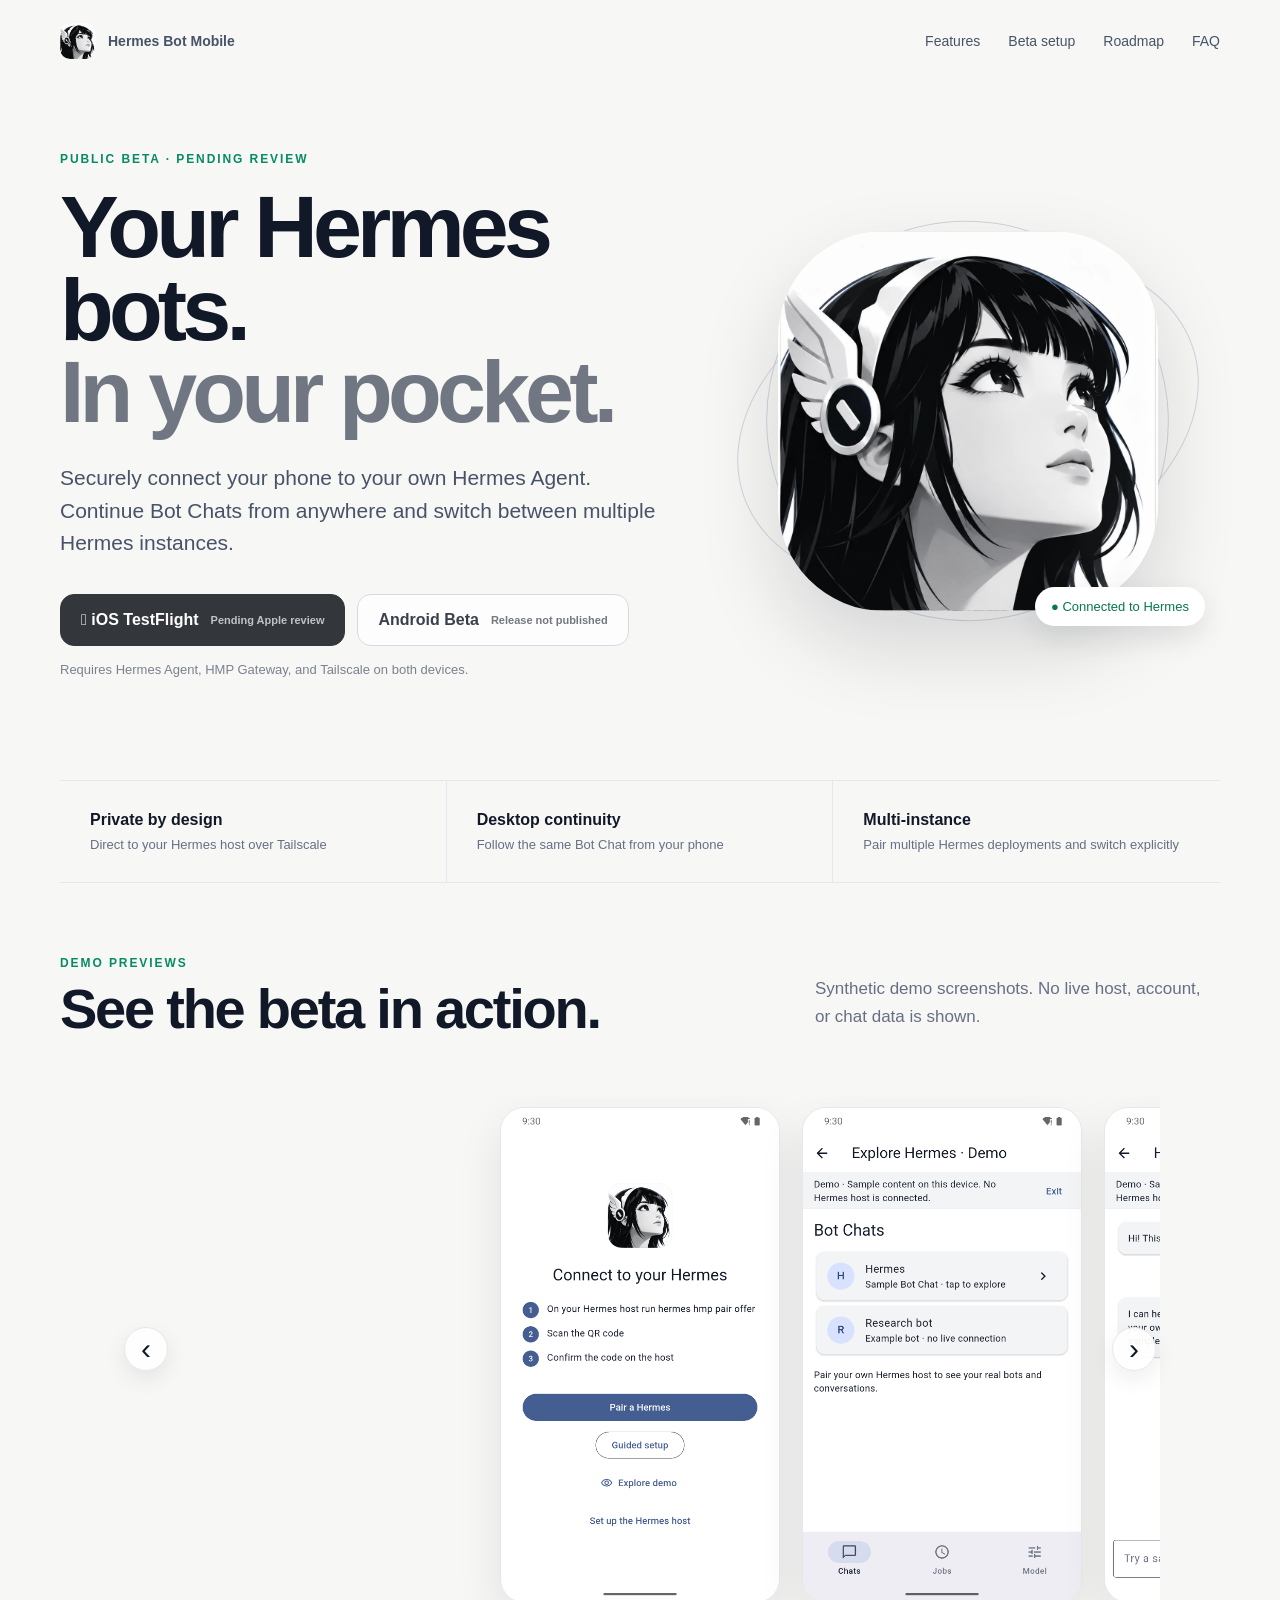
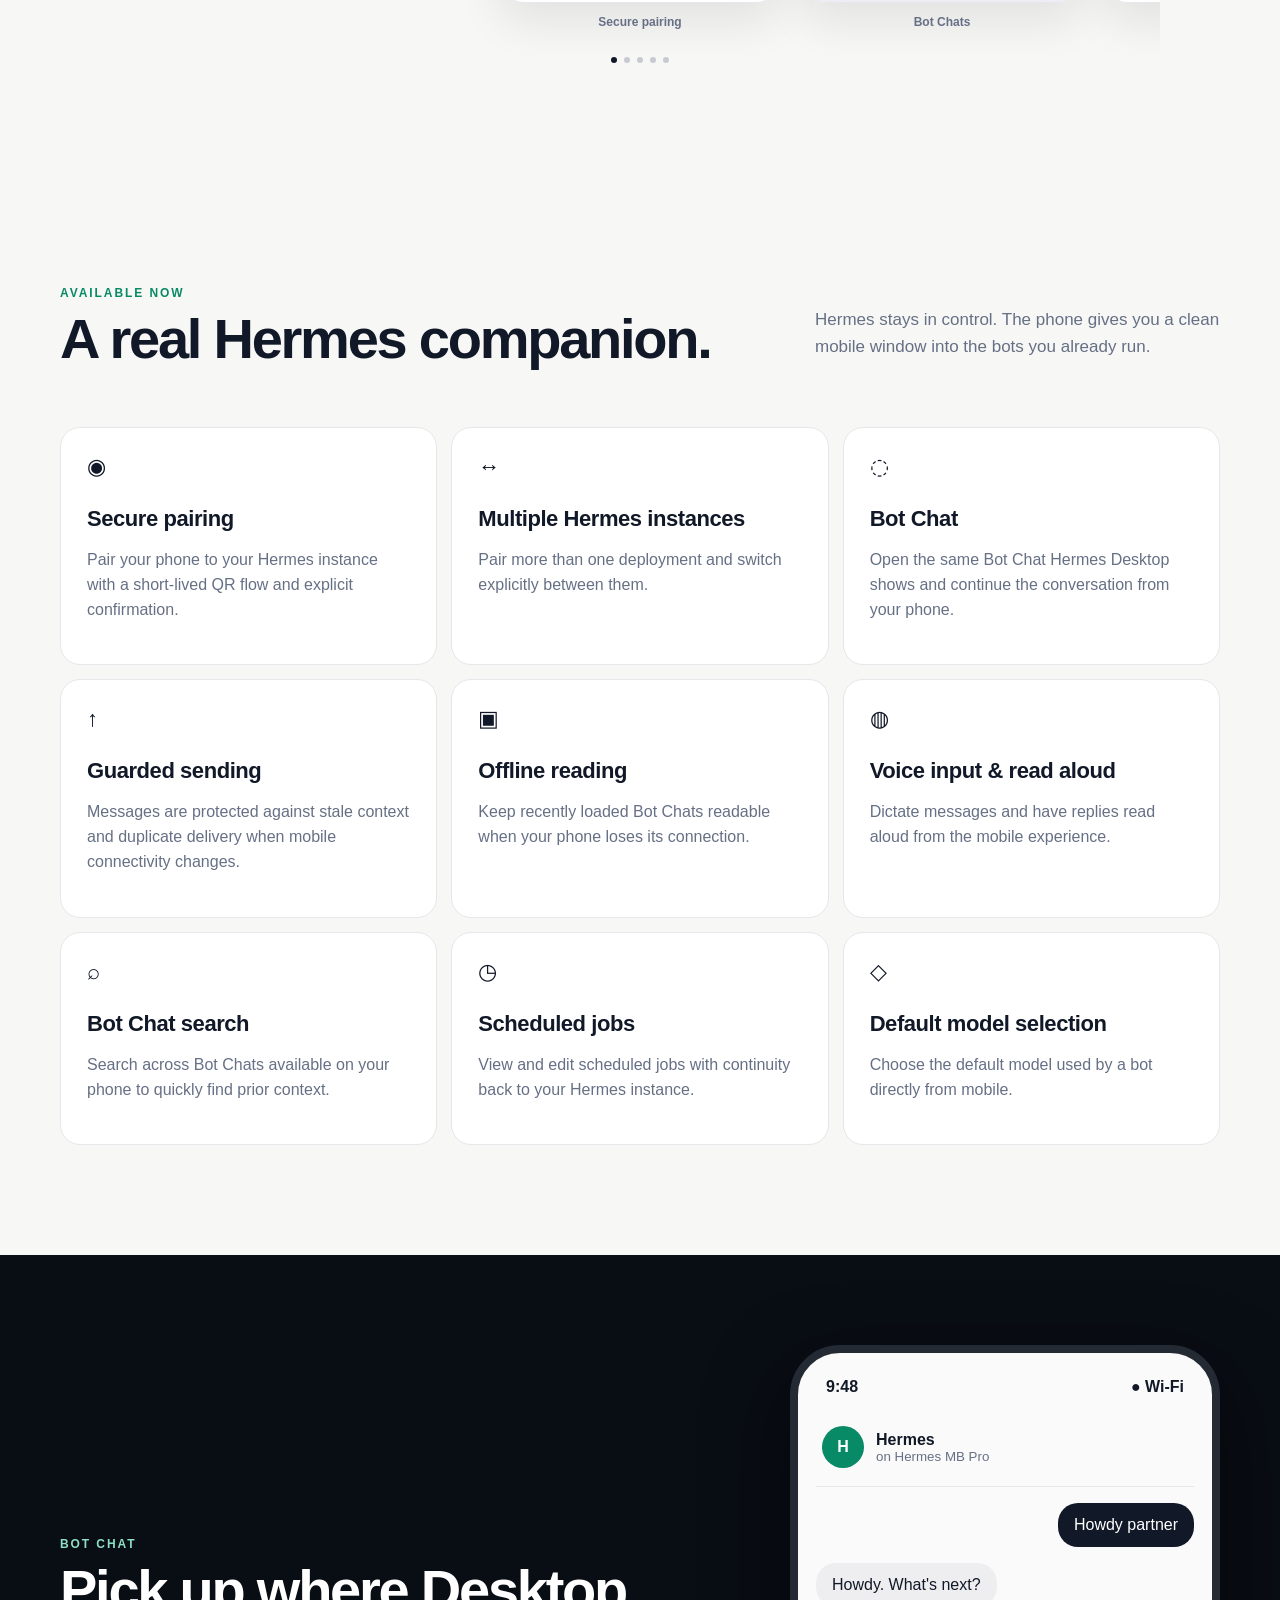
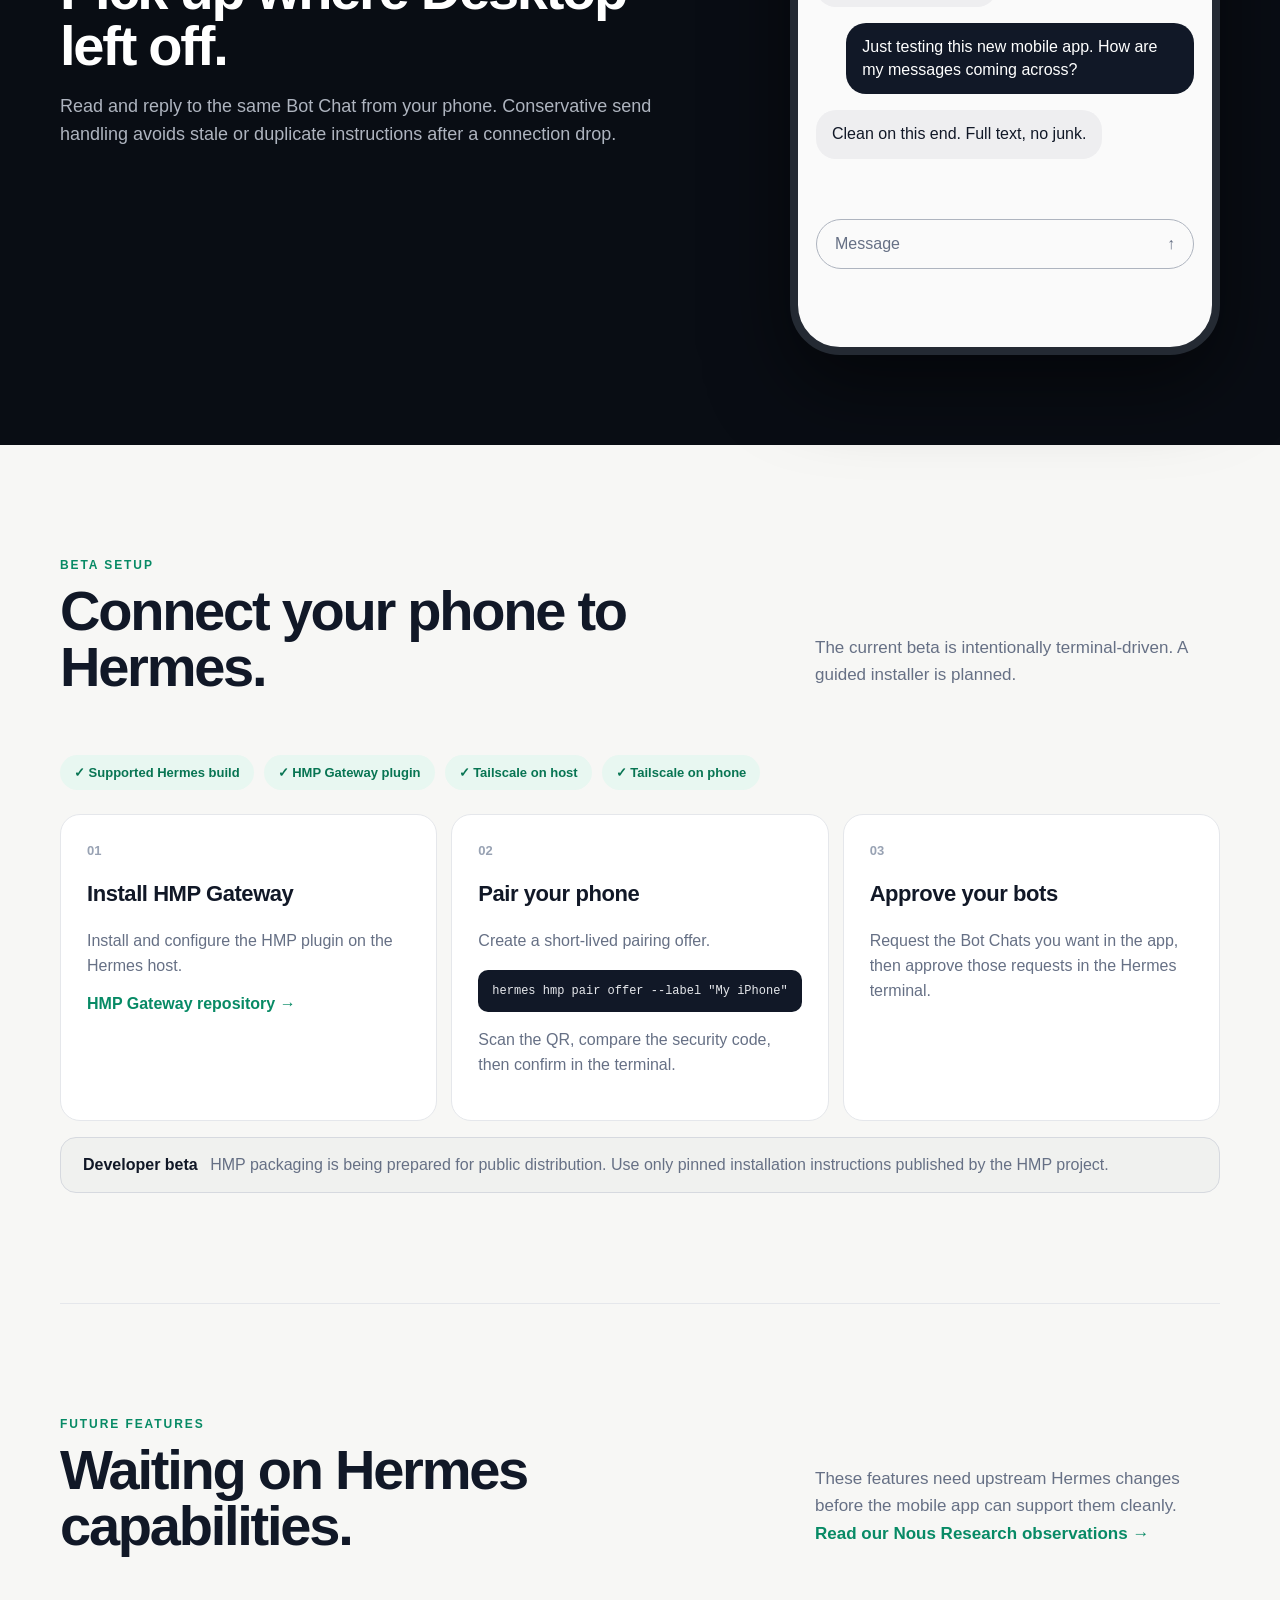
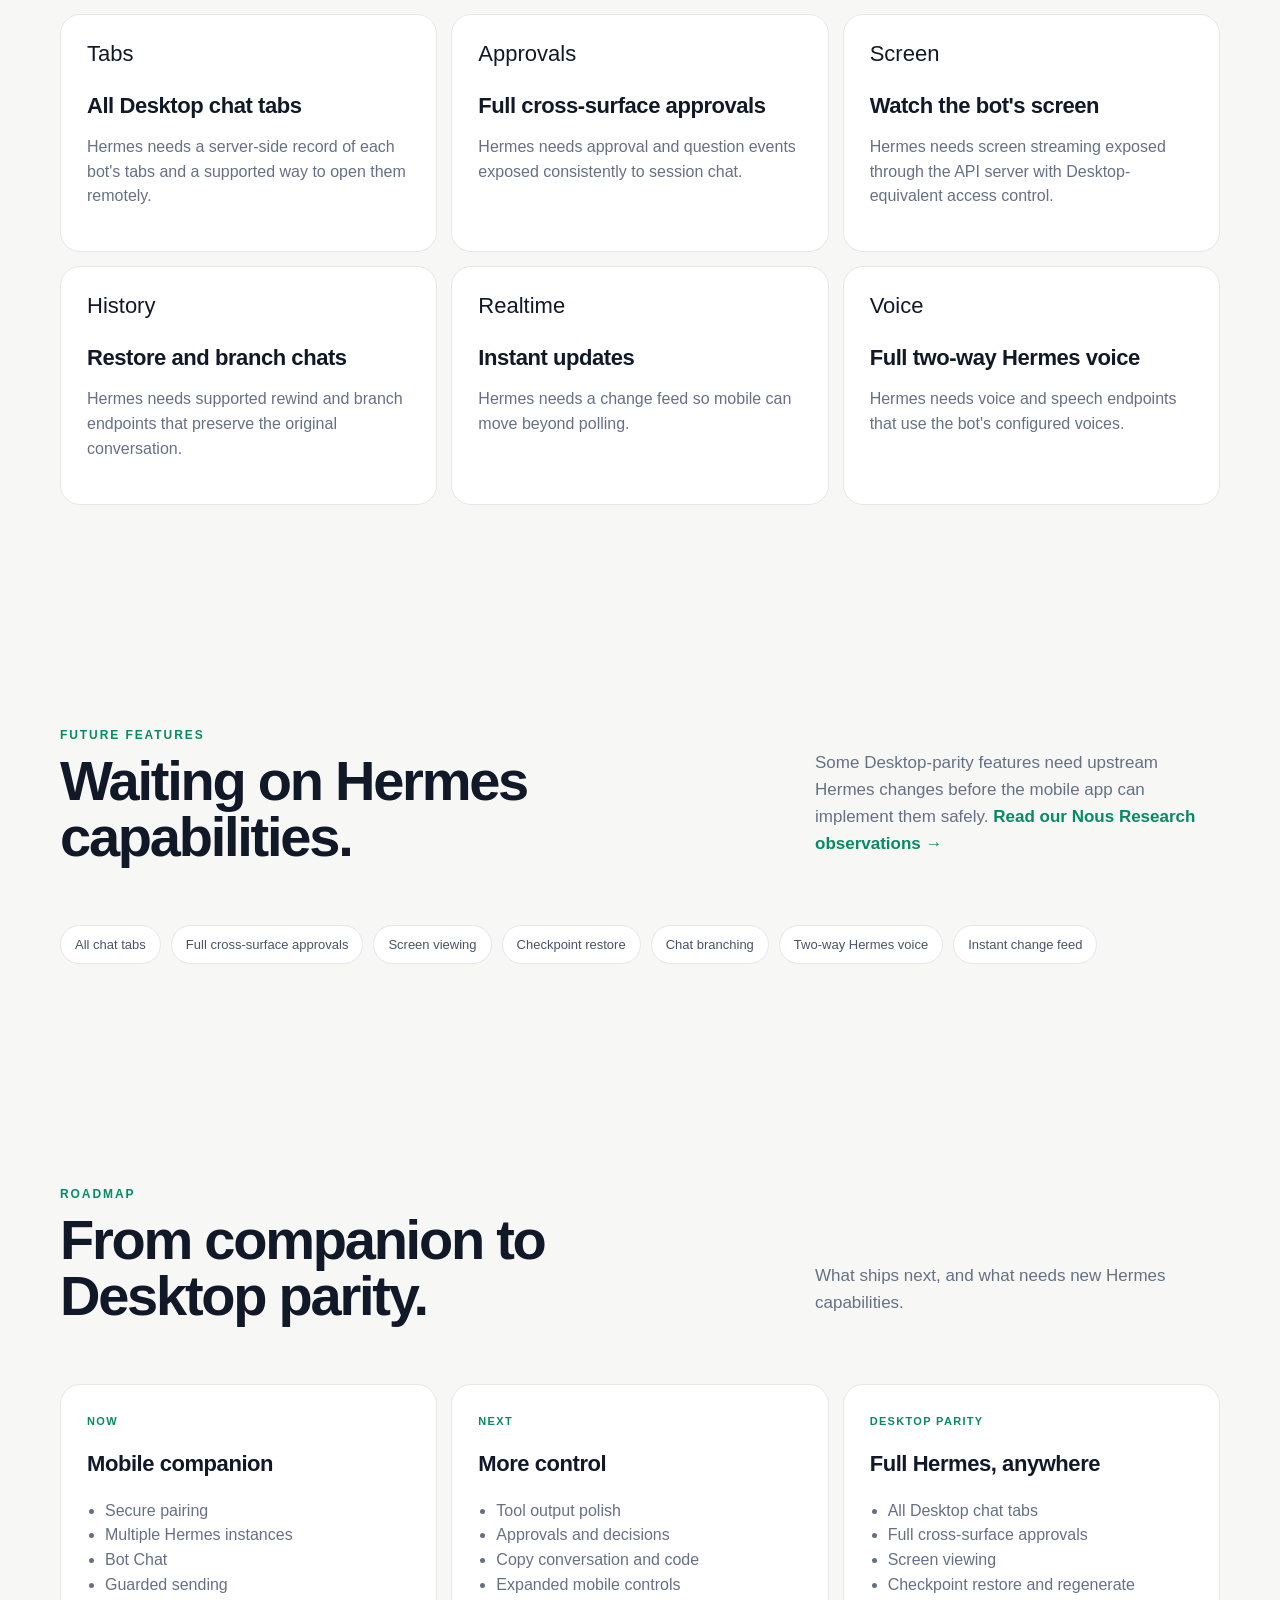
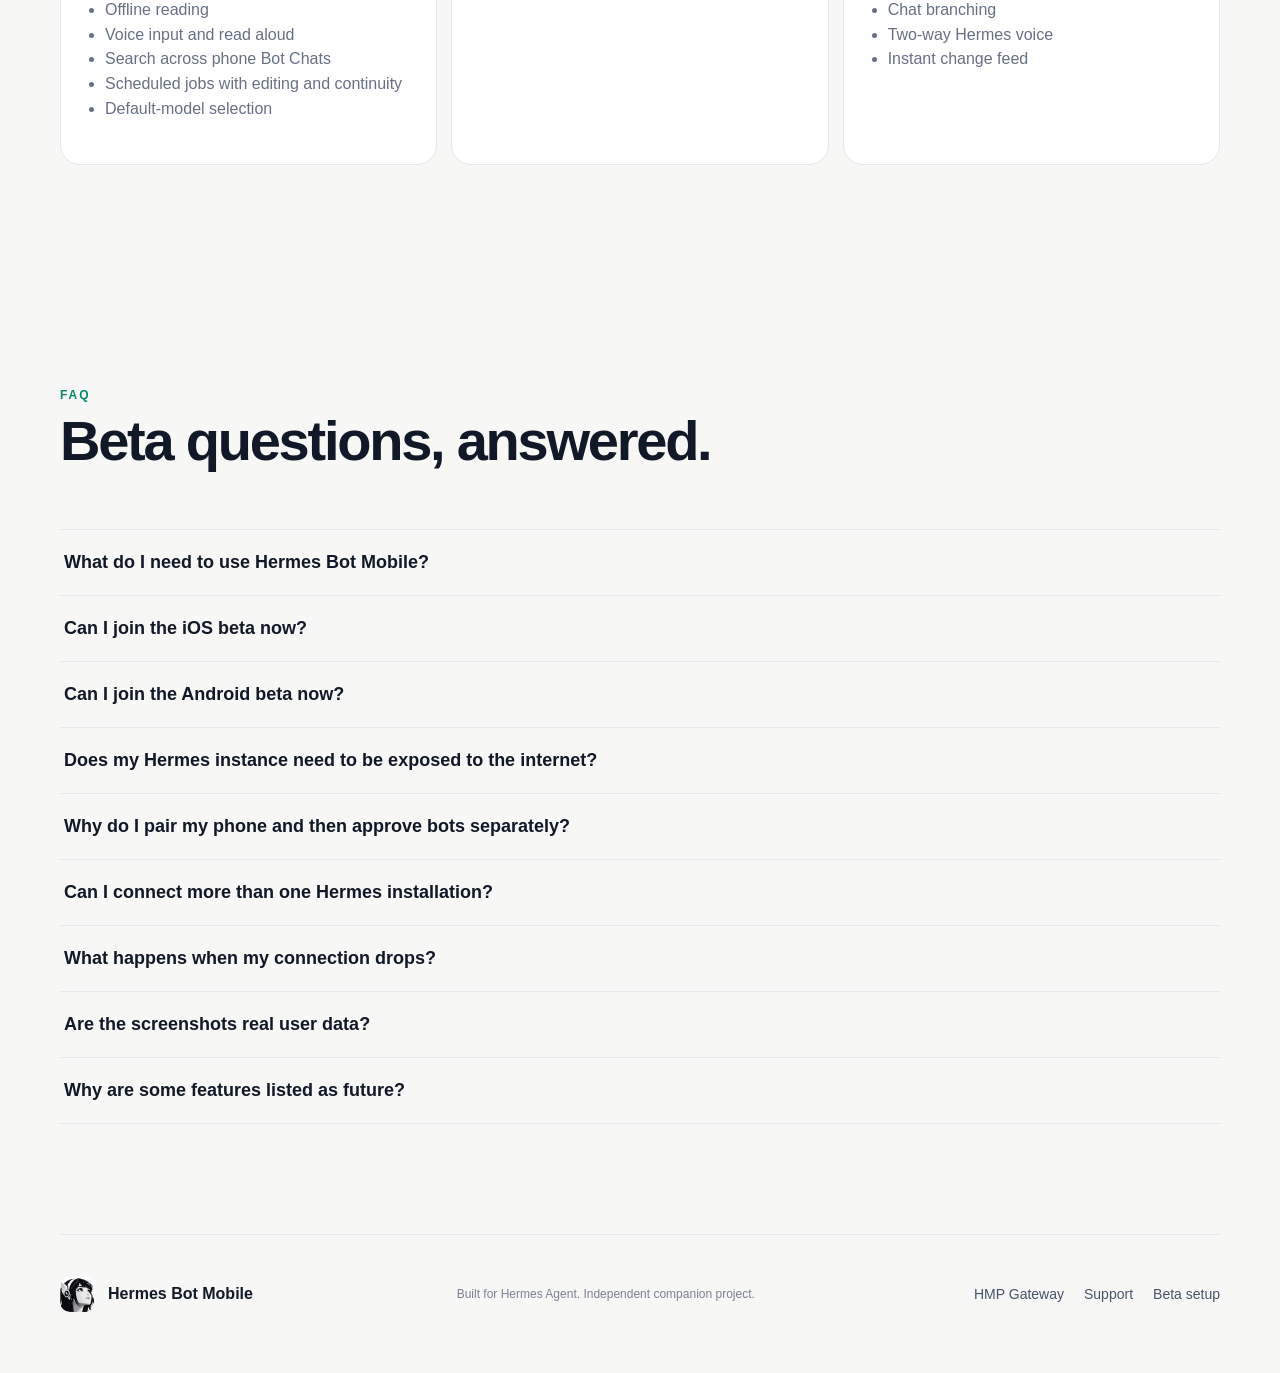
==== index.html @ cf5af52a "fix: remove duplicate demo preview section" ====
<!doctype html><html lang="en"><head><meta charset="utf-8"><meta name="viewport" content="width=device-width,initial-scale=1"><meta name="description" content="Hermes Bot Mobile puts your Hermes bots in your pocket."><title>Hermes Bot Mobile</title><link rel="icon" href="assets/icon.png"><link rel="stylesheet" href="styles.css"></head><body>
<header class="nav wrap"><a class="brand" href="#"><img src="assets/icon.png" alt=""><span>Hermes Bot Mobile</span></a><nav><a href="#features">Features</a><a href="#setup">Beta setup</a><a href="#roadmap">Roadmap</a><a href="#faq">FAQ</a></nav></header>
<main><section class="hero wrap"><div><div class="eyebrow">PUBLIC BETA · PENDING REVIEW</div><h1>Your Hermes bots.<br><em>In your pocket.</em></h1><p class="lede">Securely connect your phone to your own Hermes Agent. Continue Bot Chats from anywhere and switch between multiple Hermes instances.</p><div class="actions"><a class="button primary pending" href="https://testflight.apple.com/join/xpqhr1Ab"> iOS TestFlight <span>Pending Apple review</span></a><a class="button pending" href="https://play.google.com/apps/testing/com.hermesbotmobile.app.beta">Android Beta <span>Release not published</span></a></div><p class="fine">Requires Hermes Agent, HMP Gateway, and Tailscale on both devices.</p></div><div class="hero-art"><div class="orbit a"></div><div class="orbit b"></div><img src="assets/icon.png" alt="Hermes Bot Mobile icon"><div class="pill">● Connected to Hermes</div></div></section>
<section class="proof wrap"><div><strong>Private by design</strong><span>Direct to your Hermes host over Tailscale</span></div><div><strong>Desktop continuity</strong><span>Follow the same Bot Chat from your phone</span></div><div><strong>Multi-instance</strong><span>Pair multiple Hermes deployments and switch explicitly</span></div></section>
<section class="section wrap previews"><div class="section-head"><div><span class="kicker">DEMO PREVIEWS</span><h2>See the beta in action.</h2></div><p>Synthetic demo screenshots. No live host, account, or chat data is shown.</p></div><div class="demo-carousel" aria-label="Hermes Bot Mobile demo previews">
<button class="carousel-arrow prev" type="button" aria-label="Previous demo">‹</button>
<div class="carousel-track" id="demo-carousel">
<figure><img src="assets/screenshots/android-demo-00-pairing.png" alt="Synthetic demo preview of secure pairing"><figcaption>Secure pairing</figcaption></figure>
<figure><img src="assets/screenshots/android-demo-01-chats.png" alt="Synthetic demo preview of Hermes bot chats"><figcaption>Bot Chats</figcaption></figure>
<figure><img src="assets/screenshots/android-demo-02-chat.png" alt="Synthetic demo preview of a Hermes conversation"><figcaption>Conversation</figcaption></figure>
<figure><img src="assets/screenshots/android-demo-03-jobs.png" alt="Synthetic demo preview of scheduled jobs"><figcaption>Scheduled jobs</figcaption></figure>
<figure><img src="assets/screenshots/android-demo-04-model.png" alt="Synthetic demo preview of model selection"><figcaption>Default model</figcaption></figure>
</div>
<button class="carousel-arrow next" type="button" aria-label="Next demo">›</button>
</div><div class="carousel-dots" aria-hidden="true"><i></i><i></i><i></i><i></i><i></i></div></section><section id="features" class="section wrap"><div class="section-head"><div><span class="kicker">AVAILABLE NOW</span><h2>A real Hermes companion.</h2></div><p>Hermes stays in control. The phone gives you a clean mobile window into the bots you already run.</p></div><div id="feature-grid" class="grid"></div></section>
<section class="dark"><div class="wrap split"><div><span class="kicker mint">BOT CHAT</span><h2>Pick up where Desktop left off.</h2><p>Read and reply to the same Bot Chat from your phone. Conservative send handling avoids stale or duplicate instructions after a connection drop.</p></div><div class="phone"><div class="phonebar">9:48 <span>● Wi-Fi</span></div><div class="chathead"><b>H</b><div><strong>Hermes</strong><small>on Hermes MB Pro</small></div></div><div class="bubble me">Howdy partner</div><div class="bubble">Howdy. What's next?</div><div class="bubble me wide">Just testing this new mobile app. How are my messages coming across?</div><div class="bubble wide">Clean on this end. Full text, no junk.</div><div class="composer">Message <b>↑</b></div></div></div></section>
<section id="setup" class="section wrap"><div class="section-head"><div><span class="kicker">BETA SETUP</span><h2>Connect your phone to Hermes.</h2></div><p>The current beta is intentionally terminal-driven. A guided installer is planned.</p></div><div class="req"><span>✓ Supported Hermes build</span><span>✓ HMP Gateway plugin</span><span>✓ Tailscale on host</span><span>✓ Tailscale on phone</span></div><div class="grid steps"><article><b>01</b><h3>Install HMP Gateway</h3><p>Install and configure the HMP plugin on the Hermes host.</p><a href="https://github.com/MahdiHedhli/hermes-hmp">HMP Gateway repository →</a></article><article><b>02</b><h3>Pair your phone</h3><p>Create a short-lived pairing offer.</p><pre><code>hermes hmp pair offer --label "My iPhone"</code></pre><p>Scan the QR, compare the security code, then confirm in the terminal.</p></article><article><b>03</b><h3>Approve your bots</h3><p>Request the Bot Chats you want in the app, then approve those requests in the Hermes terminal.</p></article></div><div class="note"><strong>Developer beta</strong> HMP packaging is being prepared for public distribution. Use only pinned installation instructions published by the HMP project.</div></section>
<section id="future" class="section wrap future"><div class="section-head"><div><span class="kicker">FUTURE FEATURES</span><h2>Waiting on Hermes capabilities.</h2></div><p>These features need upstream Hermes changes before the mobile app can support them cleanly. <a href="https://gist.github.com/MahdiHedhli/c8d01a96bdfc794edaf7c3e1f4cb1502">Read our Nous Research observations →</a></p></div><div id="future-grid" class="grid"></div></section><section id="future" class="section wrap"><div class="section-head"><div><span class="kicker">FUTURE FEATURES</span><h2>Waiting on Hermes capabilities.</h2></div><p>Some Desktop-parity features need upstream Hermes changes before the mobile app can implement them safely. <a href="https://gist.github.com/MahdiHedhli/c8d01a96bdfc794edaf7c3e1f4cb1502">Read our Nous Research observations →</a></p></div><div class="future-list"><span>All chat tabs</span><span>Full cross-surface approvals</span><span>Screen viewing</span><span>Checkpoint restore</span><span>Chat branching</span><span>Two-way Hermes voice</span><span>Instant change feed</span></div></section><section id="roadmap" class="section wrap"><div class="section-head"><div><span class="kicker">ROADMAP</span><h2>From companion to Desktop parity.</h2></div><p>What ships next, and what needs new Hermes capabilities.</p></div><div class="grid roadmap"><article><span>NOW</span><h3>Mobile companion</h3><ul id="now"></ul></article><article><span>NEXT</span><h3>More control</h3><ul id="next"></ul></article><article><span>DESKTOP PARITY</span><h3>Full Hermes, anywhere</h3><ul id="parity"></ul></article></div></section>
<section id="faq" class="section wrap"><div class="section-head"><div><span class="kicker">FAQ</span><h2>Beta questions, answered.</h2></div></div><div id="faqs"></div></section></main>
<footer class="wrap footer"><div class="brand"><img src="assets/icon.png" alt=""><span>Hermes Bot Mobile</span></div><p>Built for Hermes Agent. Independent companion project.</p><div><a href="https://github.com/MahdiHedhli/hermes-hmp">HMP Gateway</a><a href="https://github.com/MahdiHedhli/hermes-hmp/issues">Support</a><a href="#setup">Beta setup</a></div></footer><script src="site-data.js"></script><script src="app.js"></script></body></html>
---- styles.css ----
:root{--ink:#111827;--muted:#667085;--line:#e5e7eb;--paper:#f7f7f5;--green:#078a65;--black:#090d14}*{box-sizing:border-box}html{scroll-behavior:smooth}body{margin:0;background:var(--paper);color:var(--ink);font-family:Inter,ui-sans-serif,-apple-system,BlinkMacSystemFont,"Segoe UI",sans-serif}.wrap{width:min(1160px,calc(100% - 40px));margin:auto}.nav{height:82px;display:flex;align-items:center;justify-content:space-between}.brand{display:flex;gap:12px;align-items:center;color:var(--ink);text-decoration:none;font-weight:750}.brand img{width:36px;height:36px;border-radius:10px}.nav nav{display:flex;gap:28px}.nav a,.footer a{color:#475467;text-decoration:none;font-size:14px}.hero{min-height:650px;display:grid;grid-template-columns:1.1fr .9fr;align-items:center;gap:40px;padding:70px 0 90px}.eyebrow,.kicker{font-size:12px;letter-spacing:.16em;font-weight:800;color:var(--green)}h1{font-size:clamp(52px,7vw,88px);line-height:.94;letter-spacing:-.055em;margin:20px 0 28px}h1 em{font-style:normal;color:#707782}h2{font-size:clamp(34px,4.5vw,56px);line-height:1;letter-spacing:-.04em;margin:10px 0}h3{font-size:22px;letter-spacing:-.02em}.lede{font-size:21px;line-height:1.55;color:#475467;max-width:670px}.actions{display:flex;gap:12px;margin:34px 0 16px;flex-wrap:wrap}.button{display:flex;gap:12px;align-items:center;padding:16px 20px;border:1px solid #cfd4dc;border-radius:14px;text-decoration:none;color:var(--ink);font-weight:700;background:#fff}.button.primary{background:var(--black);color:#fff;border-color:var(--black)}.button span{font-size:11px;opacity:.55}.disabled{pointer-events:none}.fine{font-size:13px;color:#7b8190}.hero-art{height:500px;position:relative;display:grid;place-items:center}.hero-art>img{width:min(78%,380px);aspect-ratio:1;border-radius:28%;position:relative;z-index:2;box-shadow:0 35px 80px #11182726}.orbit{position:absolute;border:1px solid #cfd4dc;border-radius:50%;inset:10%}.orbit.a{transform:rotate(22deg)}.orbit.b{inset:18% 3%;transform:rotate(-18deg)}.pill{position:absolute;z-index:3;bottom:9%;right:3%;background:#fff;padding:12px 16px;border-radius:99px;box-shadow:0 10px 30px #1118271c;font-size:13px;color:#087553}.proof{display:grid;grid-template-columns:repeat(3,1fr);border-block:1px solid var(--line)}.proof div{padding:30px;border-right:1px solid var(--line)}.proof div:last-child{border:0}.proof strong,.proof span{display:block}.proof span{color:var(--muted);font-size:13px;margin-top:8px}.section{padding:110px 0}.section-head{display:grid;grid-template-columns:1.25fr .75fr;gap:80px;align-items:end;margin-bottom:50px}.section-head>p{color:var(--muted);font-size:17px;line-height:1.6}.grid{display:grid;grid-template-columns:repeat(3,1fr);gap:14px}.feature,.steps article,.roadmap article{background:#fff;border:1px solid var(--line);border-radius:20px;padding:26px}.feature{min-height:190px}.feature .ico{font-size:22px}.feature h3{margin:26px 0 10px}.feature p,.steps p,.roadmap li{color:var(--muted);line-height:1.55}.dark{background:var(--black);color:#fff;padding:90px 0}.split{display:grid;grid-template-columns:1fr 430px;align-items:center;gap:100px}.dark p{color:#aeb4bf;font-size:18px;line-height:1.6}.mint{color:#8de0c5}.phone{background:#fafafa;color:var(--ink);border:8px solid #242a33;border-radius:50px;padding:25px 18px 18px;min-height:610px;box-shadow:0 30px 80px #0008}.phonebar{font-weight:700;margin:0 10px 30px;display:flex;justify-content:space-between}.chathead{display:flex;gap:12px;align-items:center;border-bottom:1px solid var(--line);padding:0 6px 18px}.chathead b{display:grid;place-items:center;width:42px;height:42px;border-radius:50%;background:var(--green);color:#fff}.chathead strong,.chathead small{display:block}.chathead small{color:#667085}.bubble{width:max-content;max-width:75%;padding:13px 16px;border-radius:20px;background:#eeeef0;margin:16px 0}.bubble.me{margin-left:auto;background:#111827;color:#fff}.bubble.wide{max-width:92%;line-height:1.4}.composer{margin-top:60px;border:1px solid #aeb4bf;border-radius:28px;padding:15px 18px;color:#667085}.composer b{float:right}.req{display:flex;gap:10px;flex-wrap:wrap;margin-bottom:24px}.req span{background:#e8f7f1;color:#087553;padding:10px 14px;border-radius:99px;font-size:13px;font-weight:700}.steps article>b{color:#98a2b3;font-size:13px}.steps a{color:var(--green);font-weight:700;text-decoration:none}.steps pre{background:#111827;color:#e7e9ed;padding:14px;border-radius:10px;overflow:auto;font-size:12px}.note{margin-top:16px;border:1px solid #d6d9df;border-radius:16px;padding:18px 22px;background:#f0f1ef;color:var(--muted)}.note strong{color:var(--ink);margin-right:8px}.roadmap article>span{font-size:11px;letter-spacing:.12em;color:var(--green);font-weight:800}.roadmap ul{padding-left:18px}#faqs{border-top:1px solid var(--line)}details{border-bottom:1px solid var(--line);padding:22px 4px}summary{font-weight:700;font-size:18px;cursor:pointer;list-style:none}details p{color:var(--muted);line-height:1.6;max-width:800px}.footer{border-top:1px solid var(--line);padding:40px 0 60px;display:grid;grid-template-columns:1fr 1fr 1fr;align-items:center;gap:30px}.footer p{font-size:12px;color:#7b8190}.footer>div:last-child{display:flex;justify-content:flex-end;gap:20px}@media(max-width:800px){.nav nav{display:none}.hero,.section-head,.split,.footer{grid-template-columns:1fr}.hero{padding-top:40px}.hero-art{height:380px}.proof,.grid{grid-template-columns:1fr}.proof div{border-right:0;border-bottom:1px solid var(--line)}.split{gap:50px}.phone{max-width:430px;margin:auto}.section{padding:75px 0}.section-head{gap:15px}.footer>div:last-child{justify-content:flex-start}h1{font-size:56px}}.pending{opacity:.82}.pending span{opacity:.7}.previews{overflow:hidden}.shots{display:flex;gap:18px;overflow-x:auto;padding:8px 4px 24px;scroll-snap-type:x mandatory}.shots figure{margin:0;min-width:220px;width:220px;scroll-snap-align:start}.shots img{width:100%;display:block;border-radius:26px;border:1px solid var(--line);box-shadow:0 16px 40px #11182718;background:#fff}.shots figcaption{text-align:center;color:var(--muted);font-size:13px;margin-top:10px}.future{border-top:1px solid var(--line)}.future .section-head a{color:var(--green);font-weight:700;text-decoration:none}@media(max-width:800px){.shots figure{min-width:190px;width:190px}}
.previews{padding-top:70px}.shot-grid{display:grid;grid-template-columns:repeat(5,1fr);gap:16px;align-items:start}.shot-grid figure{margin:0}.shot-grid img{width:100%;display:block;border-radius:22px;border:1px solid var(--line);box-shadow:0 18px 45px #11182718}.shot-grid figcaption{text-align:center;color:var(--muted);font-size:12px;font-weight:700;margin-top:10px}.future-list{display:flex;flex-wrap:wrap;gap:10px}.future-list span{padding:11px 14px;background:#fff;border:1px solid var(--line);border-radius:999px;color:#475467;font-size:13px}.section-head a{color:var(--green);font-weight:700;text-decoration:none}@media(max-width:800px){.shot-grid{grid-template-columns:repeat(2,1fr)}.shot-grid figure:last-child{grid-column:span 2;max-width:50%;justify-self:center}}

.demo-carousel{position:relative;max-width:1040px;margin:0 auto}.carousel-track{display:flex;gap:22px;overflow-x:auto;scroll-snap-type:x mandatory;scroll-behavior:smooth;overscroll-behavior-inline:contain;padding:10px max(24px,calc((100% - 280px)/2)) 28px;scrollbar-width:none}.carousel-track::-webkit-scrollbar{display:none}.carousel-track figure{flex:0 0 280px;margin:0;scroll-snap-align:center}.carousel-track img{width:100%;height:auto;display:block;border-radius:24px;border:1px solid var(--line);box-shadow:0 18px 45px #11182718}.carousel-track figcaption{text-align:center;color:var(--muted);font-size:12px;font-weight:700;margin-top:12px}.carousel-arrow{position:absolute;z-index:4;top:45%;transform:translateY(-50%);width:44px;height:44px;border-radius:50%;border:1px solid var(--line);background:#fffffff0;box-shadow:0 8px 22px #11182714;font-size:30px;line-height:1;color:var(--ink);cursor:pointer}.carousel-arrow.prev{left:4px}.carousel-arrow.next{right:4px}.carousel-dots{display:flex;justify-content:center;gap:7px}.carousel-dots i{width:6px;height:6px;border-radius:50%;background:#c7cbd1}.carousel-dots i.active{background:var(--ink)}@media(max-width:800px){.carousel-track{gap:14px;padding-inline:max(20px,calc((100% - 240px)/2));padding-bottom:22px}.carousel-track figure{flex-basis:240px}.carousel-arrow{display:none}.carousel-dots{margin-top:2px}}
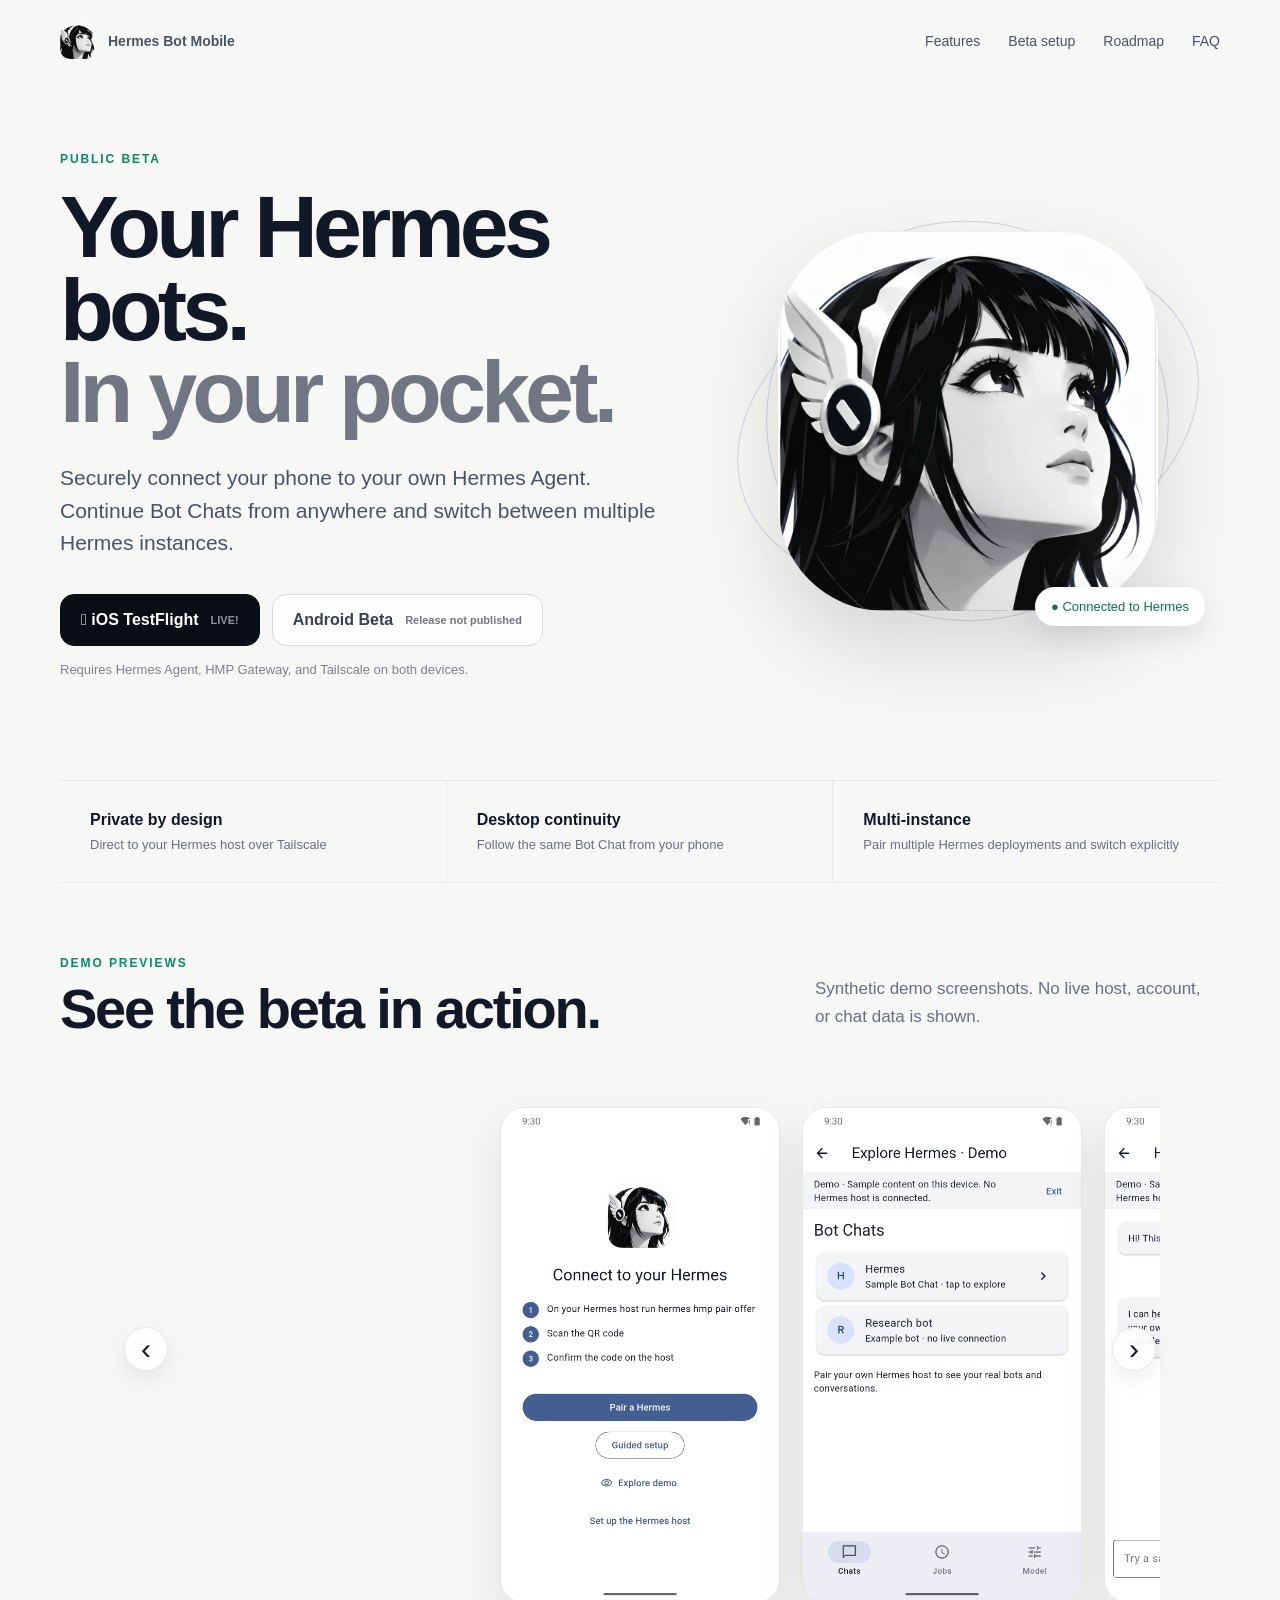
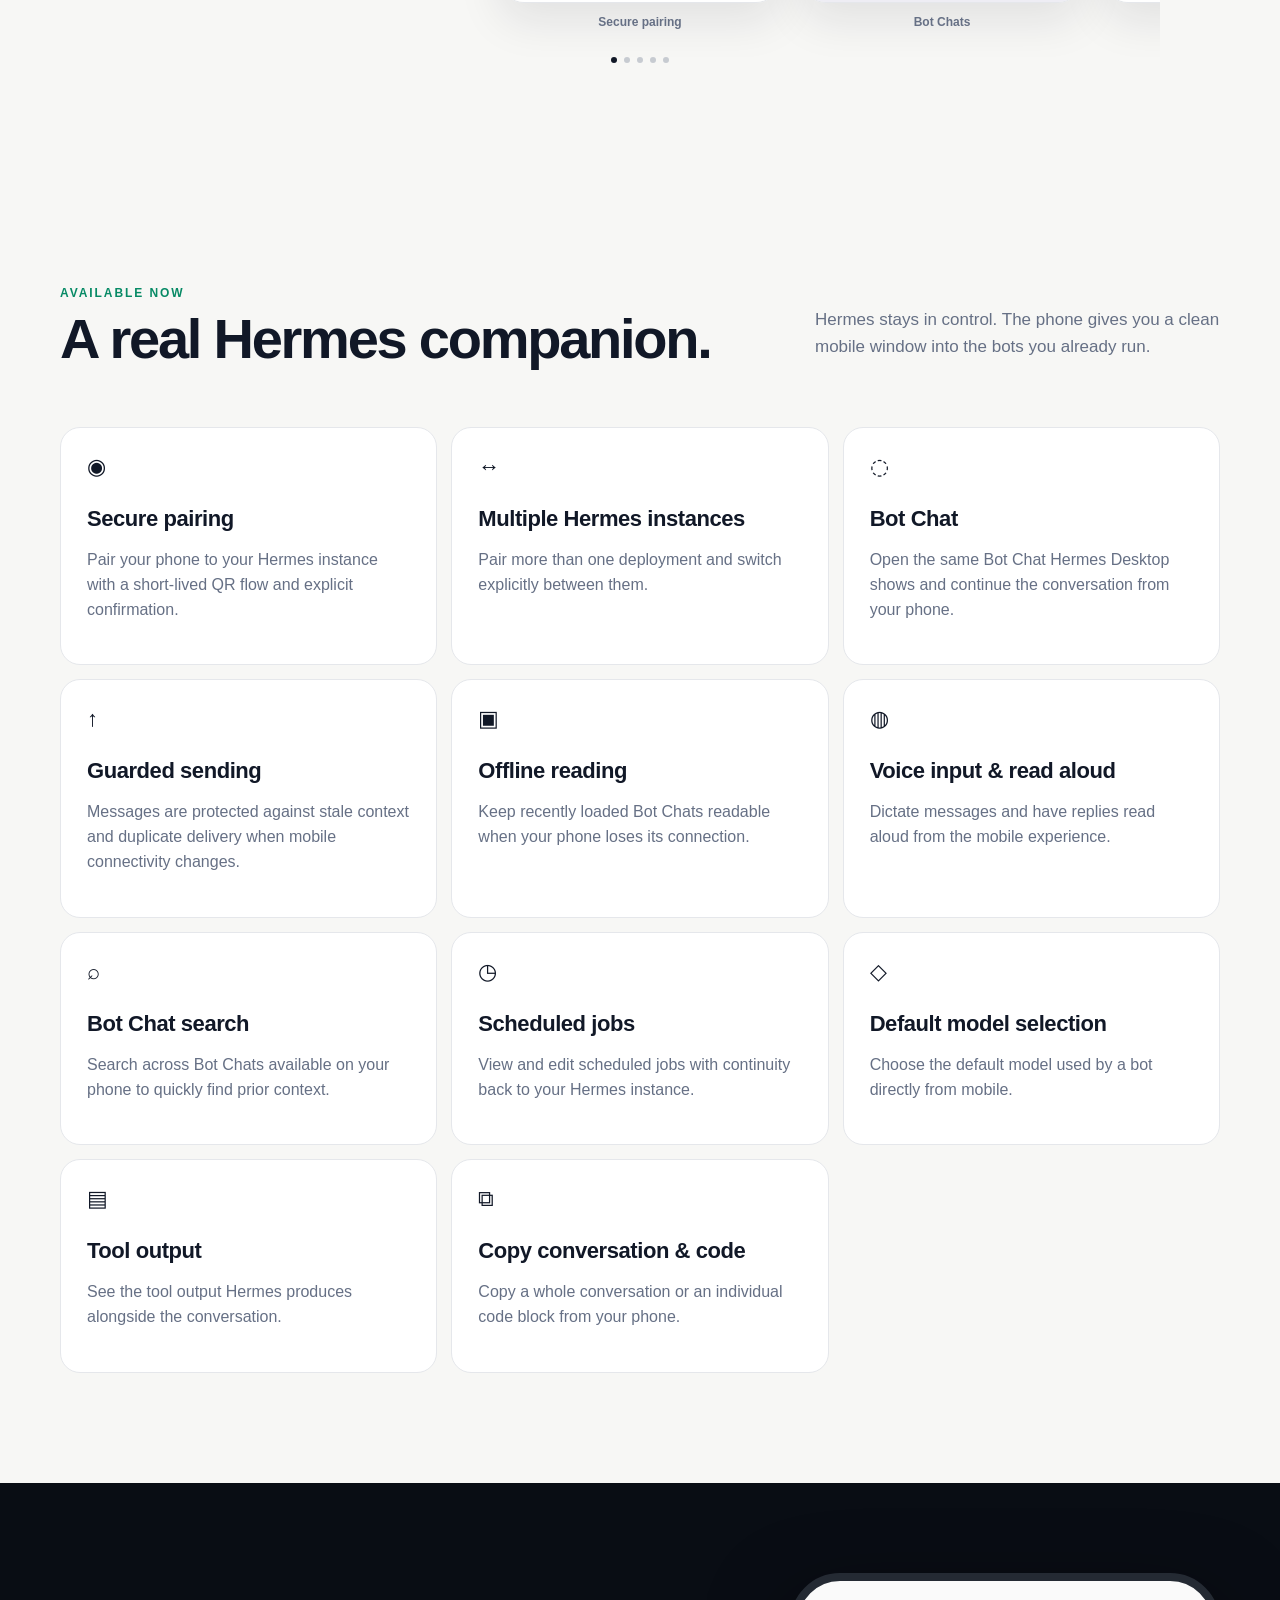
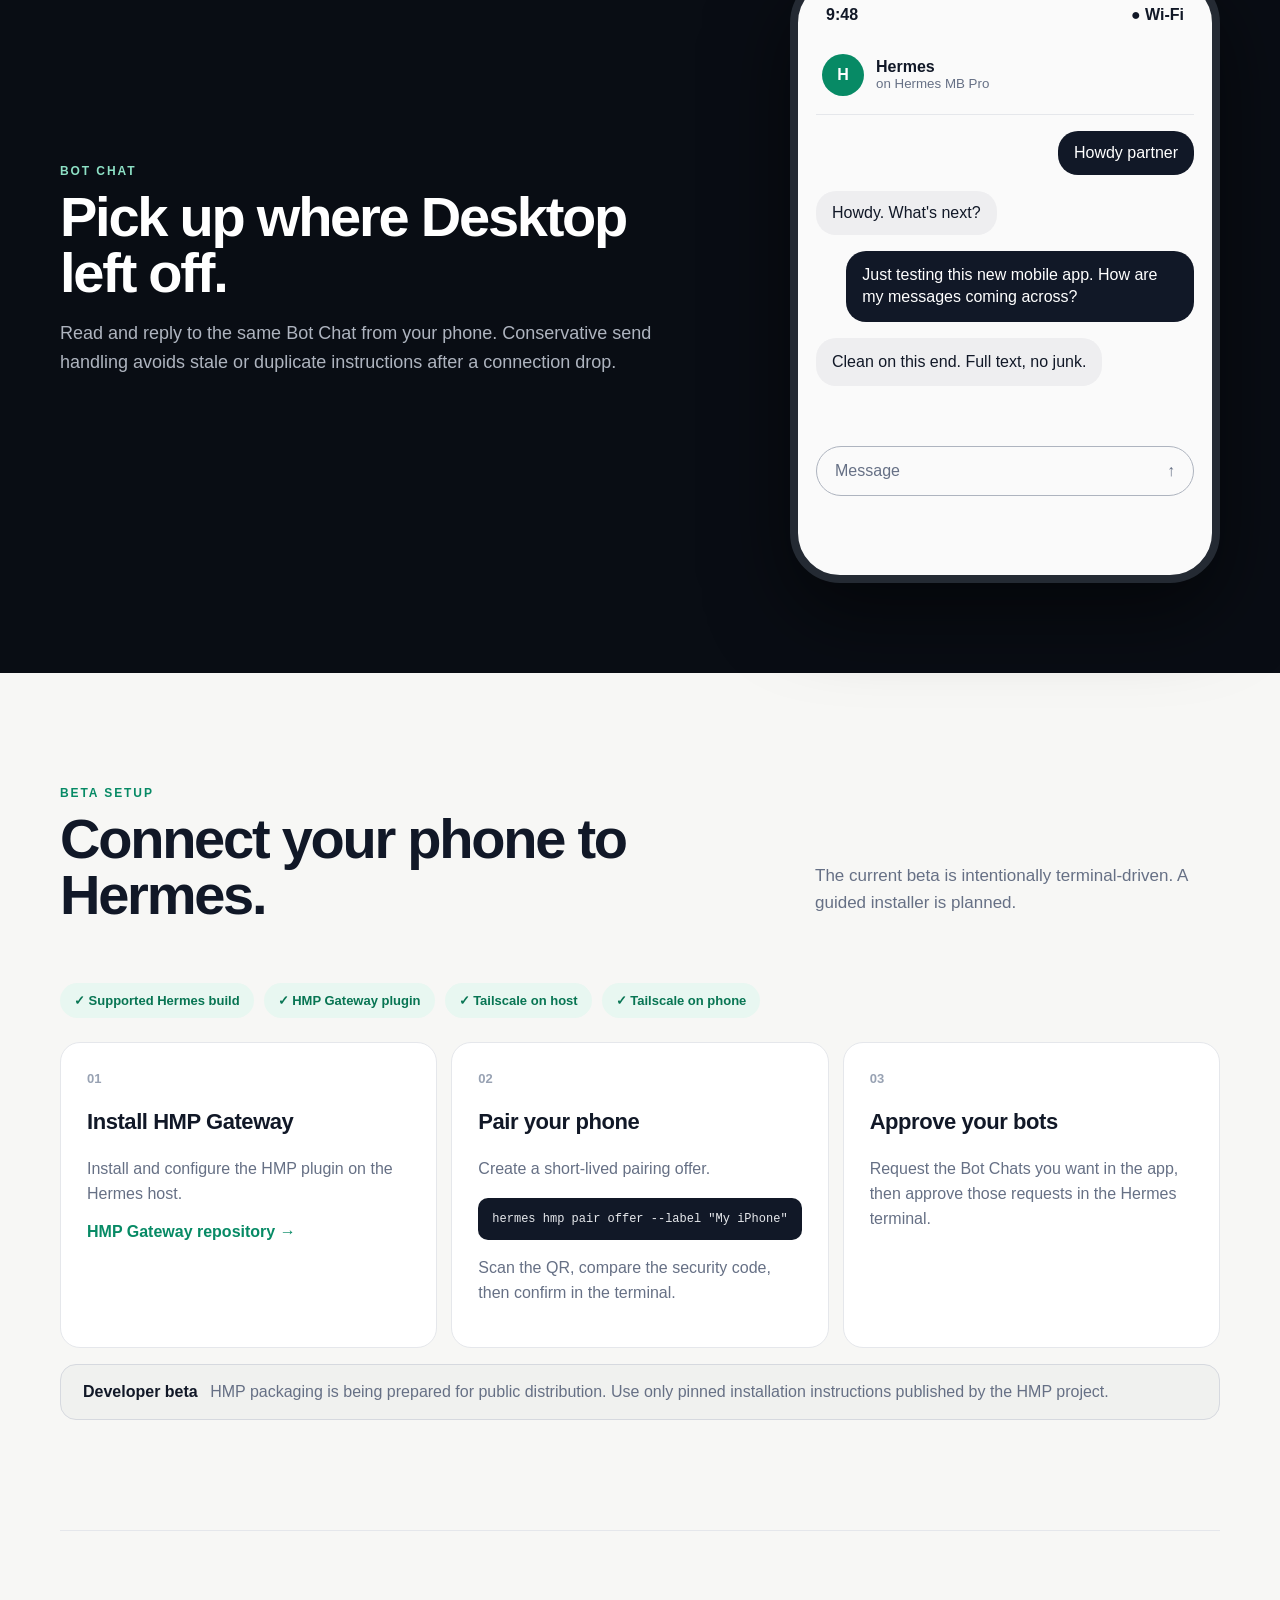
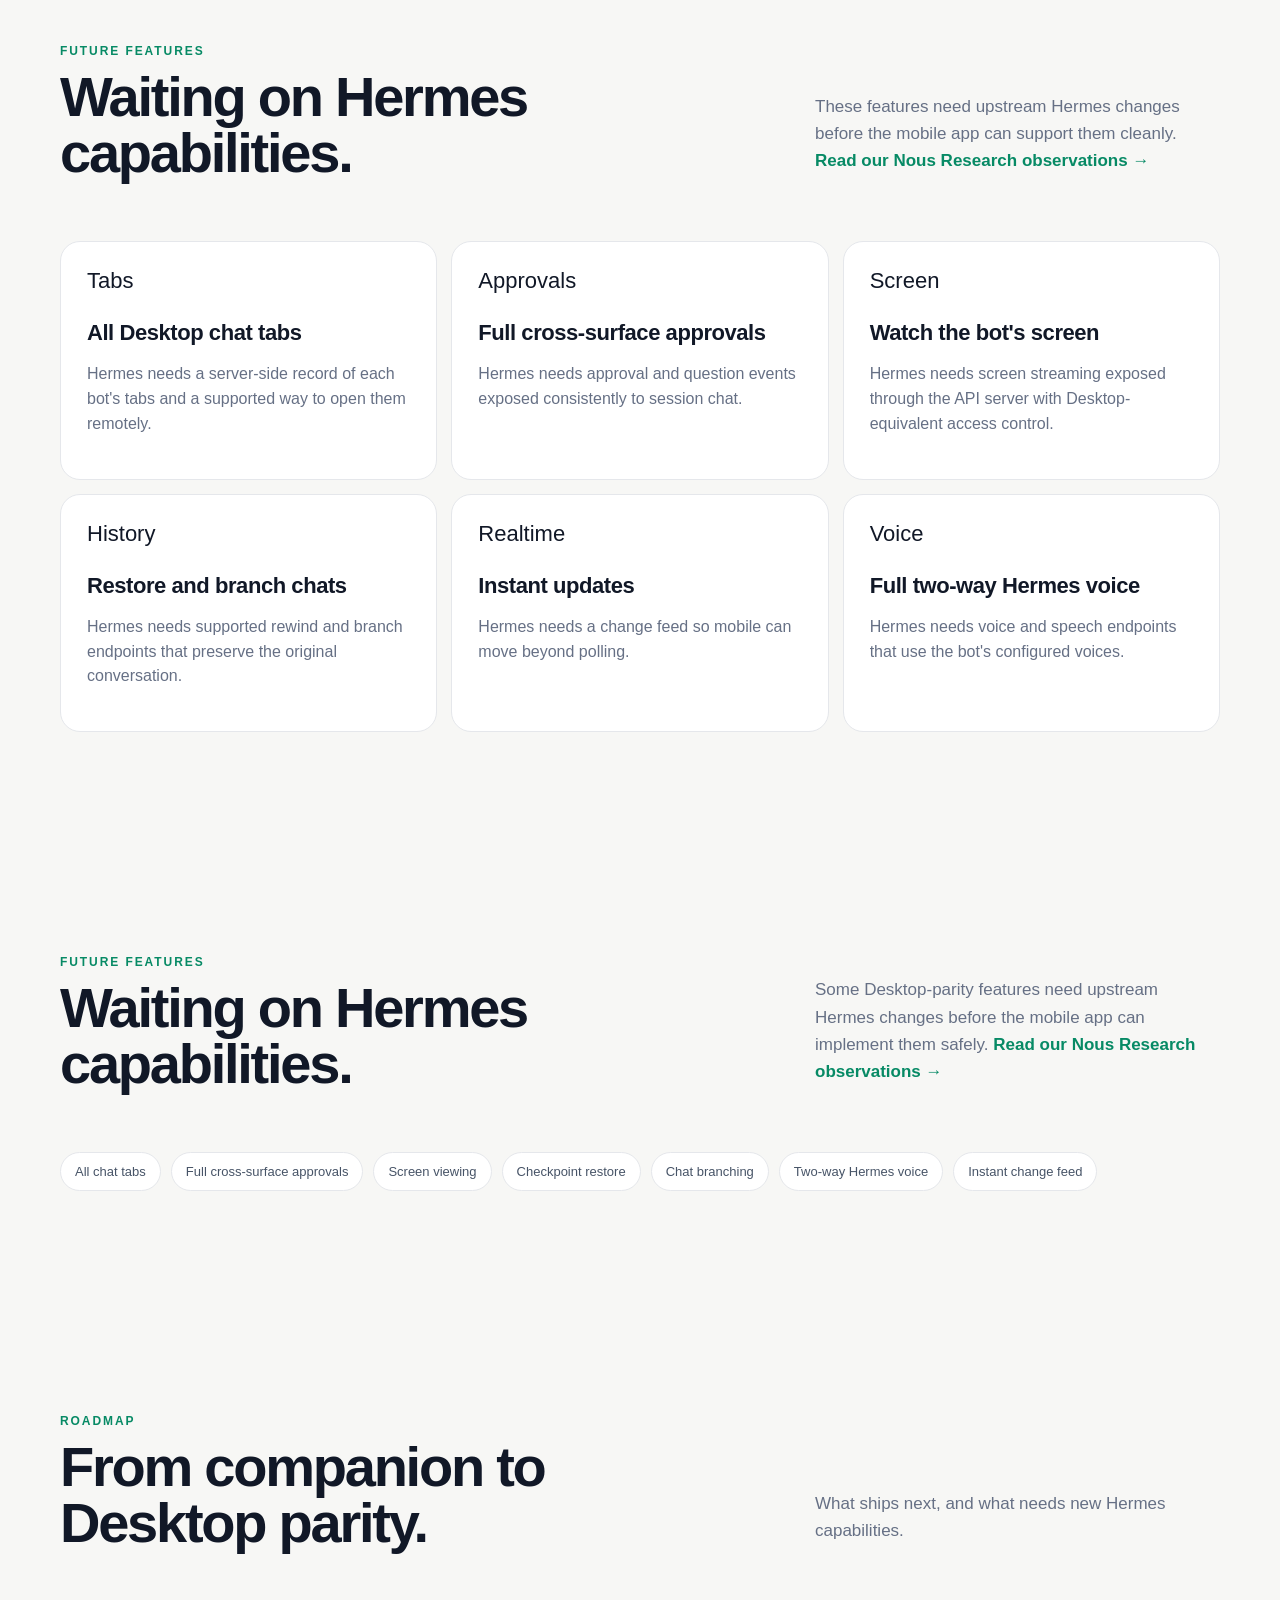
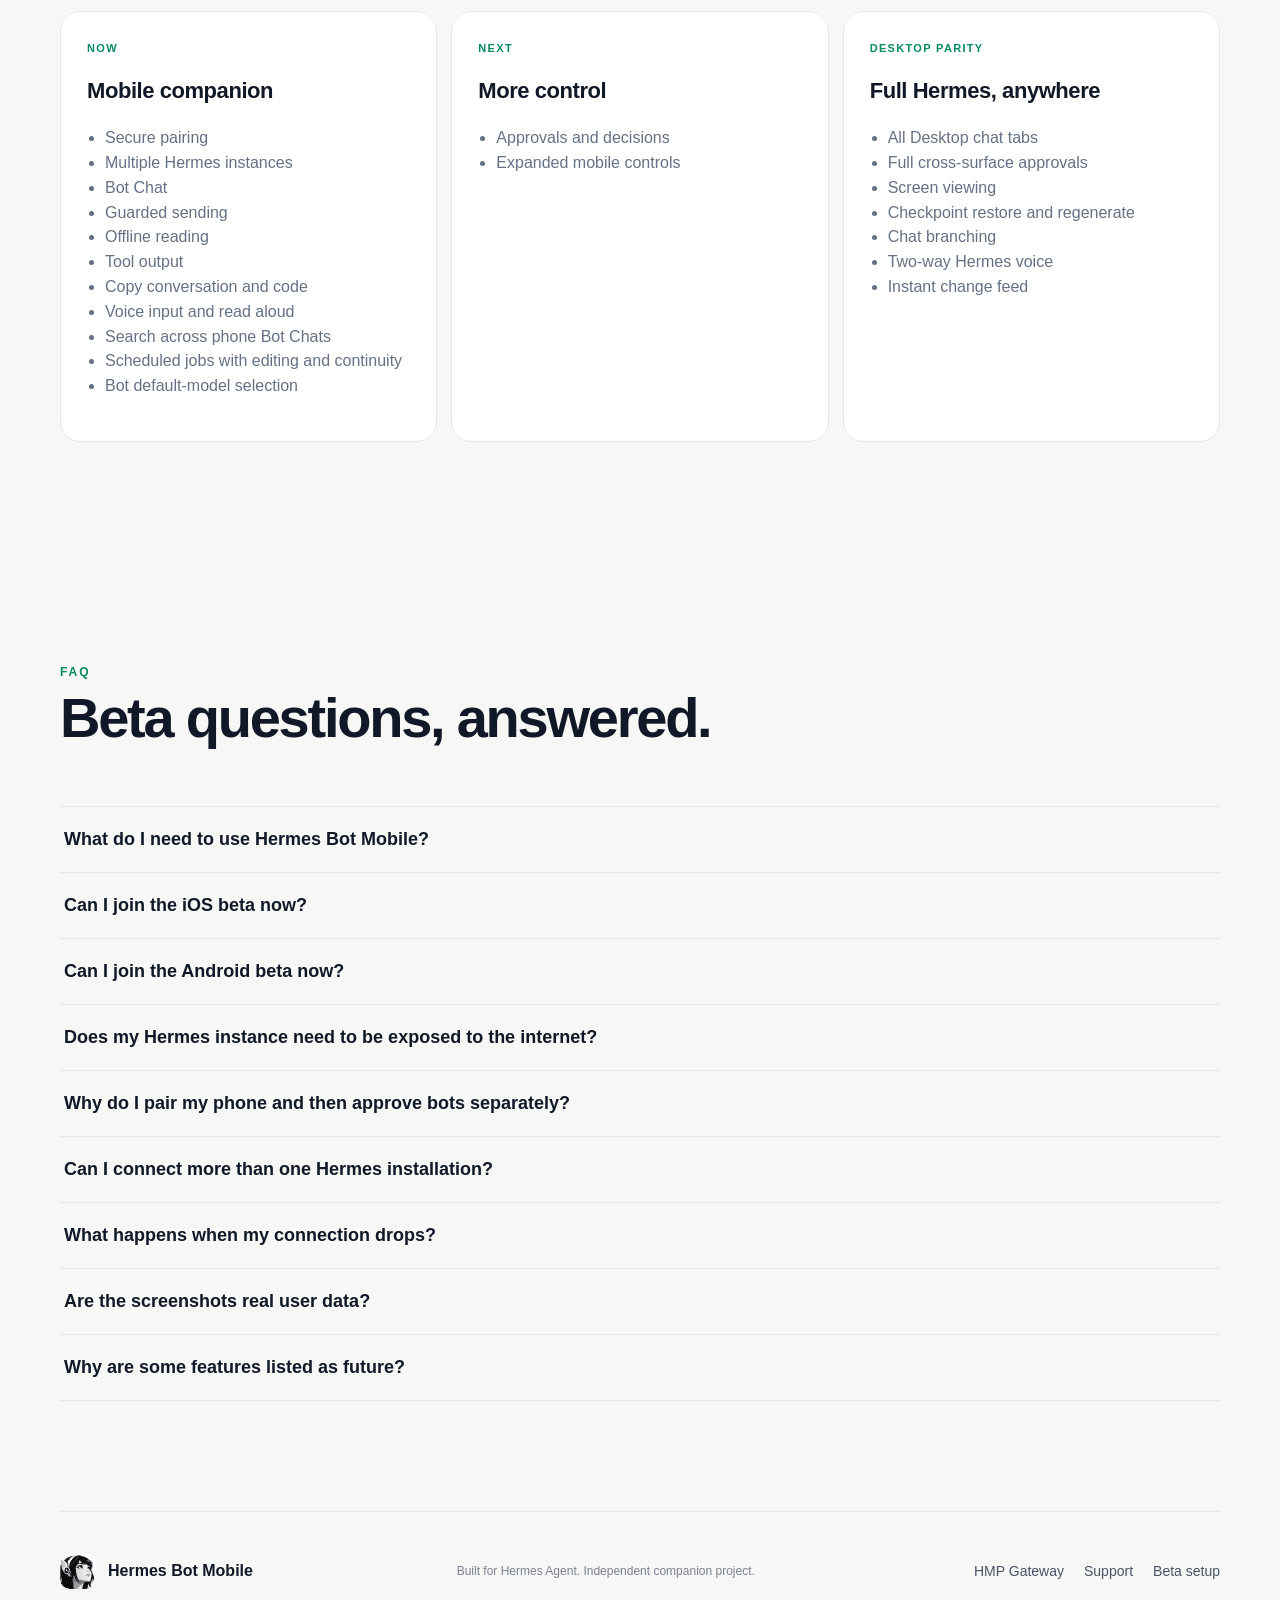
==== commit 2f4797ae: "Mark TestFlight live and update completed roadmap features" ====
--- a/index.html
+++ b/index.html
@@ -1,6 +1,17 @@
-<!doctype html><html lang="en"><head><meta charset="utf-8"><meta name="viewport" content="width=device-width,initial-scale=1"><meta name="description" content="Hermes Bot Mobile puts your Hermes bots in your pocket."><title>Hermes Bot Mobile</title><link rel="icon" href="assets/icon.png"><link rel="stylesheet" href="styles.css"></head><body>
+<!doctype html><html lang="en"><head><meta charset="utf-8"><meta name="viewport" content="width=device-width,initial-scale=1"><meta name="description" content="Hermes Bot Mobile puts your Hermes bots in your pocket.">
+<meta property="og:type" content="website">
+<meta property="og:site_name" content="Hermes Bot Mobile">
+<meta property="og:title" content="Hermes Bot Mobile">
+<meta property="og:description" content="Your Hermes bots. In your pocket. Secure pairing, Bot Chat, multiple Hermes instances, voice, search, jobs and more.">
+<meta property="og:url" content="https://hermes-bot.app/">
+<meta property="og:image" content="https://hermes-bot.app/assets/og-image.jpg">
+<meta property="og:image:alt" content="Hermes Bot Mobile">
+<meta name="twitter:card" content="summary_large_image">
+<meta name="twitter:title" content="Hermes Bot Mobile">
+<meta name="twitter:description" content="Your Hermes bots. In your pocket.">
+<meta name="twitter:image" content="https://hermes-bot.app/assets/og-image.jpg"><title>Hermes Bot Mobile</title><link rel="icon" href="assets/icon.png"><link rel="stylesheet" href="styles.css"></head><body>
 <header class="nav wrap"><a class="brand" href="#"><img src="assets/icon.png" alt=""><span>Hermes Bot Mobile</span></a><nav><a href="#features">Features</a><a href="#setup">Beta setup</a><a href="#roadmap">Roadmap</a><a href="#faq">FAQ</a></nav></header>
-<main><section class="hero wrap"><div><div class="eyebrow">PUBLIC BETA · PENDING REVIEW</div><h1>Your Hermes bots.<br><em>In your pocket.</em></h1><p class="lede">Securely connect your phone to your own Hermes Agent. Continue Bot Chats from anywhere and switch between multiple Hermes instances.</p><div class="actions"><a class="button primary pending" href="https://testflight.apple.com/join/xpqhr1Ab"> iOS TestFlight <span>Pending Apple review</span></a><a class="button pending" href="https://play.google.com/apps/testing/com.hermesbotmobile.app.beta">Android Beta <span>Release not published</span></a></div><p class="fine">Requires Hermes Agent, HMP Gateway, and Tailscale on both devices.</p></div><div class="hero-art"><div class="orbit a"></div><div class="orbit b"></div><img src="assets/icon.png" alt="Hermes Bot Mobile icon"><div class="pill">● Connected to Hermes</div></div></section>
+<main><section class="hero wrap"><div><div class="eyebrow">PUBLIC BETA</div><h1>Your Hermes bots.<br><em>In your pocket.</em></h1><p class="lede">Securely connect your phone to your own Hermes Agent. Continue Bot Chats from anywhere and switch between multiple Hermes instances.</p><div class="actions"><a class="button primary" href="https://testflight.apple.com/join/xpqhr1Ab"> iOS TestFlight <span>LIVE!</span></a><a class="button pending" href="https://play.google.com/apps/testing/com.hermesbotmobile.app.beta">Android Beta <span>Release not published</span></a></div><p class="fine">Requires Hermes Agent, HMP Gateway, and Tailscale on both devices.</p></div><div class="hero-art"><div class="orbit a"></div><div class="orbit b"></div><img src="assets/icon.png" alt="Hermes Bot Mobile icon"><div class="pill">● Connected to Hermes</div></div></section>
 <section class="proof wrap"><div><strong>Private by design</strong><span>Direct to your Hermes host over Tailscale</span></div><div><strong>Desktop continuity</strong><span>Follow the same Bot Chat from your phone</span></div><div><strong>Multi-instance</strong><span>Pair multiple Hermes deployments and switch explicitly</span></div></section>
 <section class="section wrap previews"><div class="section-head"><div><span class="kicker">DEMO PREVIEWS</span><h2>See the beta in action.</h2></div><p>Synthetic demo screenshots. No live host, account, or chat data is shown.</p></div><div class="demo-carousel" aria-label="Hermes Bot Mobile demo previews">
 <button class="carousel-arrow prev" type="button" aria-label="Previous demo">‹</button>
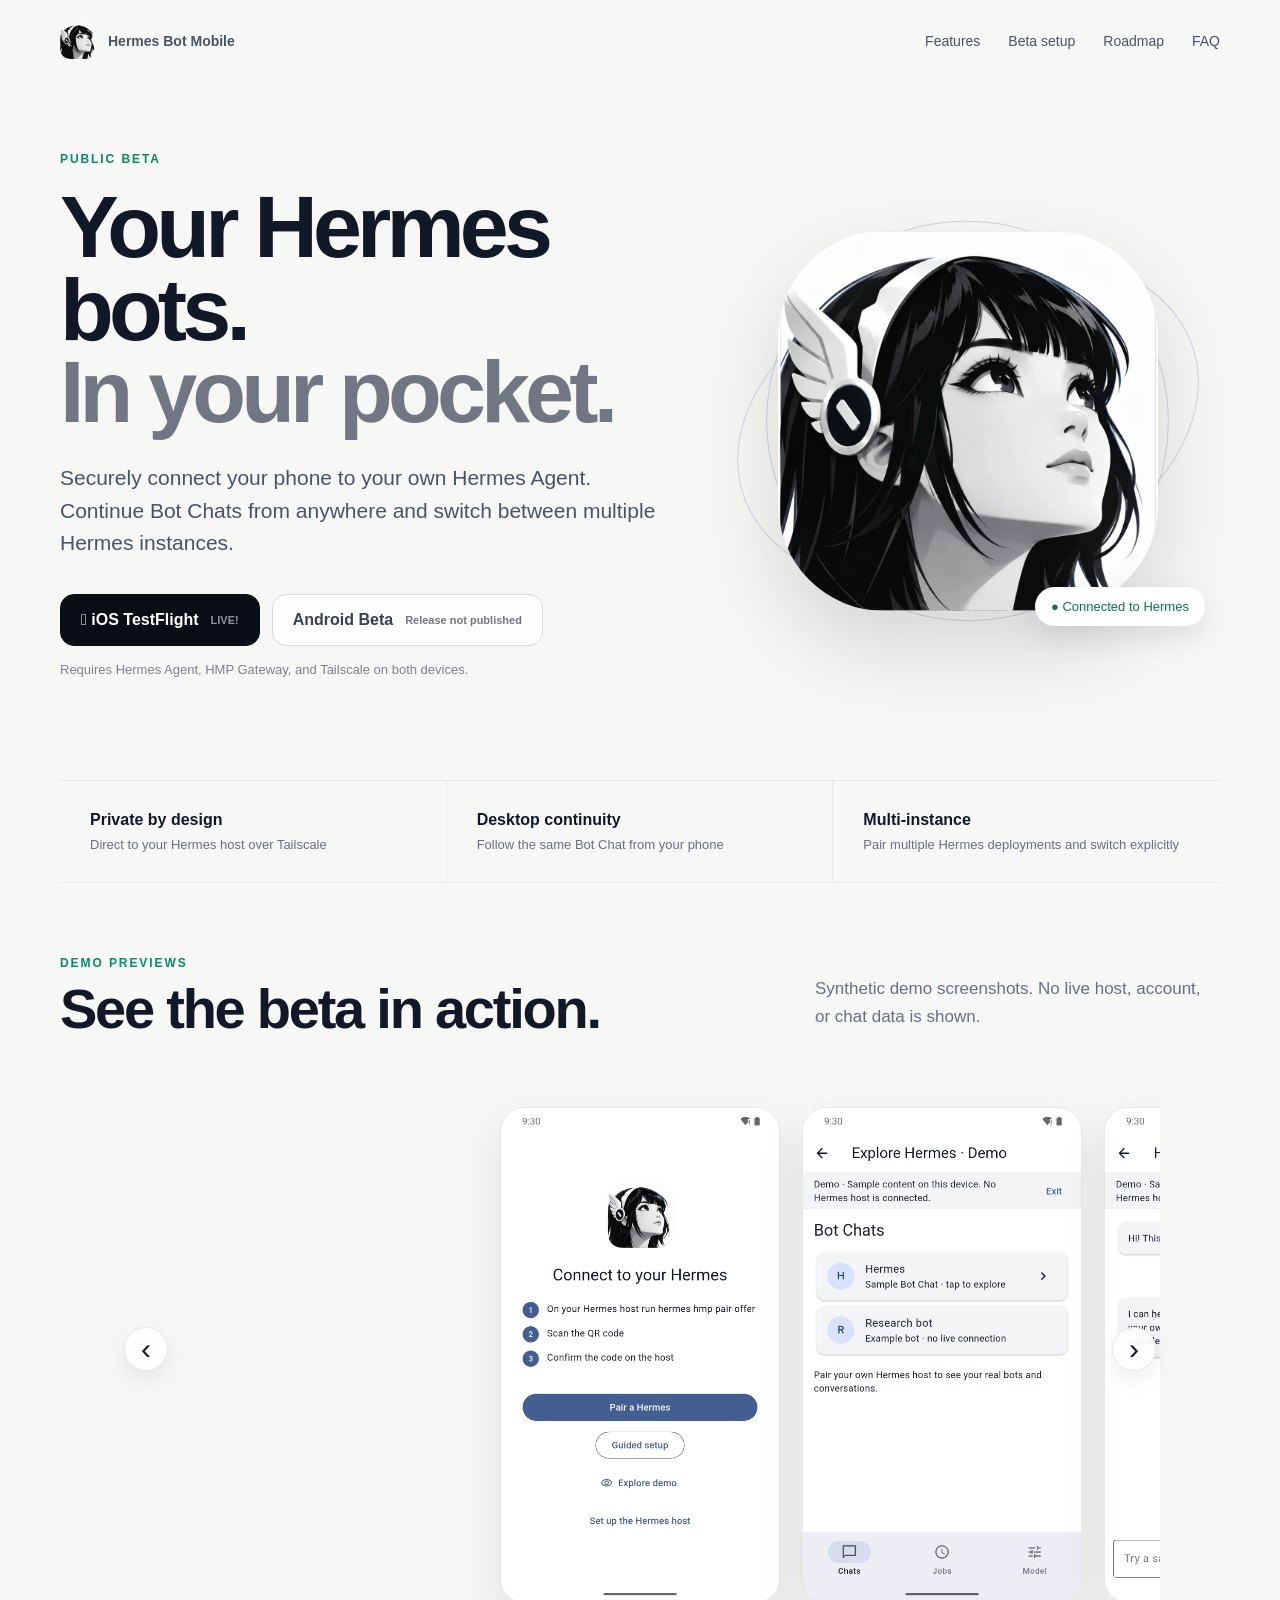
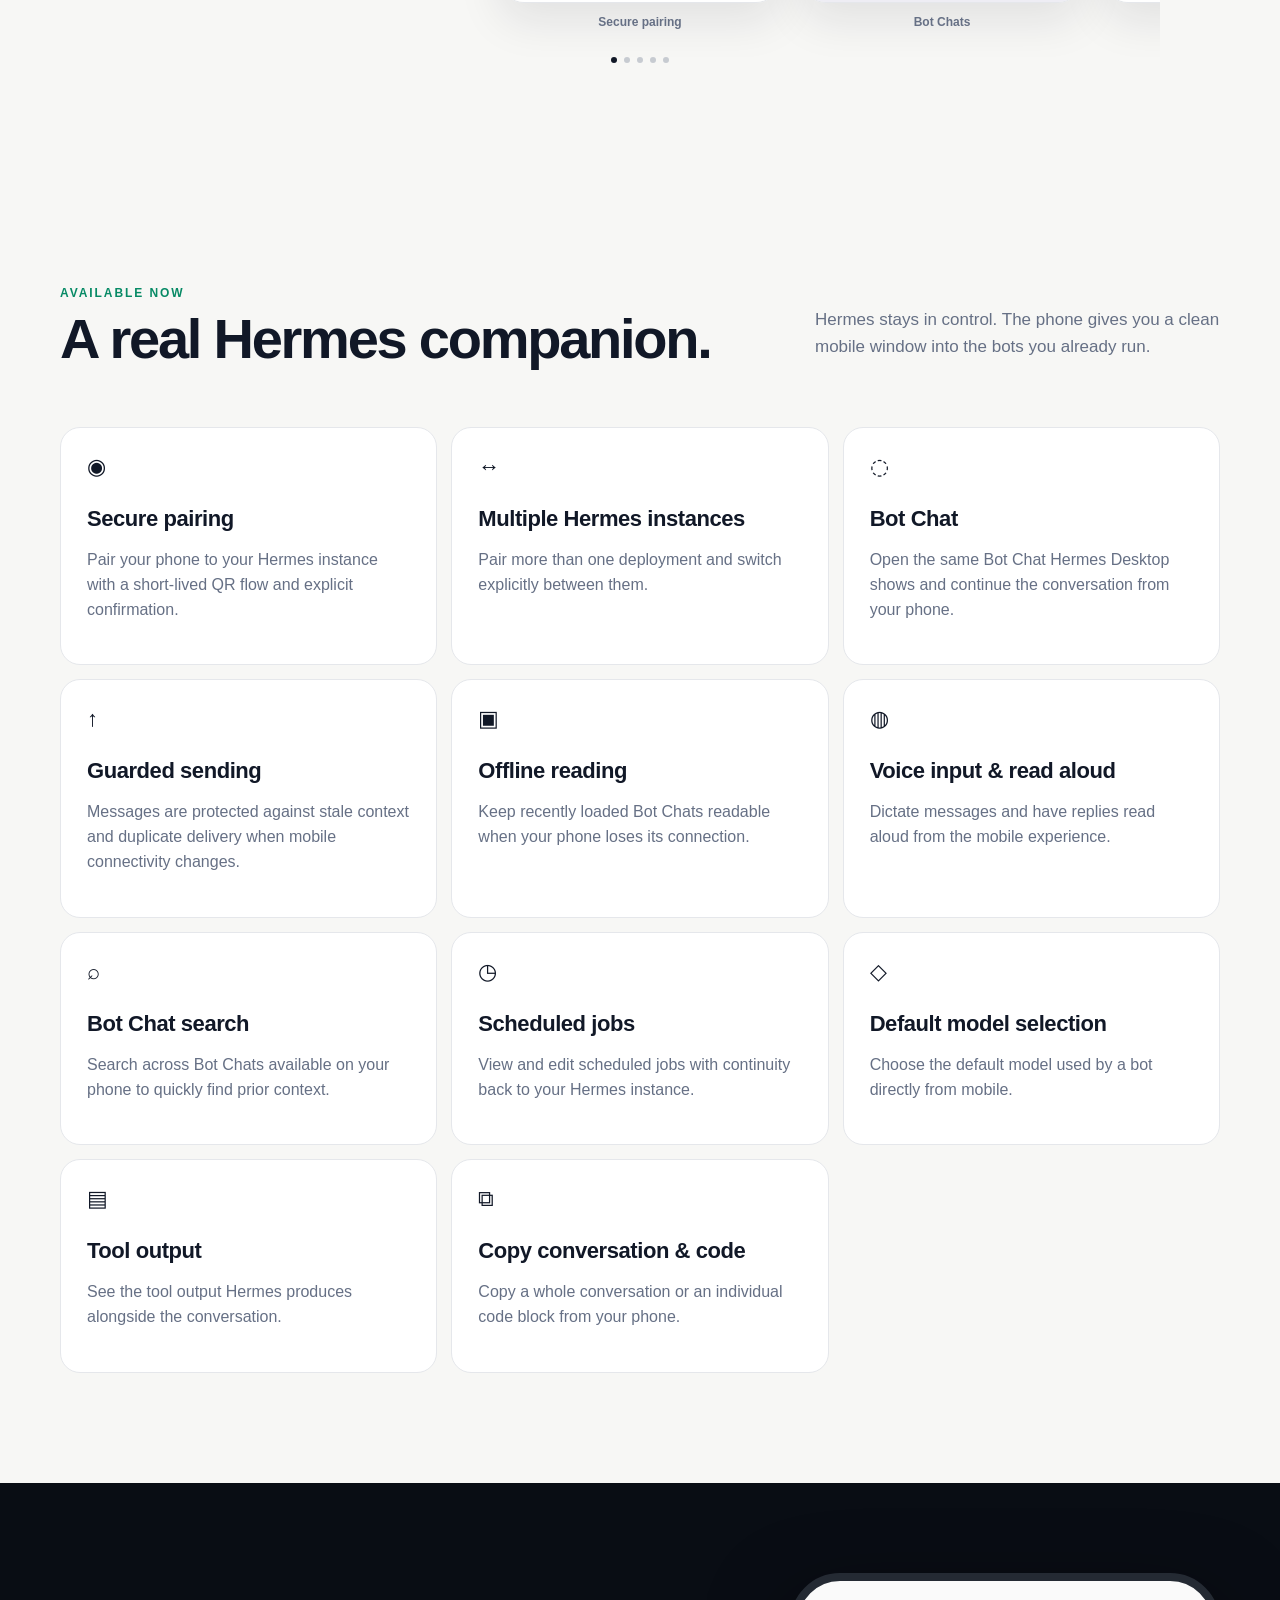
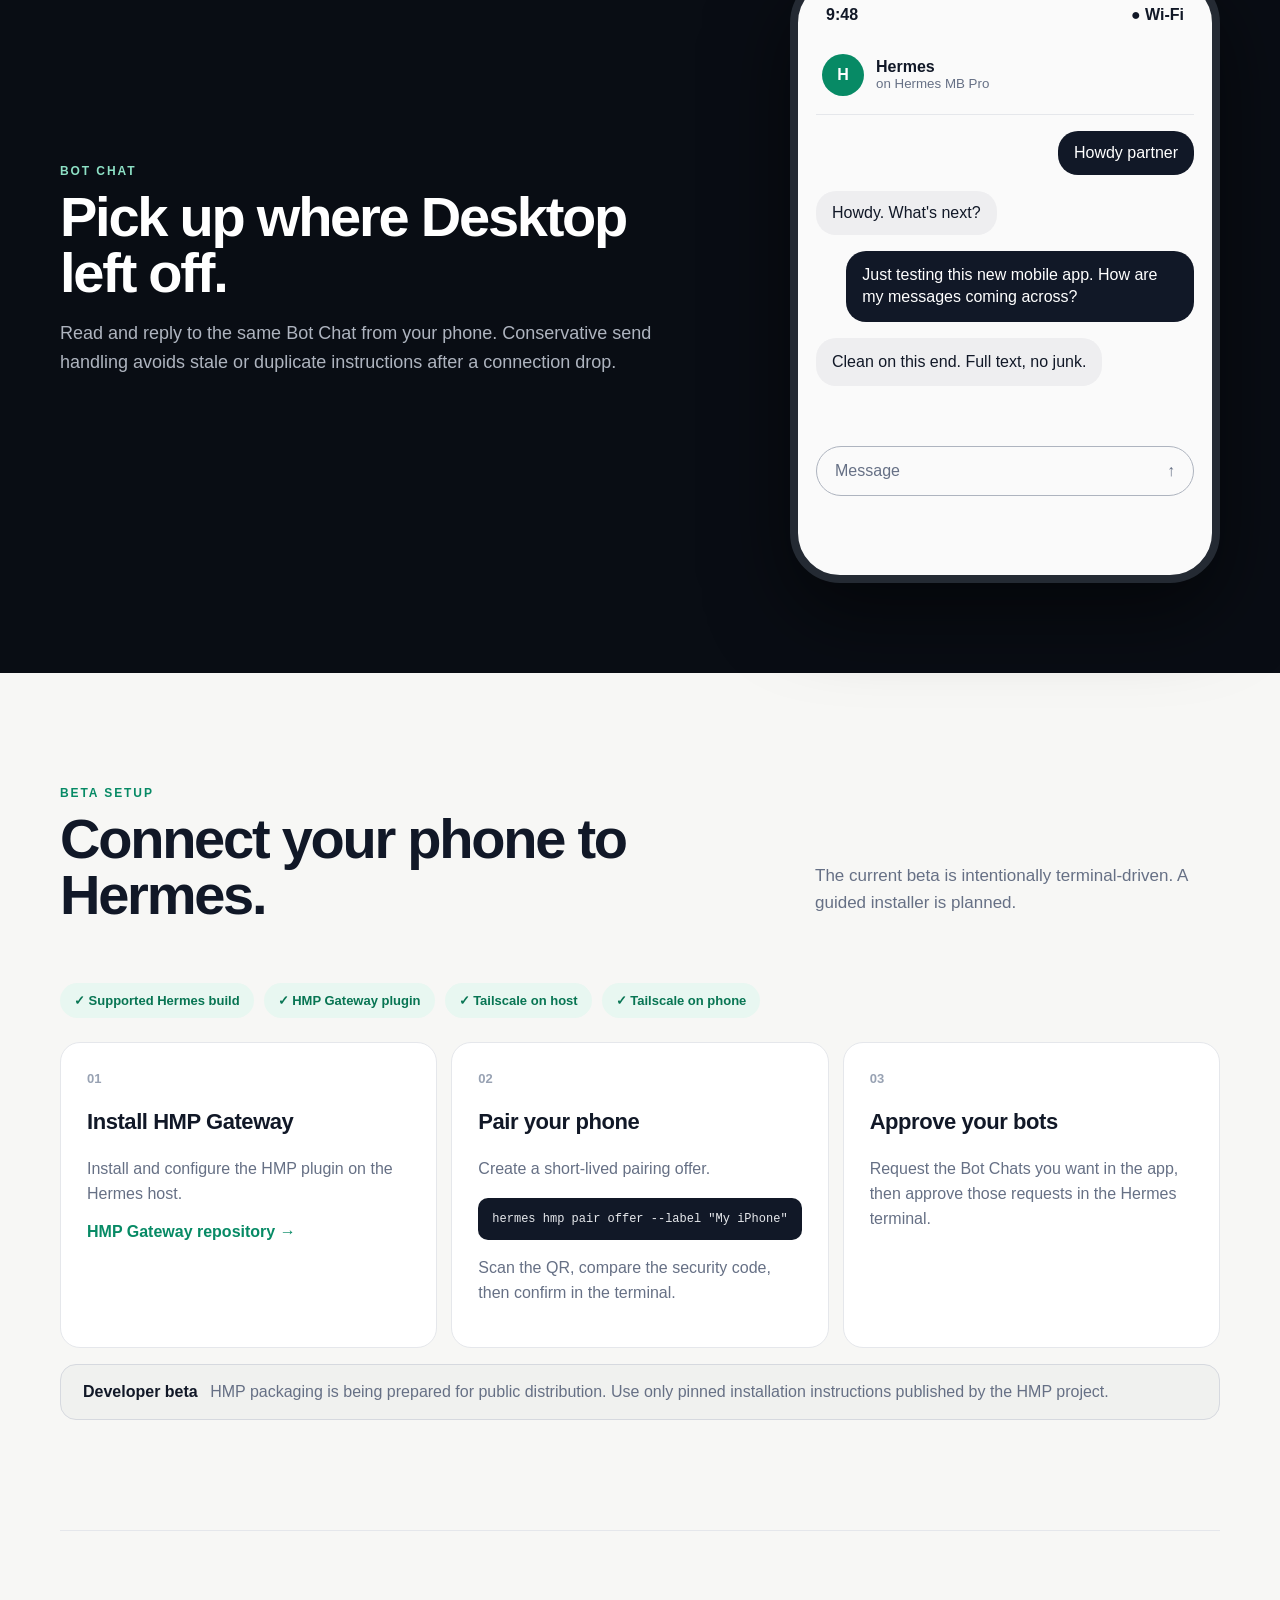
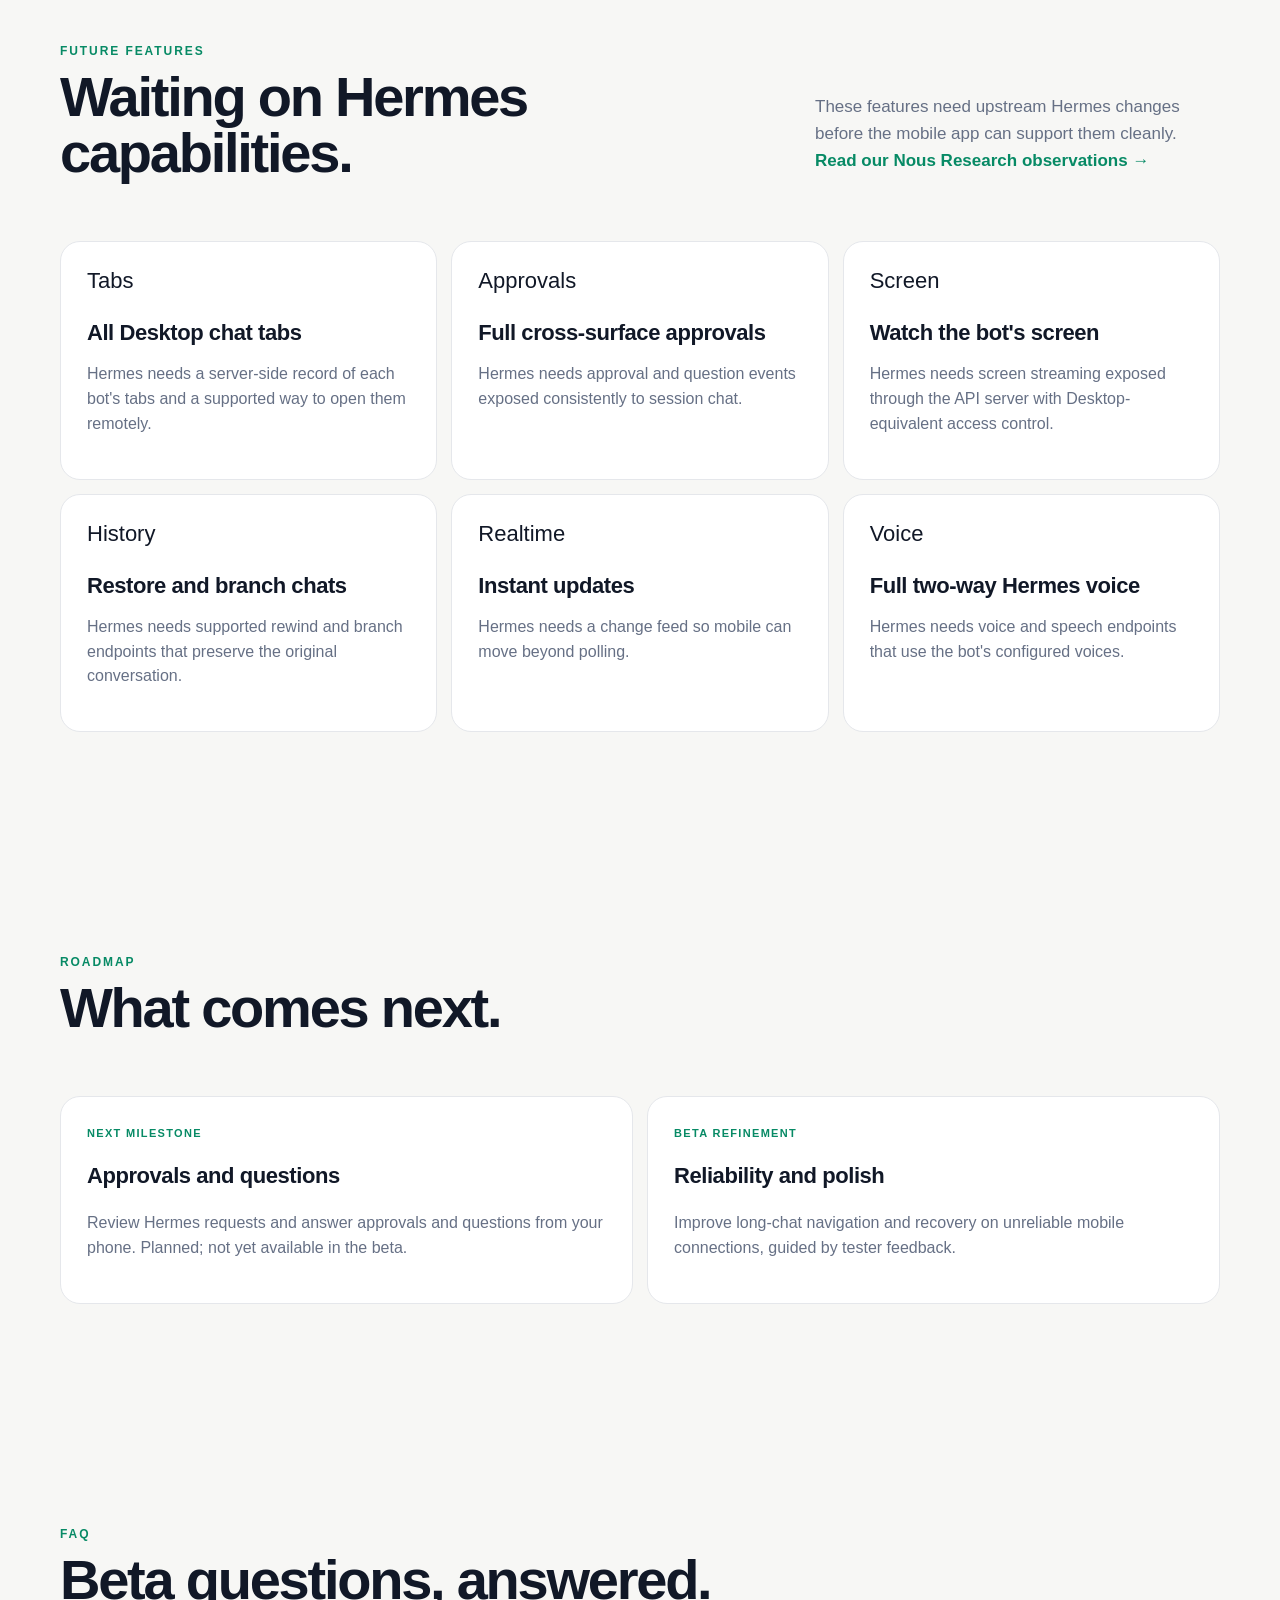
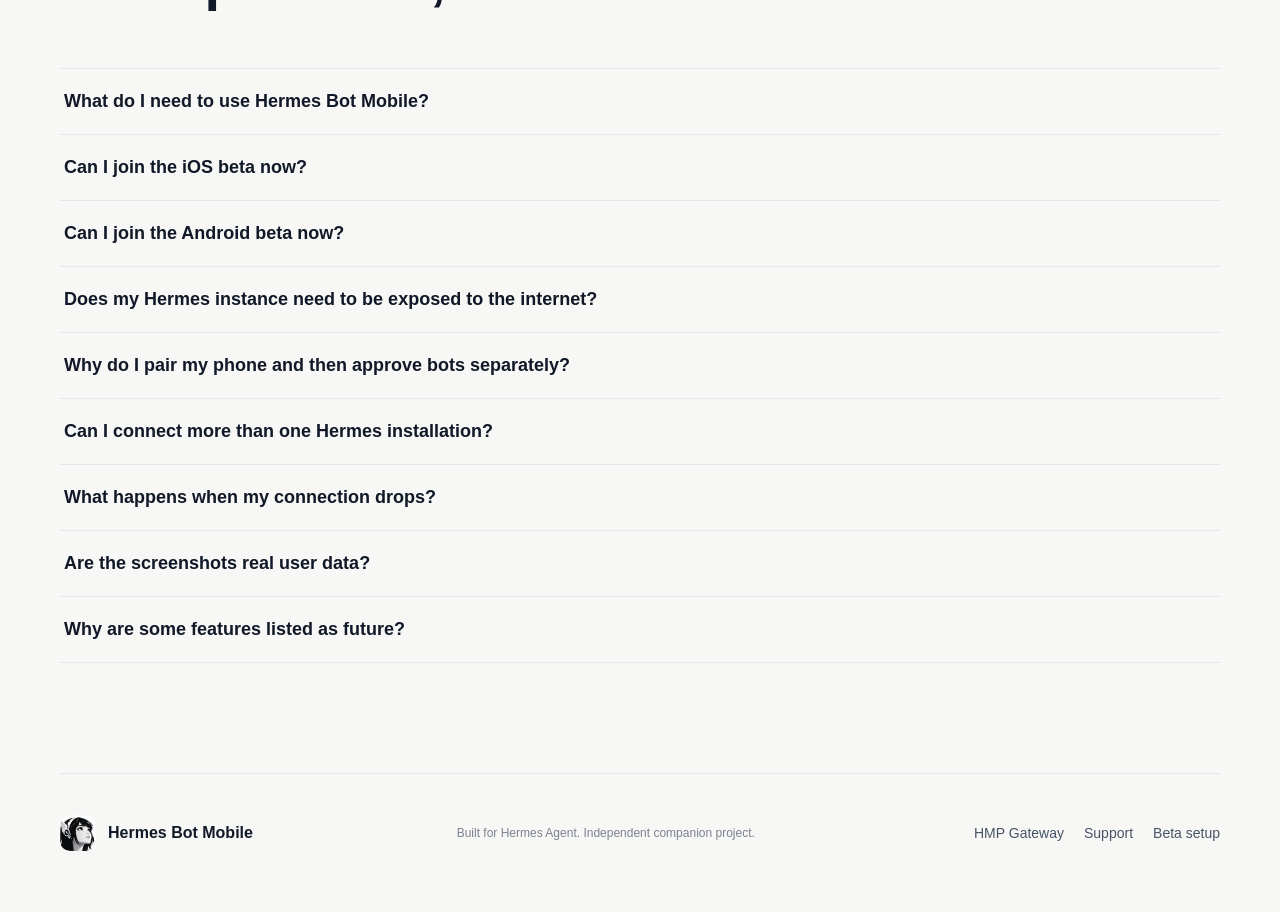
==== commit b860d855: "Remove duplicate future section and focus roadmap on next work" ====
--- a/index.html
+++ b/index.html
@@ -26,6 +26,6 @@
 </div><div class="carousel-dots" aria-hidden="true"><i></i><i></i><i></i><i></i><i></i></div></section><section id="features" class="section wrap"><div class="section-head"><div><span class="kicker">AVAILABLE NOW</span><h2>A real Hermes companion.</h2></div><p>Hermes stays in control. The phone gives you a clean mobile window into the bots you already run.</p></div><div id="feature-grid" class="grid"></div></section>
 <section class="dark"><div class="wrap split"><div><span class="kicker mint">BOT CHAT</span><h2>Pick up where Desktop left off.</h2><p>Read and reply to the same Bot Chat from your phone. Conservative send handling avoids stale or duplicate instructions after a connection drop.</p></div><div class="phone"><div class="phonebar">9:48 <span>● Wi-Fi</span></div><div class="chathead"><b>H</b><div><strong>Hermes</strong><small>on Hermes MB Pro</small></div></div><div class="bubble me">Howdy partner</div><div class="bubble">Howdy. What's next?</div><div class="bubble me wide">Just testing this new mobile app. How are my messages coming across?</div><div class="bubble wide">Clean on this end. Full text, no junk.</div><div class="composer">Message <b>↑</b></div></div></div></section>
 <section id="setup" class="section wrap"><div class="section-head"><div><span class="kicker">BETA SETUP</span><h2>Connect your phone to Hermes.</h2></div><p>The current beta is intentionally terminal-driven. A guided installer is planned.</p></div><div class="req"><span>✓ Supported Hermes build</span><span>✓ HMP Gateway plugin</span><span>✓ Tailscale on host</span><span>✓ Tailscale on phone</span></div><div class="grid steps"><article><b>01</b><h3>Install HMP Gateway</h3><p>Install and configure the HMP plugin on the Hermes host.</p><a href="https://github.com/MahdiHedhli/hermes-hmp">HMP Gateway repository →</a></article><article><b>02</b><h3>Pair your phone</h3><p>Create a short-lived pairing offer.</p><pre><code>hermes hmp pair offer --label "My iPhone"</code></pre><p>Scan the QR, compare the security code, then confirm in the terminal.</p></article><article><b>03</b><h3>Approve your bots</h3><p>Request the Bot Chats you want in the app, then approve those requests in the Hermes terminal.</p></article></div><div class="note"><strong>Developer beta</strong> HMP packaging is being prepared for public distribution. Use only pinned installation instructions published by the HMP project.</div></section>
-<section id="future" class="section wrap future"><div class="section-head"><div><span class="kicker">FUTURE FEATURES</span><h2>Waiting on Hermes capabilities.</h2></div><p>These features need upstream Hermes changes before the mobile app can support them cleanly. <a href="https://gist.github.com/MahdiHedhli/c8d01a96bdfc794edaf7c3e1f4cb1502">Read our Nous Research observations →</a></p></div><div id="future-grid" class="grid"></div></section><section id="future" class="section wrap"><div class="section-head"><div><span class="kicker">FUTURE FEATURES</span><h2>Waiting on Hermes capabilities.</h2></div><p>Some Desktop-parity features need upstream Hermes changes before the mobile app can implement them safely. <a href="https://gist.github.com/MahdiHedhli/c8d01a96bdfc794edaf7c3e1f4cb1502">Read our Nous Research observations →</a></p></div><div class="future-list"><span>All chat tabs</span><span>Full cross-surface approvals</span><span>Screen viewing</span><span>Checkpoint restore</span><span>Chat branching</span><span>Two-way Hermes voice</span><span>Instant change feed</span></div></section><section id="roadmap" class="section wrap"><div class="section-head"><div><span class="kicker">ROADMAP</span><h2>From companion to Desktop parity.</h2></div><p>What ships next, and what needs new Hermes capabilities.</p></div><div class="grid roadmap"><article><span>NOW</span><h3>Mobile companion</h3><ul id="now"></ul></article><article><span>NEXT</span><h3>More control</h3><ul id="next"></ul></article><article><span>DESKTOP PARITY</span><h3>Full Hermes, anywhere</h3><ul id="parity"></ul></article></div></section>
+<section id="future" class="section wrap future"><div class="section-head"><div><span class="kicker">FUTURE FEATURES</span><h2>Waiting on Hermes capabilities.</h2></div><p>These features need upstream Hermes changes before the mobile app can support them cleanly. <a href="https://gist.github.com/MahdiHedhli/c8d01a96bdfc794edaf7c3e1f4cb1502">Read our Nous Research observations →</a></p></div><div id="future-grid" class="grid"></div></section><section id="roadmap" class="section wrap"><div class="section-head"><div><span class="kicker">ROADMAP</span><h2>What comes next.</h2></div></div><div id="roadmap-grid" class="grid roadmap"></div></section>
 <section id="faq" class="section wrap"><div class="section-head"><div><span class="kicker">FAQ</span><h2>Beta questions, answered.</h2></div></div><div id="faqs"></div></section></main>
 <footer class="wrap footer"><div class="brand"><img src="assets/icon.png" alt=""><span>Hermes Bot Mobile</span></div><p>Built for Hermes Agent. Independent companion project.</p><div><a href="https://github.com/MahdiHedhli/hermes-hmp">HMP Gateway</a><a href="https://github.com/MahdiHedhli/hermes-hmp/issues">Support</a><a href="#setup">Beta setup</a></div></footer><script src="site-data.js"></script><script src="app.js"></script></body></html>
--- a/styles.css
+++ b/styles.css
@@ -1,4 +1,4 @@
-:root{--ink:#111827;--muted:#667085;--line:#e5e7eb;--paper:#f7f7f5;--green:#078a65;--black:#090d14}*{box-sizing:border-box}html{scroll-behavior:smooth}body{margin:0;background:var(--paper);color:var(--ink);font-family:Inter,ui-sans-serif,-apple-system,BlinkMacSystemFont,"Segoe UI",sans-serif}.wrap{width:min(1160px,calc(100% - 40px));margin:auto}.nav{height:82px;display:flex;align-items:center;justify-content:space-between}.brand{display:flex;gap:12px;align-items:center;color:var(--ink);text-decoration:none;font-weight:750}.brand img{width:36px;height:36px;border-radius:10px}.nav nav{display:flex;gap:28px}.nav a,.footer a{color:#475467;text-decoration:none;font-size:14px}.hero{min-height:650px;display:grid;grid-template-columns:1.1fr .9fr;align-items:center;gap:40px;padding:70px 0 90px}.eyebrow,.kicker{font-size:12px;letter-spacing:.16em;font-weight:800;color:var(--green)}h1{font-size:clamp(52px,7vw,88px);line-height:.94;letter-spacing:-.055em;margin:20px 0 28px}h1 em{font-style:normal;color:#707782}h2{font-size:clamp(34px,4.5vw,56px);line-height:1;letter-spacing:-.04em;margin:10px 0}h3{font-size:22px;letter-spacing:-.02em}.lede{font-size:21px;line-height:1.55;color:#475467;max-width:670px}.actions{display:flex;gap:12px;margin:34px 0 16px;flex-wrap:wrap}.button{display:flex;gap:12px;align-items:center;padding:16px 20px;border:1px solid #cfd4dc;border-radius:14px;text-decoration:none;color:var(--ink);font-weight:700;background:#fff}.button.primary{background:var(--black);color:#fff;border-color:var(--black)}.button span{font-size:11px;opacity:.55}.disabled{pointer-events:none}.fine{font-size:13px;color:#7b8190}.hero-art{height:500px;position:relative;display:grid;place-items:center}.hero-art>img{width:min(78%,380px);aspect-ratio:1;border-radius:28%;position:relative;z-index:2;box-shadow:0 35px 80px #11182726}.orbit{position:absolute;border:1px solid #cfd4dc;border-radius:50%;inset:10%}.orbit.a{transform:rotate(22deg)}.orbit.b{inset:18% 3%;transform:rotate(-18deg)}.pill{position:absolute;z-index:3;bottom:9%;right:3%;background:#fff;padding:12px 16px;border-radius:99px;box-shadow:0 10px 30px #1118271c;font-size:13px;color:#087553}.proof{display:grid;grid-template-columns:repeat(3,1fr);border-block:1px solid var(--line)}.proof div{padding:30px;border-right:1px solid var(--line)}.proof div:last-child{border:0}.proof strong,.proof span{display:block}.proof span{color:var(--muted);font-size:13px;margin-top:8px}.section{padding:110px 0}.section-head{display:grid;grid-template-columns:1.25fr .75fr;gap:80px;align-items:end;margin-bottom:50px}.section-head>p{color:var(--muted);font-size:17px;line-height:1.6}.grid{display:grid;grid-template-columns:repeat(3,1fr);gap:14px}.feature,.steps article,.roadmap article{background:#fff;border:1px solid var(--line);border-radius:20px;padding:26px}.feature{min-height:190px}.feature .ico{font-size:22px}.feature h3{margin:26px 0 10px}.feature p,.steps p,.roadmap li{color:var(--muted);line-height:1.55}.dark{background:var(--black);color:#fff;padding:90px 0}.split{display:grid;grid-template-columns:1fr 430px;align-items:center;gap:100px}.dark p{color:#aeb4bf;font-size:18px;line-height:1.6}.mint{color:#8de0c5}.phone{background:#fafafa;color:var(--ink);border:8px solid #242a33;border-radius:50px;padding:25px 18px 18px;min-height:610px;box-shadow:0 30px 80px #0008}.phonebar{font-weight:700;margin:0 10px 30px;display:flex;justify-content:space-between}.chathead{display:flex;gap:12px;align-items:center;border-bottom:1px solid var(--line);padding:0 6px 18px}.chathead b{display:grid;place-items:center;width:42px;height:42px;border-radius:50%;background:var(--green);color:#fff}.chathead strong,.chathead small{display:block}.chathead small{color:#667085}.bubble{width:max-content;max-width:75%;padding:13px 16px;border-radius:20px;background:#eeeef0;margin:16px 0}.bubble.me{margin-left:auto;background:#111827;color:#fff}.bubble.wide{max-width:92%;line-height:1.4}.composer{margin-top:60px;border:1px solid #aeb4bf;border-radius:28px;padding:15px 18px;color:#667085}.composer b{float:right}.req{display:flex;gap:10px;flex-wrap:wrap;margin-bottom:24px}.req span{background:#e8f7f1;color:#087553;padding:10px 14px;border-radius:99px;font-size:13px;font-weight:700}.steps article>b{color:#98a2b3;font-size:13px}.steps a{color:var(--green);font-weight:700;text-decoration:none}.steps pre{background:#111827;color:#e7e9ed;padding:14px;border-radius:10px;overflow:auto;font-size:12px}.note{margin-top:16px;border:1px solid #d6d9df;border-radius:16px;padding:18px 22px;background:#f0f1ef;color:var(--muted)}.note strong{color:var(--ink);margin-right:8px}.roadmap article>span{font-size:11px;letter-spacing:.12em;color:var(--green);font-weight:800}.roadmap ul{padding-left:18px}#faqs{border-top:1px solid var(--line)}details{border-bottom:1px solid var(--line);padding:22px 4px}summary{font-weight:700;font-size:18px;cursor:pointer;list-style:none}details p{color:var(--muted);line-height:1.6;max-width:800px}.footer{border-top:1px solid var(--line);padding:40px 0 60px;display:grid;grid-template-columns:1fr 1fr 1fr;align-items:center;gap:30px}.footer p{font-size:12px;color:#7b8190}.footer>div:last-child{display:flex;justify-content:flex-end;gap:20px}@media(max-width:800px){.nav nav{display:none}.hero,.section-head,.split,.footer{grid-template-columns:1fr}.hero{padding-top:40px}.hero-art{height:380px}.proof,.grid{grid-template-columns:1fr}.proof div{border-right:0;border-bottom:1px solid var(--line)}.split{gap:50px}.phone{max-width:430px;margin:auto}.section{padding:75px 0}.section-head{gap:15px}.footer>div:last-child{justify-content:flex-start}h1{font-size:56px}}.pending{opacity:.82}.pending span{opacity:.7}.previews{overflow:hidden}.shots{display:flex;gap:18px;overflow-x:auto;padding:8px 4px 24px;scroll-snap-type:x mandatory}.shots figure{margin:0;min-width:220px;width:220px;scroll-snap-align:start}.shots img{width:100%;display:block;border-radius:26px;border:1px solid var(--line);box-shadow:0 16px 40px #11182718;background:#fff}.shots figcaption{text-align:center;color:var(--muted);font-size:13px;margin-top:10px}.future{border-top:1px solid var(--line)}.future .section-head a{color:var(--green);font-weight:700;text-decoration:none}@media(max-width:800px){.shots figure{min-width:190px;width:190px}}
+:root{--ink:#111827;--muted:#667085;--line:#e5e7eb;--paper:#f7f7f5;--green:#078a65;--black:#090d14}*{box-sizing:border-box}html{scroll-behavior:smooth}body{margin:0;background:var(--paper);color:var(--ink);font-family:Inter,ui-sans-serif,-apple-system,BlinkMacSystemFont,"Segoe UI",sans-serif}.wrap{width:min(1160px,calc(100% - 40px));margin:auto}.nav{height:82px;display:flex;align-items:center;justify-content:space-between}.brand{display:flex;gap:12px;align-items:center;color:var(--ink);text-decoration:none;font-weight:750}.brand img{width:36px;height:36px;border-radius:10px}.nav nav{display:flex;gap:28px}.nav a,.footer a{color:#475467;text-decoration:none;font-size:14px}.hero{min-height:650px;display:grid;grid-template-columns:1.1fr .9fr;align-items:center;gap:40px;padding:70px 0 90px}.eyebrow,.kicker{font-size:12px;letter-spacing:.16em;font-weight:800;color:var(--green)}h1{font-size:clamp(52px,7vw,88px);line-height:.94;letter-spacing:-.055em;margin:20px 0 28px}h1 em{font-style:normal;color:#707782}h2{font-size:clamp(34px,4.5vw,56px);line-height:1;letter-spacing:-.04em;margin:10px 0}h3{font-size:22px;letter-spacing:-.02em}.lede{font-size:21px;line-height:1.55;color:#475467;max-width:670px}.actions{display:flex;gap:12px;margin:34px 0 16px;flex-wrap:wrap}.button{display:flex;gap:12px;align-items:center;padding:16px 20px;border:1px solid #cfd4dc;border-radius:14px;text-decoration:none;color:var(--ink);font-weight:700;background:#fff}.button.primary{background:var(--black);color:#fff;border-color:var(--black)}.button span{font-size:11px;opacity:.55}.disabled{pointer-events:none}.fine{font-size:13px;color:#7b8190}.hero-art{height:500px;position:relative;display:grid;place-items:center}.hero-art>img{width:min(78%,380px);aspect-ratio:1;border-radius:28%;position:relative;z-index:2;box-shadow:0 35px 80px #11182726}.orbit{position:absolute;border:1px solid #cfd4dc;border-radius:50%;inset:10%}.orbit.a{transform:rotate(22deg)}.orbit.b{inset:18% 3%;transform:rotate(-18deg)}.pill{position:absolute;z-index:3;bottom:9%;right:3%;background:#fff;padding:12px 16px;border-radius:99px;box-shadow:0 10px 30px #1118271c;font-size:13px;color:#087553}.proof{display:grid;grid-template-columns:repeat(3,1fr);border-block:1px solid var(--line)}.proof div{padding:30px;border-right:1px solid var(--line)}.proof div:last-child{border:0}.proof strong,.proof span{display:block}.proof span{color:var(--muted);font-size:13px;margin-top:8px}.section{padding:110px 0}.section-head{display:grid;grid-template-columns:1.25fr .75fr;gap:80px;align-items:end;margin-bottom:50px}.section-head>p{color:var(--muted);font-size:17px;line-height:1.6}.grid{display:grid;grid-template-columns:repeat(3,1fr);gap:14px}.feature,.steps article,.roadmap article{background:#fff;border:1px solid var(--line);border-radius:20px;padding:26px}.feature{min-height:190px}.feature .ico{font-size:22px}.feature h3{margin:26px 0 10px}.feature p,.steps p,.roadmap li{color:var(--muted);line-height:1.55}.dark{background:var(--black);color:#fff;padding:90px 0}.split{display:grid;grid-template-columns:1fr 430px;align-items:center;gap:100px}.dark p{color:#aeb4bf;font-size:18px;line-height:1.6}.mint{color:#8de0c5}.phone{background:#fafafa;color:var(--ink);border:8px solid #242a33;border-radius:50px;padding:25px 18px 18px;min-height:610px;box-shadow:0 30px 80px #0008}.phonebar{font-weight:700;margin:0 10px 30px;display:flex;justify-content:space-between}.chathead{display:flex;gap:12px;align-items:center;border-bottom:1px solid var(--line);padding:0 6px 18px}.chathead b{display:grid;place-items:center;width:42px;height:42px;border-radius:50%;background:var(--green);color:#fff}.chathead strong,.chathead small{display:block}.chathead small{color:#667085}.bubble{width:max-content;max-width:75%;padding:13px 16px;border-radius:20px;background:#eeeef0;margin:16px 0}.bubble.me{margin-left:auto;background:#111827;color:#fff}.bubble.wide{max-width:92%;line-height:1.4}.composer{margin-top:60px;border:1px solid #aeb4bf;border-radius:28px;padding:15px 18px;color:#667085}.composer b{float:right}.req{display:flex;gap:10px;flex-wrap:wrap;margin-bottom:24px}.req span{background:#e8f7f1;color:#087553;padding:10px 14px;border-radius:99px;font-size:13px;font-weight:700}.steps article>b{color:#98a2b3;font-size:13px}.steps a{color:var(--green);font-weight:700;text-decoration:none}.steps pre{background:#111827;color:#e7e9ed;padding:14px;border-radius:10px;overflow:auto;font-size:12px}.note{margin-top:16px;border:1px solid #d6d9df;border-radius:16px;padding:18px 22px;background:#f0f1ef;color:var(--muted)}.note strong{color:var(--ink);margin-right:8px}.roadmap article>span{font-size:11px;letter-spacing:.12em;color:var(--green);font-weight:800}.roadmap{grid-template-columns:repeat(2,1fr)}.roadmap p{color:var(--muted);line-height:1.55}#faqs{border-top:1px solid var(--line)}details{border-bottom:1px solid var(--line);padding:22px 4px}summary{font-weight:700;font-size:18px;cursor:pointer;list-style:none}details p{color:var(--muted);line-height:1.6;max-width:800px}.footer{border-top:1px solid var(--line);padding:40px 0 60px;display:grid;grid-template-columns:1fr 1fr 1fr;align-items:center;gap:30px}.footer p{font-size:12px;color:#7b8190}.footer>div:last-child{display:flex;justify-content:flex-end;gap:20px}@media(max-width:800px){.nav nav{display:none}.hero,.section-head,.split,.footer{grid-template-columns:1fr}.hero{padding-top:40px}.hero-art{height:380px}.proof,.grid{grid-template-columns:1fr}.proof div{border-right:0;border-bottom:1px solid var(--line)}.split{gap:50px}.phone{max-width:430px;margin:auto}.section{padding:75px 0}.section-head{gap:15px}.footer>div:last-child{justify-content:flex-start}h1{font-size:56px}}.pending{opacity:.82}.pending span{opacity:.7}.previews{overflow:hidden}.shots{display:flex;gap:18px;overflow-x:auto;padding:8px 4px 24px;scroll-snap-type:x mandatory}.shots figure{margin:0;min-width:220px;width:220px;scroll-snap-align:start}.shots img{width:100%;display:block;border-radius:26px;border:1px solid var(--line);box-shadow:0 16px 40px #11182718;background:#fff}.shots figcaption{text-align:center;color:var(--muted);font-size:13px;margin-top:10px}.future{border-top:1px solid var(--line)}.future .section-head a{color:var(--green);font-weight:700;text-decoration:none}@media(max-width:800px){.shots figure{min-width:190px;width:190px}}
 .previews{padding-top:70px}.shot-grid{display:grid;grid-template-columns:repeat(5,1fr);gap:16px;align-items:start}.shot-grid figure{margin:0}.shot-grid img{width:100%;display:block;border-radius:22px;border:1px solid var(--line);box-shadow:0 18px 45px #11182718}.shot-grid figcaption{text-align:center;color:var(--muted);font-size:12px;font-weight:700;margin-top:10px}.future-list{display:flex;flex-wrap:wrap;gap:10px}.future-list span{padding:11px 14px;background:#fff;border:1px solid var(--line);border-radius:999px;color:#475467;font-size:13px}.section-head a{color:var(--green);font-weight:700;text-decoration:none}@media(max-width:800px){.shot-grid{grid-template-columns:repeat(2,1fr)}.shot-grid figure:last-child{grid-column:span 2;max-width:50%;justify-self:center}}
 
 .demo-carousel{position:relative;max-width:1040px;margin:0 auto}.carousel-track{display:flex;gap:22px;overflow-x:auto;scroll-snap-type:x mandatory;scroll-behavior:smooth;overscroll-behavior-inline:contain;padding:10px max(24px,calc((100% - 280px)/2)) 28px;scrollbar-width:none}.carousel-track::-webkit-scrollbar{display:none}.carousel-track figure{flex:0 0 280px;margin:0;scroll-snap-align:center}.carousel-track img{width:100%;height:auto;display:block;border-radius:24px;border:1px solid var(--line);box-shadow:0 18px 45px #11182718}.carousel-track figcaption{text-align:center;color:var(--muted);font-size:12px;font-weight:700;margin-top:12px}.carousel-arrow{position:absolute;z-index:4;top:45%;transform:translateY(-50%);width:44px;height:44px;border-radius:50%;border:1px solid var(--line);background:#fffffff0;box-shadow:0 8px 22px #11182714;font-size:30px;line-height:1;color:var(--ink);cursor:pointer}.carousel-arrow.prev{left:4px}.carousel-arrow.next{right:4px}.carousel-dots{display:flex;justify-content:center;gap:7px}.carousel-dots i{width:6px;height:6px;border-radius:50%;background:#c7cbd1}.carousel-dots i.active{background:var(--ink)}@media(max-width:800px){.carousel-track{gap:14px;padding-inline:max(20px,calc((100% - 240px)/2));padding-bottom:22px}.carousel-track figure{flex-basis:240px}.carousel-arrow{display:none}.carousel-dots{margin-top:2px}}
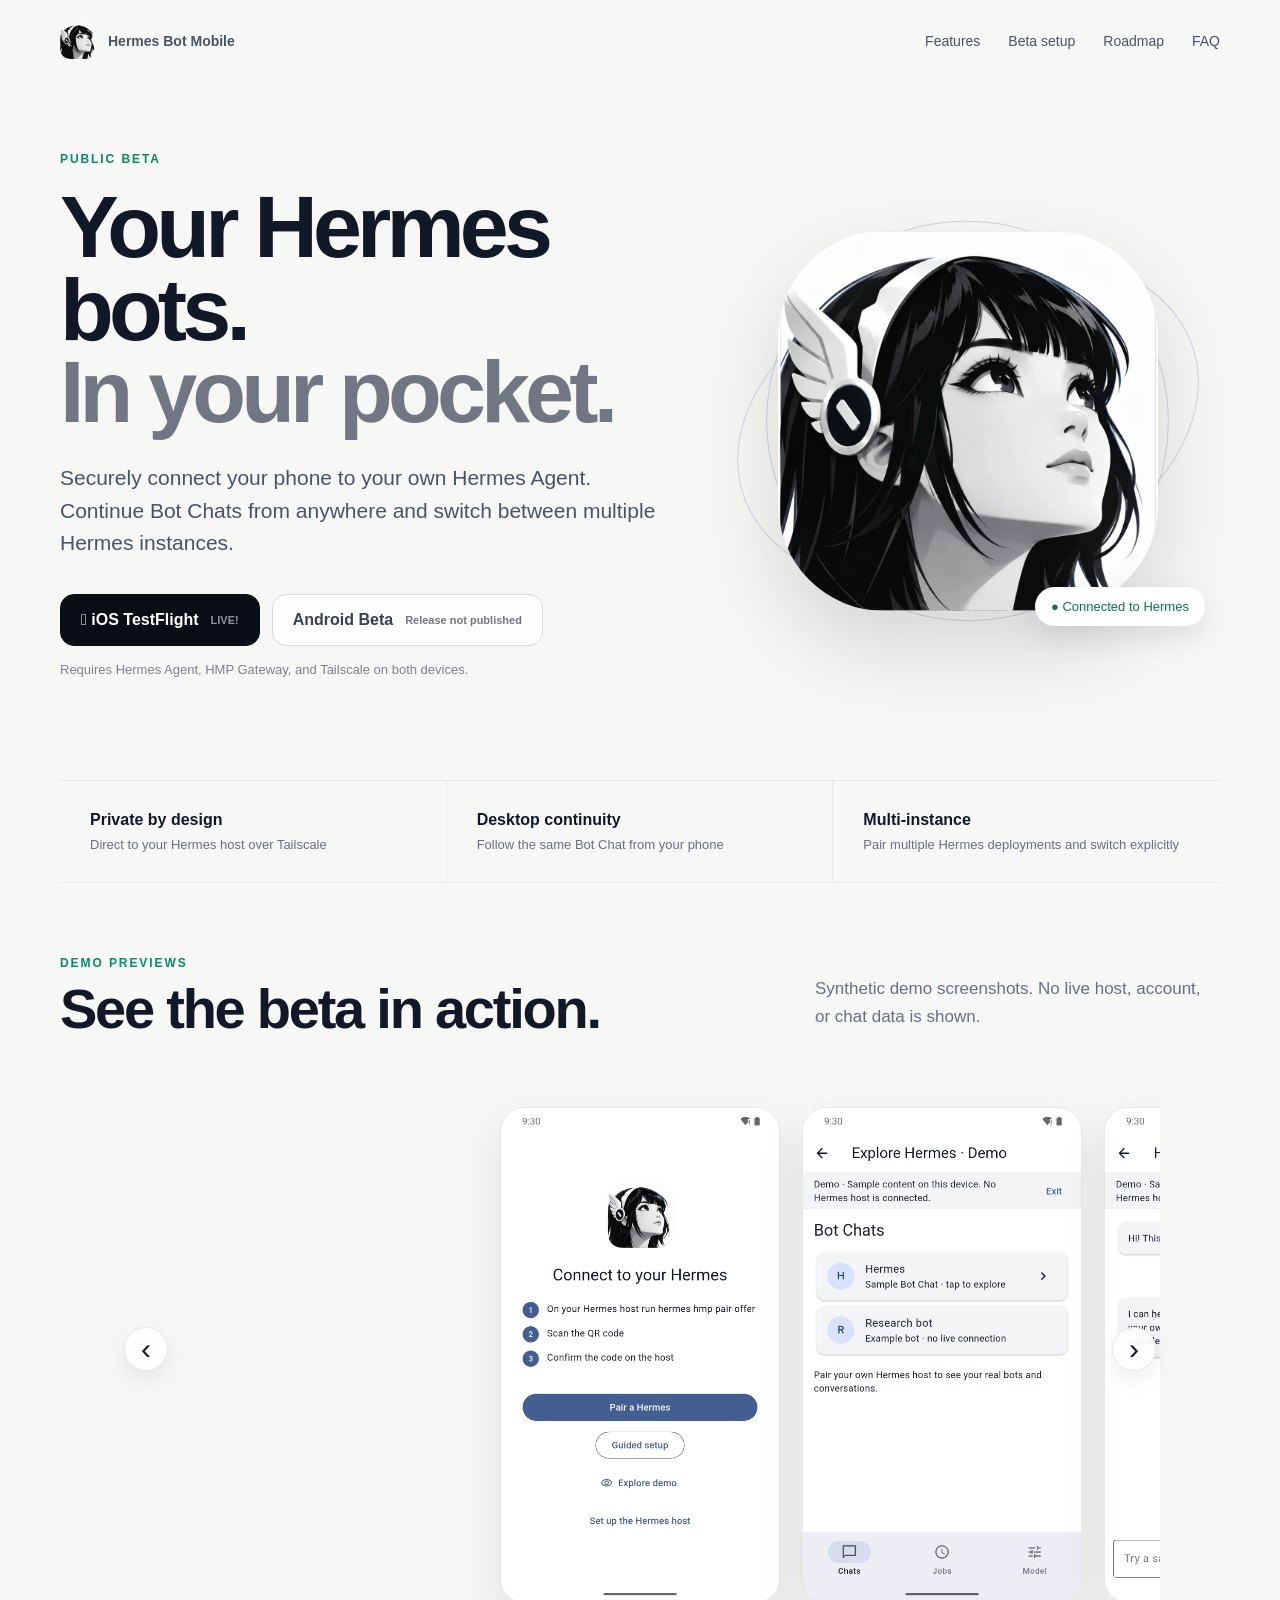
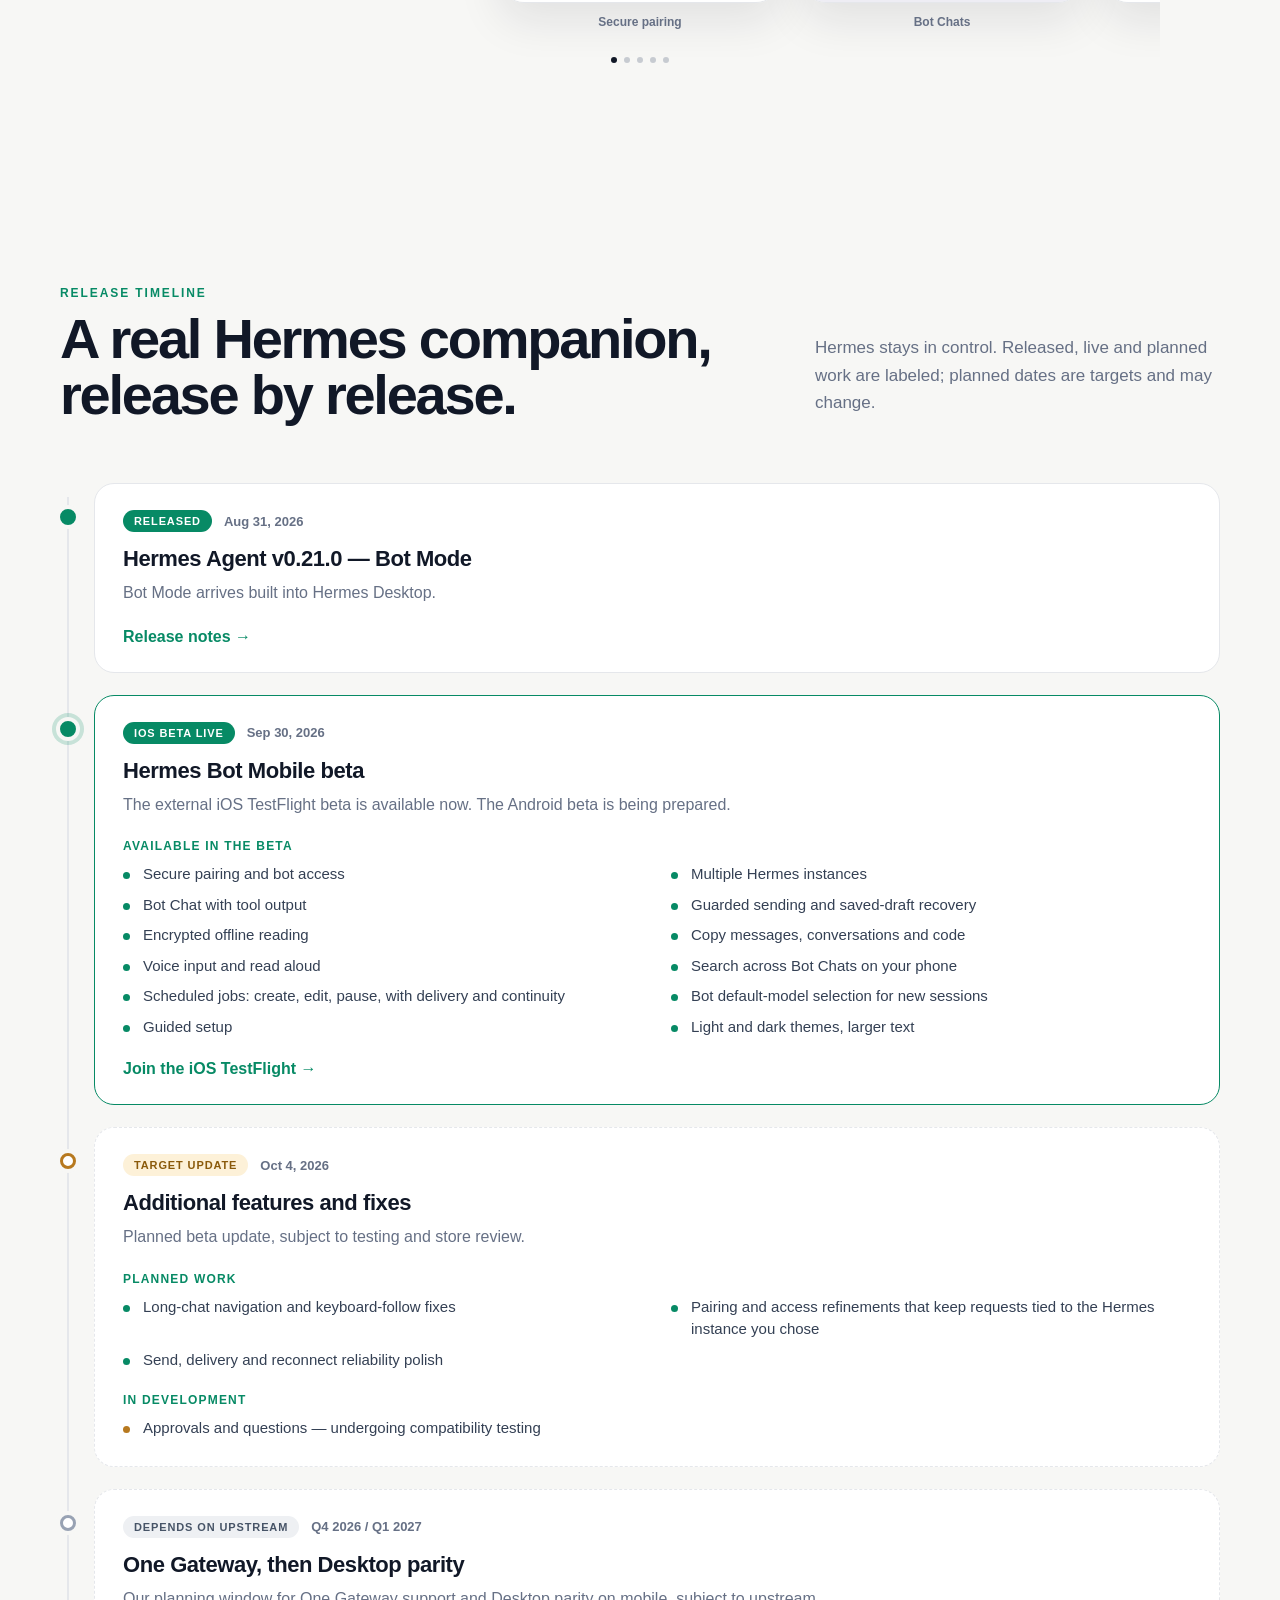
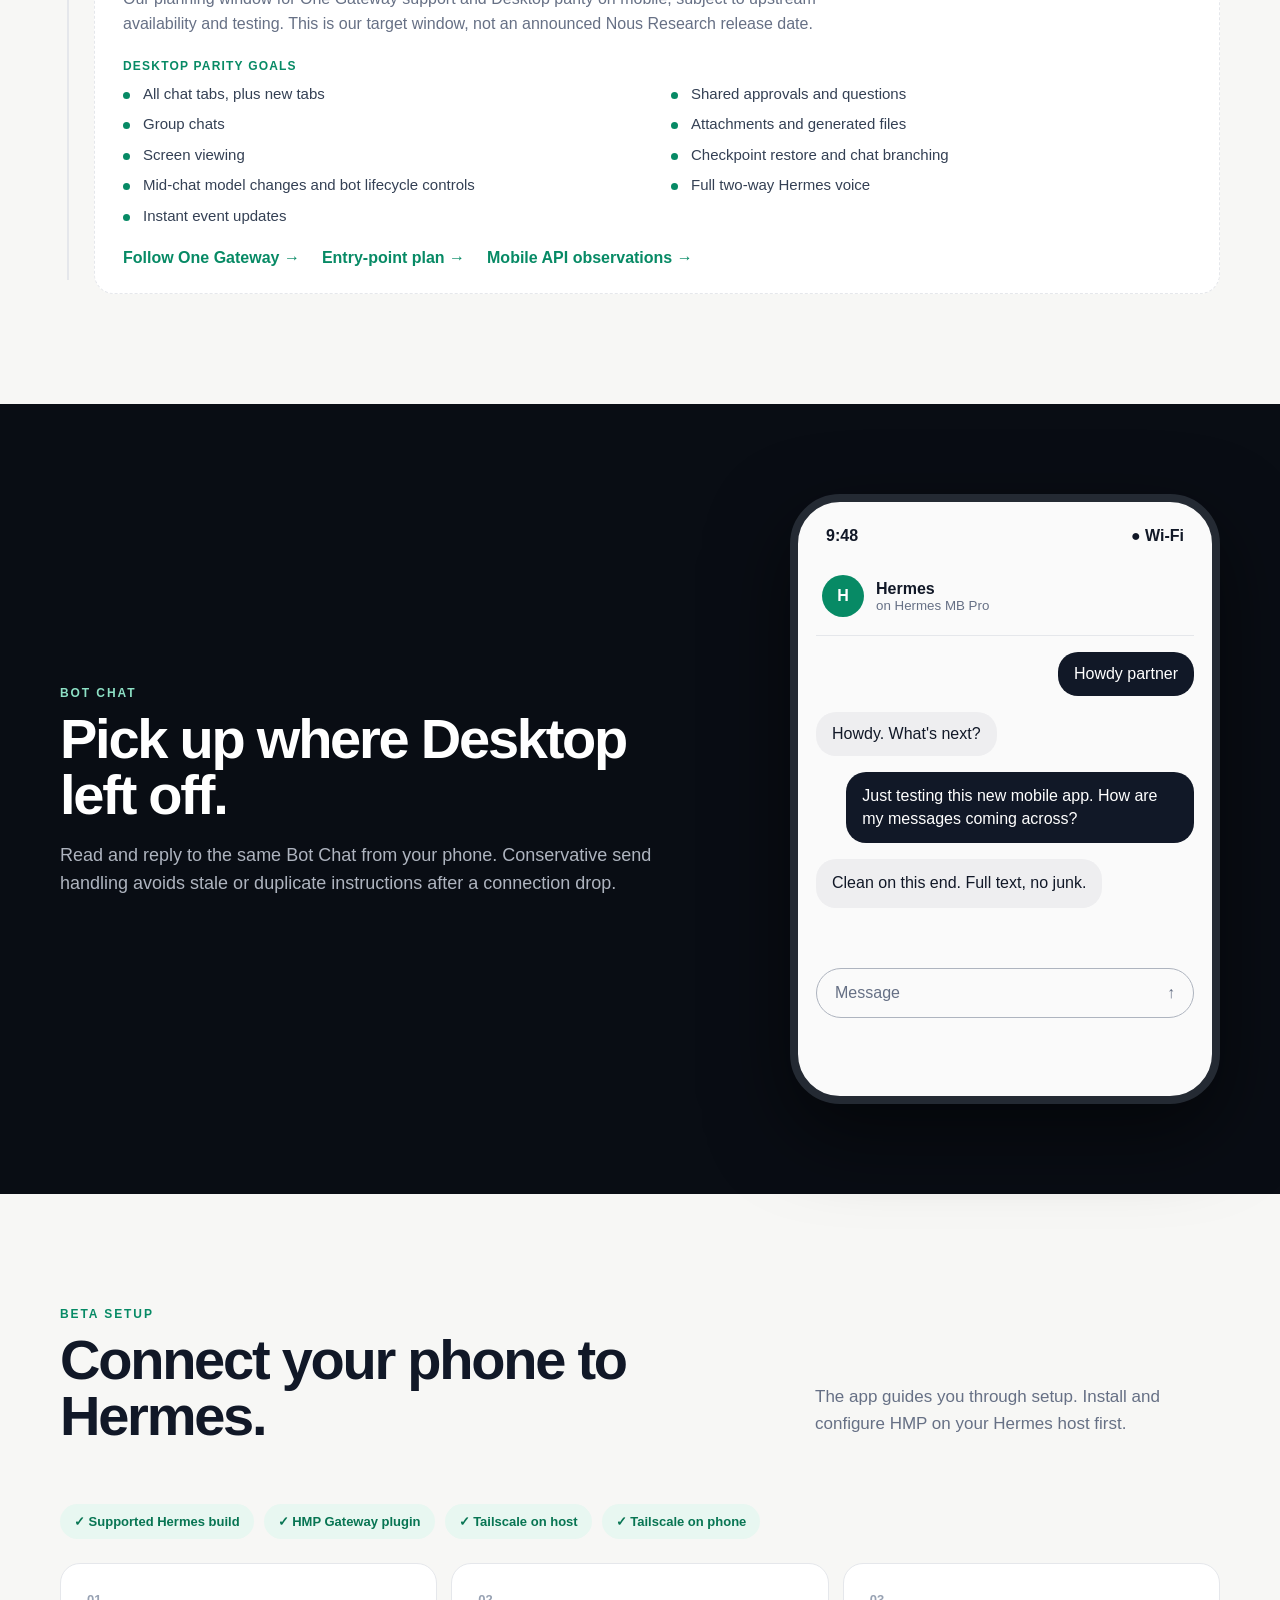
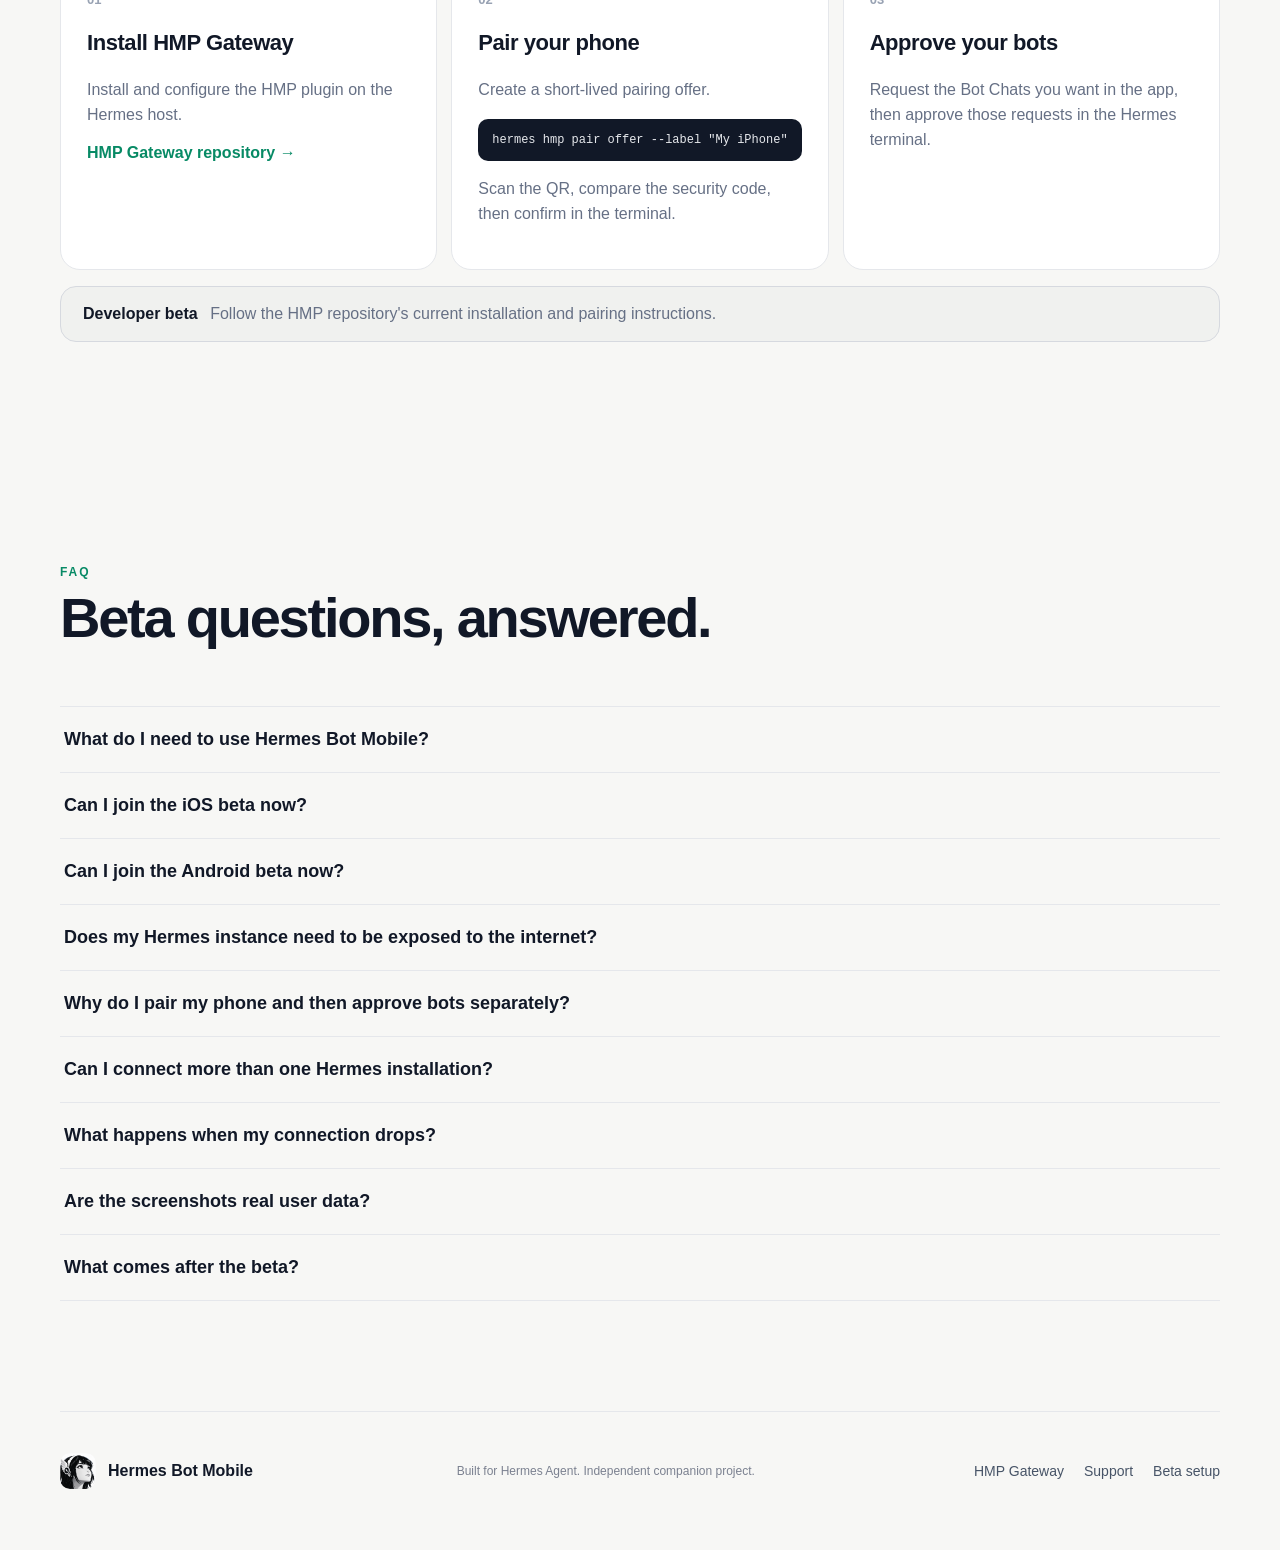
==== commit aaa7ff3a: "Present features and roadmap as a release timeline" ====
--- a/index.html
+++ b/index.html
@@ -23,9 +23,8 @@
 <figure><img src="assets/screenshots/android-demo-04-model.png" alt="Synthetic demo preview of model selection"><figcaption>Default model</figcaption></figure>
 </div>
 <button class="carousel-arrow next" type="button" aria-label="Next demo">›</button>
-</div><div class="carousel-dots" aria-hidden="true"><i></i><i></i><i></i><i></i><i></i></div></section><section id="features" class="section wrap"><div class="section-head"><div><span class="kicker">AVAILABLE NOW</span><h2>A real Hermes companion.</h2></div><p>Hermes stays in control. The phone gives you a clean mobile window into the bots you already run.</p></div><div id="feature-grid" class="grid"></div></section>
+</div><div class="carousel-dots" aria-hidden="true"><i></i><i></i><i></i><i></i><i></i></div></section><section id="roadmap" class="section wrap" aria-labelledby="roadmap-title"><div class="section-head"><div><span class="kicker">RELEASE TIMELINE</span><h2 id="roadmap-title">A real Hermes companion, release by release.</h2></div><p>Hermes stays in control. Released, live and planned work are labeled; planned dates are targets and may change.</p></div><ol id="timeline" class="timeline"></ol></section>
 <section class="dark"><div class="wrap split"><div><span class="kicker mint">BOT CHAT</span><h2>Pick up where Desktop left off.</h2><p>Read and reply to the same Bot Chat from your phone. Conservative send handling avoids stale or duplicate instructions after a connection drop.</p></div><div class="phone"><div class="phonebar">9:48 <span>● Wi-Fi</span></div><div class="chathead"><b>H</b><div><strong>Hermes</strong><small>on Hermes MB Pro</small></div></div><div class="bubble me">Howdy partner</div><div class="bubble">Howdy. What's next?</div><div class="bubble me wide">Just testing this new mobile app. How are my messages coming across?</div><div class="bubble wide">Clean on this end. Full text, no junk.</div><div class="composer">Message <b>↑</b></div></div></div></section>
-<section id="setup" class="section wrap"><div class="section-head"><div><span class="kicker">BETA SETUP</span><h2>Connect your phone to Hermes.</h2></div><p>The current beta is intentionally terminal-driven. A guided installer is planned.</p></div><div class="req"><span>✓ Supported Hermes build</span><span>✓ HMP Gateway plugin</span><span>✓ Tailscale on host</span><span>✓ Tailscale on phone</span></div><div class="grid steps"><article><b>01</b><h3>Install HMP Gateway</h3><p>Install and configure the HMP plugin on the Hermes host.</p><a href="https://github.com/MahdiHedhli/hermes-hmp">HMP Gateway repository →</a></article><article><b>02</b><h3>Pair your phone</h3><p>Create a short-lived pairing offer.</p><pre><code>hermes hmp pair offer --label "My iPhone"</code></pre><p>Scan the QR, compare the security code, then confirm in the terminal.</p></article><article><b>03</b><h3>Approve your bots</h3><p>Request the Bot Chats you want in the app, then approve those requests in the Hermes terminal.</p></article></div><div class="note"><strong>Developer beta</strong> HMP packaging is being prepared for public distribution. Use only pinned installation instructions published by the HMP project.</div></section>
-<section id="future" class="section wrap future"><div class="section-head"><div><span class="kicker">FUTURE FEATURES</span><h2>Waiting on Hermes capabilities.</h2></div><p>These features need upstream Hermes changes before the mobile app can support them cleanly. <a href="https://gist.github.com/MahdiHedhli/c8d01a96bdfc794edaf7c3e1f4cb1502">Read our Nous Research observations →</a></p></div><div id="future-grid" class="grid"></div></section><section id="roadmap" class="section wrap"><div class="section-head"><div><span class="kicker">ROADMAP</span><h2>What comes next.</h2></div></div><div id="roadmap-grid" class="grid roadmap"></div></section>
+<section id="setup" class="section wrap"><div class="section-head"><div><span class="kicker">BETA SETUP</span><h2>Connect your phone to Hermes.</h2></div><p>The app guides you through setup. Install and configure HMP on your Hermes host first.</p></div><div class="req"><span>✓ Supported Hermes build</span><span>✓ HMP Gateway plugin</span><span>✓ Tailscale on host</span><span>✓ Tailscale on phone</span></div><div class="grid steps"><article><b>01</b><h3>Install HMP Gateway</h3><p>Install and configure the HMP plugin on the Hermes host.</p><a href="https://github.com/MahdiHedhli/hermes-hmp">HMP Gateway repository →</a></article><article><b>02</b><h3>Pair your phone</h3><p>Create a short-lived pairing offer.</p><pre><code>hermes hmp pair offer --label "My iPhone"</code></pre><p>Scan the QR, compare the security code, then confirm in the terminal.</p></article><article><b>03</b><h3>Approve your bots</h3><p>Request the Bot Chats you want in the app, then approve those requests in the Hermes terminal.</p></article></div><div class="note"><strong>Developer beta</strong> Follow the HMP repository's current installation and pairing instructions.</div></section>
 <section id="faq" class="section wrap"><div class="section-head"><div><span class="kicker">FAQ</span><h2>Beta questions, answered.</h2></div></div><div id="faqs"></div></section></main>
 <footer class="wrap footer"><div class="brand"><img src="assets/icon.png" alt=""><span>Hermes Bot Mobile</span></div><p>Built for Hermes Agent. Independent companion project.</p><div><a href="https://github.com/MahdiHedhli/hermes-hmp">HMP Gateway</a><a href="https://github.com/MahdiHedhli/hermes-hmp/issues">Support</a><a href="#setup">Beta setup</a></div></footer><script src="site-data.js"></script><script src="app.js"></script></body></html>
--- a/styles.css
+++ b/styles.css
@@ -1,4 +1,5 @@
 :root{--ink:#111827;--muted:#667085;--line:#e5e7eb;--paper:#f7f7f5;--green:#078a65;--black:#090d14}*{box-sizing:border-box}html{scroll-behavior:smooth}body{margin:0;background:var(--paper);color:var(--ink);font-family:Inter,ui-sans-serif,-apple-system,BlinkMacSystemFont,"Segoe UI",sans-serif}.wrap{width:min(1160px,calc(100% - 40px));margin:auto}.nav{height:82px;display:flex;align-items:center;justify-content:space-between}.brand{display:flex;gap:12px;align-items:center;color:var(--ink);text-decoration:none;font-weight:750}.brand img{width:36px;height:36px;border-radius:10px}.nav nav{display:flex;gap:28px}.nav a,.footer a{color:#475467;text-decoration:none;font-size:14px}.hero{min-height:650px;display:grid;grid-template-columns:1.1fr .9fr;align-items:center;gap:40px;padding:70px 0 90px}.eyebrow,.kicker{font-size:12px;letter-spacing:.16em;font-weight:800;color:var(--green)}h1{font-size:clamp(52px,7vw,88px);line-height:.94;letter-spacing:-.055em;margin:20px 0 28px}h1 em{font-style:normal;color:#707782}h2{font-size:clamp(34px,4.5vw,56px);line-height:1;letter-spacing:-.04em;margin:10px 0}h3{font-size:22px;letter-spacing:-.02em}.lede{font-size:21px;line-height:1.55;color:#475467;max-width:670px}.actions{display:flex;gap:12px;margin:34px 0 16px;flex-wrap:wrap}.button{display:flex;gap:12px;align-items:center;padding:16px 20px;border:1px solid #cfd4dc;border-radius:14px;text-decoration:none;color:var(--ink);font-weight:700;background:#fff}.button.primary{background:var(--black);color:#fff;border-color:var(--black)}.button span{font-size:11px;opacity:.55}.disabled{pointer-events:none}.fine{font-size:13px;color:#7b8190}.hero-art{height:500px;position:relative;display:grid;place-items:center}.hero-art>img{width:min(78%,380px);aspect-ratio:1;border-radius:28%;position:relative;z-index:2;box-shadow:0 35px 80px #11182726}.orbit{position:absolute;border:1px solid #cfd4dc;border-radius:50%;inset:10%}.orbit.a{transform:rotate(22deg)}.orbit.b{inset:18% 3%;transform:rotate(-18deg)}.pill{position:absolute;z-index:3;bottom:9%;right:3%;background:#fff;padding:12px 16px;border-radius:99px;box-shadow:0 10px 30px #1118271c;font-size:13px;color:#087553}.proof{display:grid;grid-template-columns:repeat(3,1fr);border-block:1px solid var(--line)}.proof div{padding:30px;border-right:1px solid var(--line)}.proof div:last-child{border:0}.proof strong,.proof span{display:block}.proof span{color:var(--muted);font-size:13px;margin-top:8px}.section{padding:110px 0}.section-head{display:grid;grid-template-columns:1.25fr .75fr;gap:80px;align-items:end;margin-bottom:50px}.section-head>p{color:var(--muted);font-size:17px;line-height:1.6}.grid{display:grid;grid-template-columns:repeat(3,1fr);gap:14px}.feature,.steps article,.roadmap article{background:#fff;border:1px solid var(--line);border-radius:20px;padding:26px}.feature{min-height:190px}.feature .ico{font-size:22px}.feature h3{margin:26px 0 10px}.feature p,.steps p,.roadmap li{color:var(--muted);line-height:1.55}.dark{background:var(--black);color:#fff;padding:90px 0}.split{display:grid;grid-template-columns:1fr 430px;align-items:center;gap:100px}.dark p{color:#aeb4bf;font-size:18px;line-height:1.6}.mint{color:#8de0c5}.phone{background:#fafafa;color:var(--ink);border:8px solid #242a33;border-radius:50px;padding:25px 18px 18px;min-height:610px;box-shadow:0 30px 80px #0008}.phonebar{font-weight:700;margin:0 10px 30px;display:flex;justify-content:space-between}.chathead{display:flex;gap:12px;align-items:center;border-bottom:1px solid var(--line);padding:0 6px 18px}.chathead b{display:grid;place-items:center;width:42px;height:42px;border-radius:50%;background:var(--green);color:#fff}.chathead strong,.chathead small{display:block}.chathead small{color:#667085}.bubble{width:max-content;max-width:75%;padding:13px 16px;border-radius:20px;background:#eeeef0;margin:16px 0}.bubble.me{margin-left:auto;background:#111827;color:#fff}.bubble.wide{max-width:92%;line-height:1.4}.composer{margin-top:60px;border:1px solid #aeb4bf;border-radius:28px;padding:15px 18px;color:#667085}.composer b{float:right}.req{display:flex;gap:10px;flex-wrap:wrap;margin-bottom:24px}.req span{background:#e8f7f1;color:#087553;padding:10px 14px;border-radius:99px;font-size:13px;font-weight:700}.steps article>b{color:#98a2b3;font-size:13px}.steps a{color:var(--green);font-weight:700;text-decoration:none}.steps pre{background:#111827;color:#e7e9ed;padding:14px;border-radius:10px;overflow:auto;font-size:12px}.note{margin-top:16px;border:1px solid #d6d9df;border-radius:16px;padding:18px 22px;background:#f0f1ef;color:var(--muted)}.note strong{color:var(--ink);margin-right:8px}.roadmap article>span{font-size:11px;letter-spacing:.12em;color:var(--green);font-weight:800}.roadmap{grid-template-columns:repeat(2,1fr)}.roadmap p{color:var(--muted);line-height:1.55}#faqs{border-top:1px solid var(--line)}details{border-bottom:1px solid var(--line);padding:22px 4px}summary{font-weight:700;font-size:18px;cursor:pointer;list-style:none}details p{color:var(--muted);line-height:1.6;max-width:800px}.footer{border-top:1px solid var(--line);padding:40px 0 60px;display:grid;grid-template-columns:1fr 1fr 1fr;align-items:center;gap:30px}.footer p{font-size:12px;color:#7b8190}.footer>div:last-child{display:flex;justify-content:flex-end;gap:20px}@media(max-width:800px){.nav nav{display:none}.hero,.section-head,.split,.footer{grid-template-columns:1fr}.hero{padding-top:40px}.hero-art{height:380px}.proof,.grid{grid-template-columns:1fr}.proof div{border-right:0;border-bottom:1px solid var(--line)}.split{gap:50px}.phone{max-width:430px;margin:auto}.section{padding:75px 0}.section-head{gap:15px}.footer>div:last-child{justify-content:flex-start}h1{font-size:56px}}.pending{opacity:.82}.pending span{opacity:.7}.previews{overflow:hidden}.shots{display:flex;gap:18px;overflow-x:auto;padding:8px 4px 24px;scroll-snap-type:x mandatory}.shots figure{margin:0;min-width:220px;width:220px;scroll-snap-align:start}.shots img{width:100%;display:block;border-radius:26px;border:1px solid var(--line);box-shadow:0 16px 40px #11182718;background:#fff}.shots figcaption{text-align:center;color:var(--muted);font-size:13px;margin-top:10px}.future{border-top:1px solid var(--line)}.future .section-head a{color:var(--green);font-weight:700;text-decoration:none}@media(max-width:800px){.shots figure{min-width:190px;width:190px}}
 .previews{padding-top:70px}.shot-grid{display:grid;grid-template-columns:repeat(5,1fr);gap:16px;align-items:start}.shot-grid figure{margin:0}.shot-grid img{width:100%;display:block;border-radius:22px;border:1px solid var(--line);box-shadow:0 18px 45px #11182718}.shot-grid figcaption{text-align:center;color:var(--muted);font-size:12px;font-weight:700;margin-top:10px}.future-list{display:flex;flex-wrap:wrap;gap:10px}.future-list span{padding:11px 14px;background:#fff;border:1px solid var(--line);border-radius:999px;color:#475467;font-size:13px}.section-head a{color:var(--green);font-weight:700;text-decoration:none}@media(max-width:800px){.shot-grid{grid-template-columns:repeat(2,1fr)}.shot-grid figure:last-child{grid-column:span 2;max-width:50%;justify-self:center}}
 
+.timeline{list-style:none;margin:0;padding:0 0 0 34px;position:relative}.timeline:before{content:"";position:absolute;left:7px;top:14px;bottom:14px;width:2px;background:var(--line)}.tl-item{position:relative;padding-bottom:22px;scroll-margin-top:20px}.tl-item:last-child{padding-bottom:0}.tl-dot{position:absolute;left:-34px;top:26px;width:16px;height:16px;border-radius:50%;background:#fff;border:3px solid #98a2b3;box-shadow:0 0 0 4px var(--paper)}.tl-item.released .tl-dot{background:var(--green);border-color:var(--green)}.tl-item.live .tl-dot{background:var(--green);border-color:var(--green);box-shadow:0 0 0 4px var(--paper),0 0 0 8px #078a6533}.tl-item.target .tl-dot{border-color:#b7791f}.tl-card{background:#fff;border:1px solid var(--line);border-radius:20px;padding:26px 28px}.tl-item.live .tl-card{border-color:var(--green)}.tl-item.target .tl-card,.tl-item.upstream .tl-card{border-style:dashed}.tl-meta{display:flex;flex-wrap:wrap;gap:12px;align-items:center;font-size:13px;font-weight:700;color:var(--muted)}.badge{padding:5px 11px;border-radius:99px;font-size:11px;letter-spacing:.08em;text-transform:uppercase;font-weight:800;background:#eef0f3;color:#475467}.badge.released,.badge.live{background:var(--green);color:#fff}.badge.target{background:#fdf1d8;color:#8a5a0b}.badge.upstream{background:#eef0f3;color:#475467}.tl-card h3{margin:14px 0 8px}.tl-summary{color:var(--muted);line-height:1.6;margin:0;max-width:760px}.tl-label{font-size:12px;letter-spacing:.1em;text-transform:uppercase;font-weight:800;color:var(--green);margin:22px 0 10px}.tl-list{list-style:none;margin:0;padding:0;display:grid;grid-template-columns:repeat(2,1fr);gap:8px 28px}.tl-list li{position:relative;padding-left:20px;color:#344054;line-height:1.5;font-size:15px}.tl-list li:before{content:"";position:absolute;left:0;top:.6em;width:7px;height:7px;border-radius:50%;background:var(--green)}.tl-list.dev{grid-template-columns:1fr}.tl-list.dev li:before{background:#b7791f}.tl-links{display:flex;flex-wrap:wrap;gap:8px 22px;margin:22px 0 0}.tl-links a{color:var(--green);font-weight:700;text-decoration:none}.tl-links a:hover{text-decoration:underline}@media(max-width:800px){.timeline{padding-left:28px}.tl-dot{left:-28px}.timeline:before{left:6px}.tl-card{padding:22px 20px}.tl-list{grid-template-columns:1fr}}
 .demo-carousel{position:relative;max-width:1040px;margin:0 auto}.carousel-track{display:flex;gap:22px;overflow-x:auto;scroll-snap-type:x mandatory;scroll-behavior:smooth;overscroll-behavior-inline:contain;padding:10px max(24px,calc((100% - 280px)/2)) 28px;scrollbar-width:none}.carousel-track::-webkit-scrollbar{display:none}.carousel-track figure{flex:0 0 280px;margin:0;scroll-snap-align:center}.carousel-track img{width:100%;height:auto;display:block;border-radius:24px;border:1px solid var(--line);box-shadow:0 18px 45px #11182718}.carousel-track figcaption{text-align:center;color:var(--muted);font-size:12px;font-weight:700;margin-top:12px}.carousel-arrow{position:absolute;z-index:4;top:45%;transform:translateY(-50%);width:44px;height:44px;border-radius:50%;border:1px solid var(--line);background:#fffffff0;box-shadow:0 8px 22px #11182714;font-size:30px;line-height:1;color:var(--ink);cursor:pointer}.carousel-arrow.prev{left:4px}.carousel-arrow.next{right:4px}.carousel-dots{display:flex;justify-content:center;gap:7px}.carousel-dots i{width:6px;height:6px;border-radius:50%;background:#c7cbd1}.carousel-dots i.active{background:var(--ink)}@media(max-width:800px){.carousel-track{gap:14px;padding-inline:max(20px,calc((100% - 240px)/2));padding-bottom:22px}.carousel-track figure{flex-basis:240px}.carousel-arrow{display:none}.carousel-dots{margin-top:2px}}
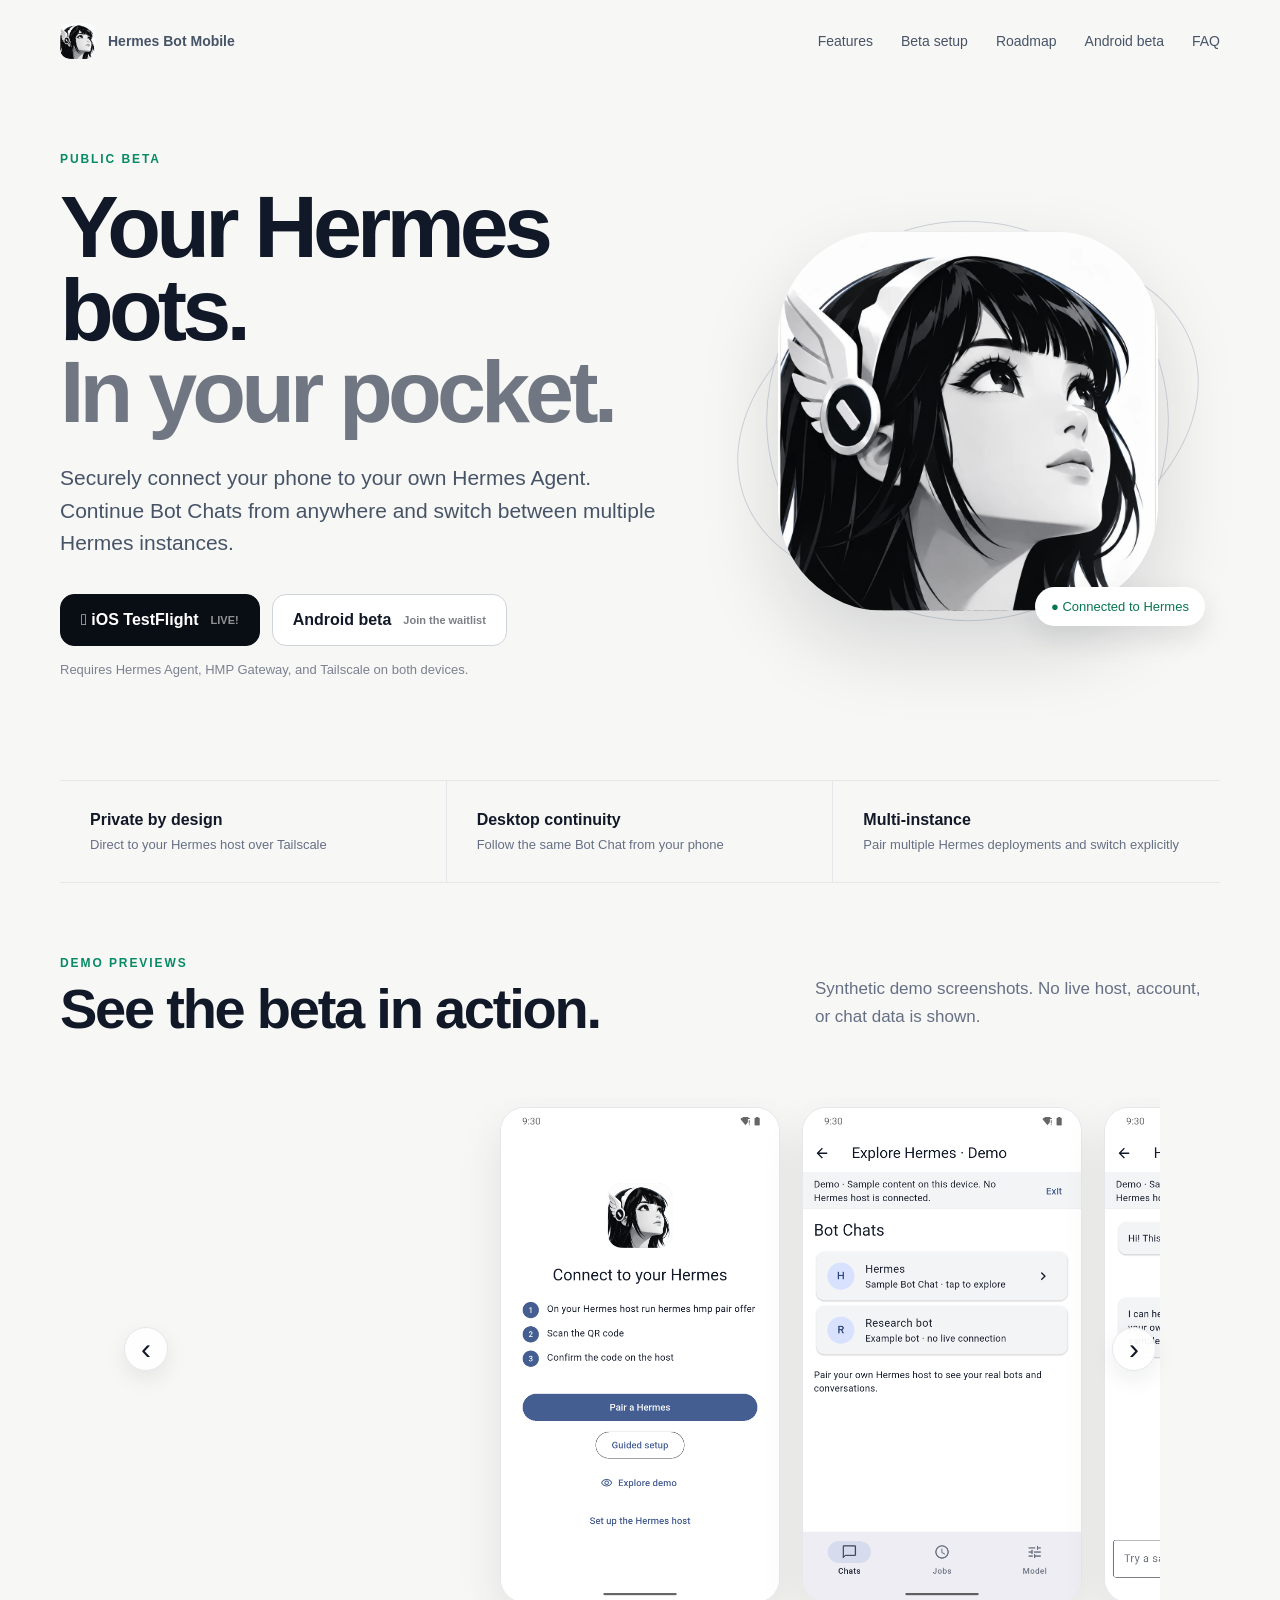
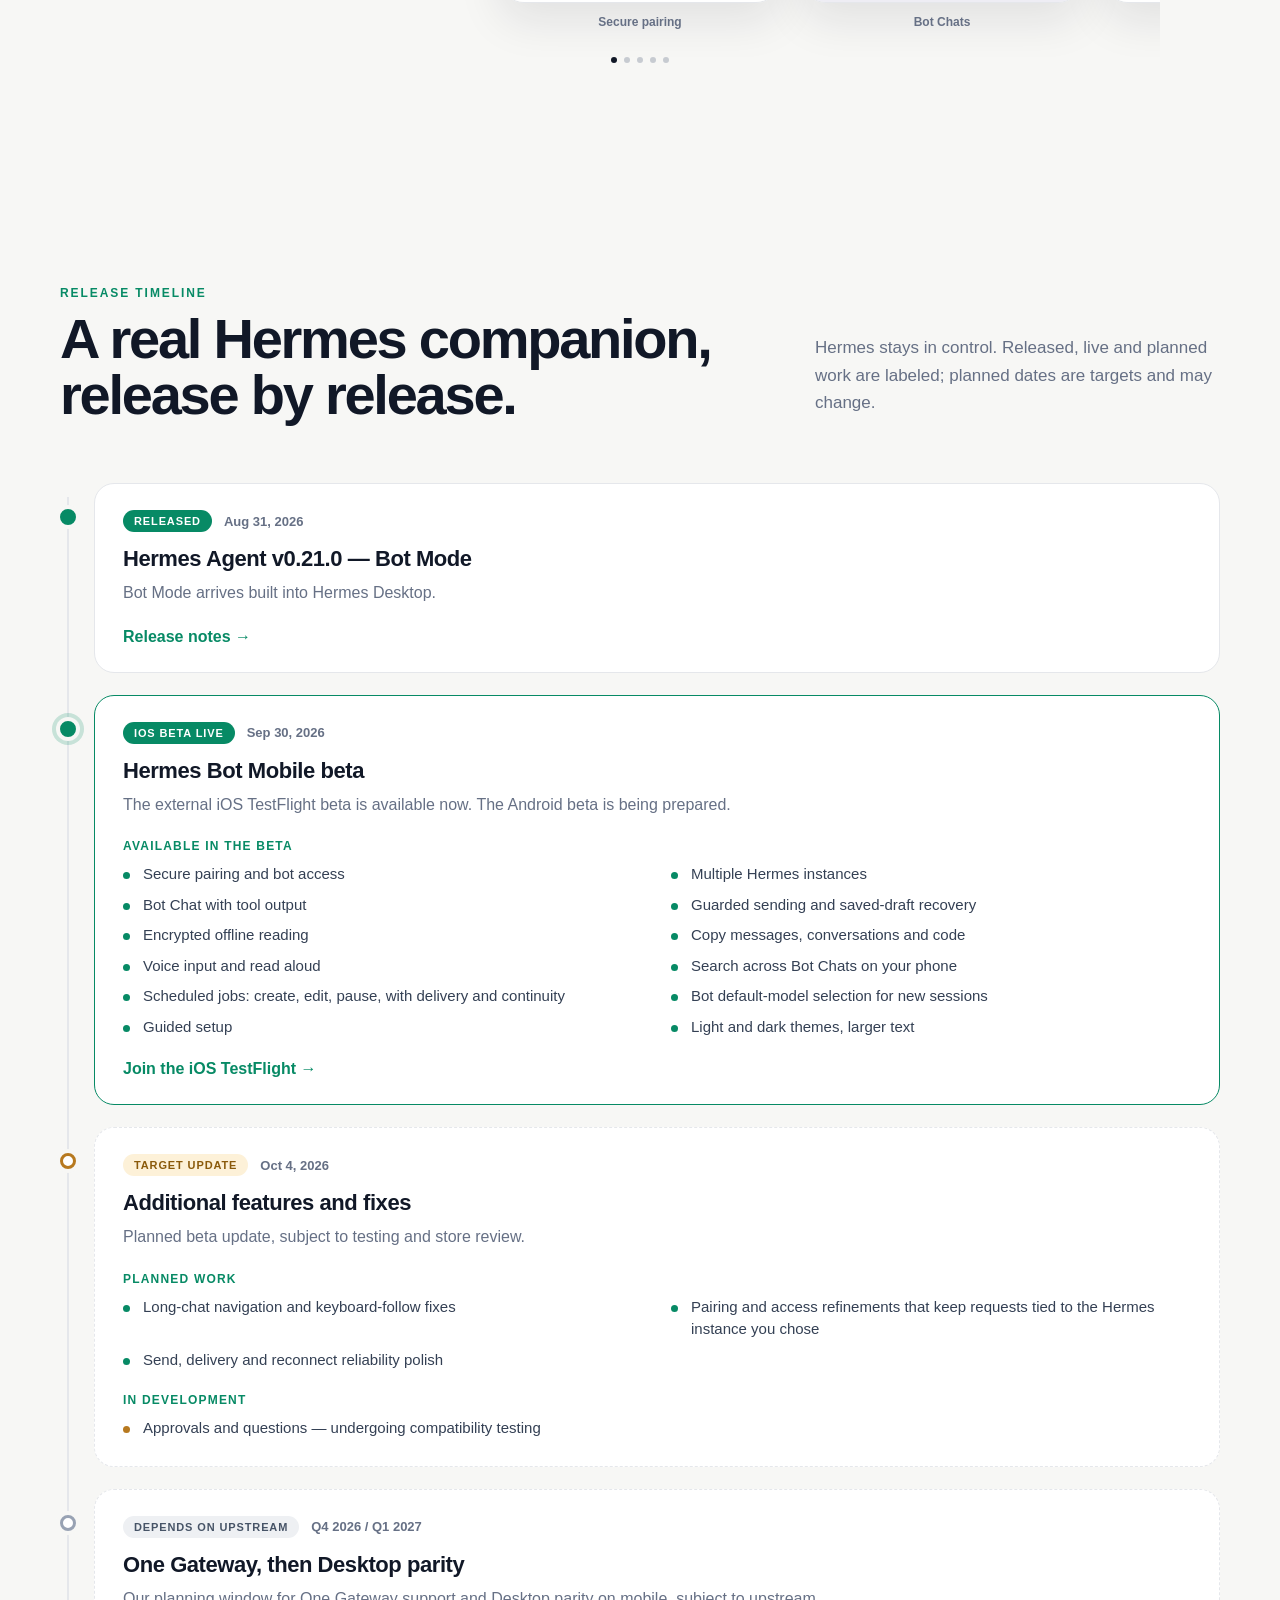
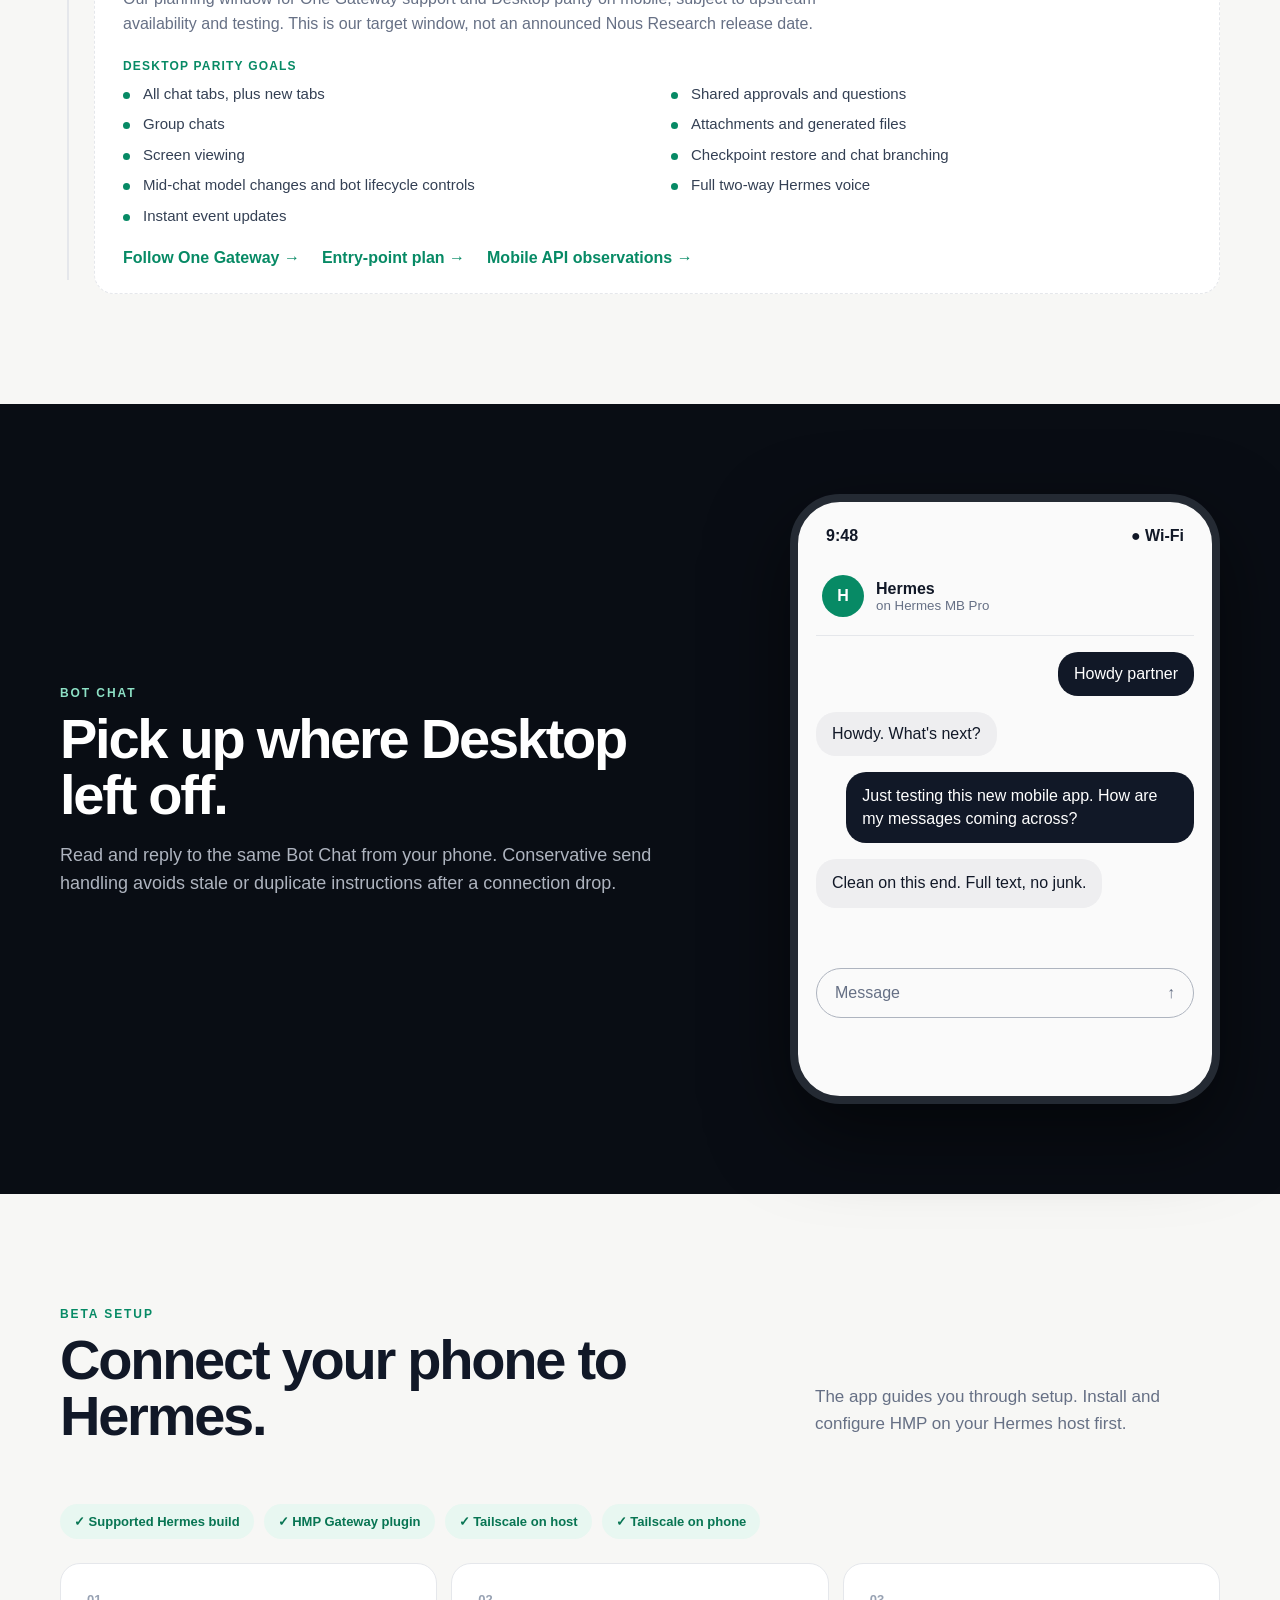
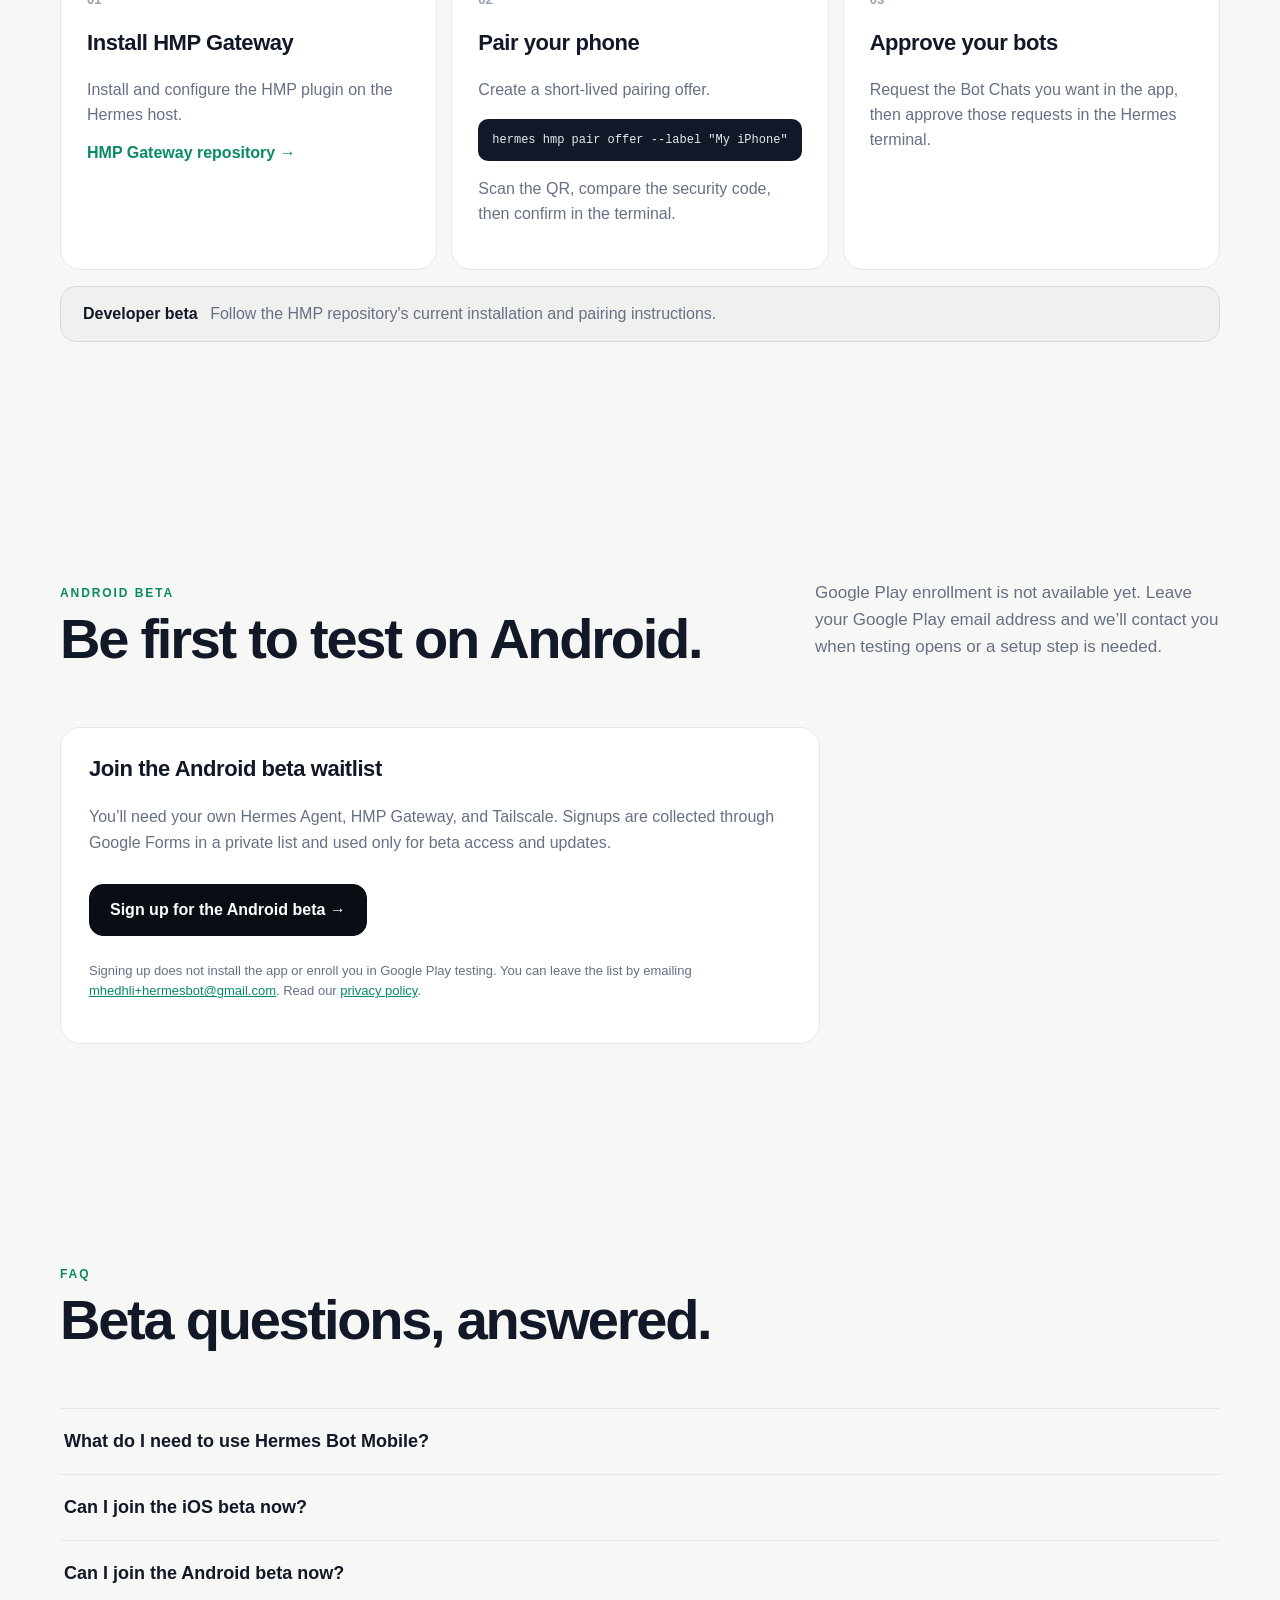
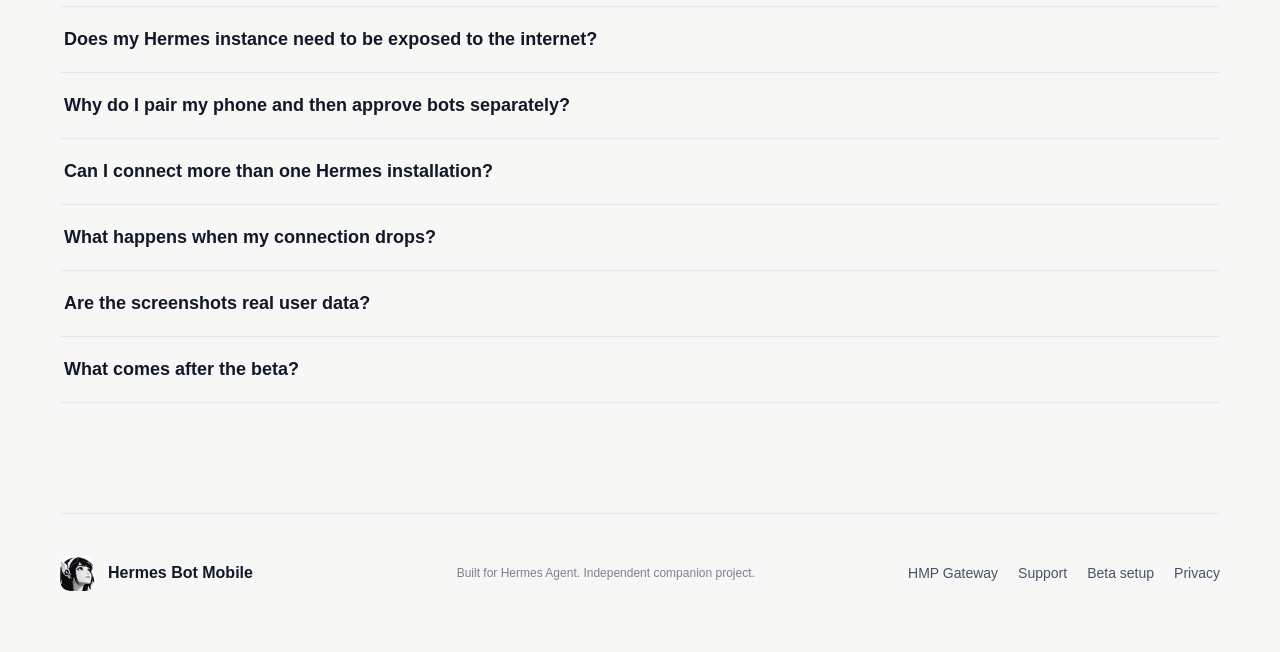
==== commit e51c9bd2: "Publish privacy policy and private Android beta signup" ====
--- a/index.html
+++ b/index.html
@@ -10,8 +10,8 @@
 <meta name="twitter:title" content="Hermes Bot Mobile">
 <meta name="twitter:description" content="Your Hermes bots. In your pocket.">
 <meta name="twitter:image" content="https://hermes-bot.app/assets/og-image.jpg"><title>Hermes Bot Mobile</title><link rel="icon" href="assets/icon.png"><link rel="stylesheet" href="styles.css"></head><body>
-<header class="nav wrap"><a class="brand" href="#"><img src="assets/icon.png" alt=""><span>Hermes Bot Mobile</span></a><nav><a href="#features">Features</a><a href="#setup">Beta setup</a><a href="#roadmap">Roadmap</a><a href="#faq">FAQ</a></nav></header>
-<main><section class="hero wrap"><div><div class="eyebrow">PUBLIC BETA</div><h1>Your Hermes bots.<br><em>In your pocket.</em></h1><p class="lede">Securely connect your phone to your own Hermes Agent. Continue Bot Chats from anywhere and switch between multiple Hermes instances.</p><div class="actions"><a class="button primary" href="https://testflight.apple.com/join/xpqhr1Ab"> iOS TestFlight <span>LIVE!</span></a><a class="button pending" href="https://play.google.com/apps/testing/com.hermesbotmobile.app.beta">Android Beta <span>Release not published</span></a></div><p class="fine">Requires Hermes Agent, HMP Gateway, and Tailscale on both devices.</p></div><div class="hero-art"><div class="orbit a"></div><div class="orbit b"></div><img src="assets/icon.png" alt="Hermes Bot Mobile icon"><div class="pill">● Connected to Hermes</div></div></section>
+<header class="nav wrap"><a class="brand" href="#"><img src="assets/icon.png" alt=""><span>Hermes Bot Mobile</span></a><nav><a href="#features">Features</a><a href="#setup">Beta setup</a><a href="#roadmap">Roadmap</a><a href="#android-beta">Android beta</a><a href="#faq">FAQ</a></nav></header>
+<main><section class="hero wrap"><div><div class="eyebrow">PUBLIC BETA</div><h1>Your Hermes bots.<br><em>In your pocket.</em></h1><p class="lede">Securely connect your phone to your own Hermes Agent. Continue Bot Chats from anywhere and switch between multiple Hermes instances.</p><div class="actions"><a class="button primary" href="https://testflight.apple.com/join/xpqhr1Ab"> iOS TestFlight <span>LIVE!</span></a><a class="button" href="#android-beta">Android beta <span>Join the waitlist</span></a></div><p class="fine">Requires Hermes Agent, HMP Gateway, and Tailscale on both devices.</p></div><div class="hero-art"><div class="orbit a"></div><div class="orbit b"></div><img src="assets/icon.png" alt="Hermes Bot Mobile icon"><div class="pill">● Connected to Hermes</div></div></section>
 <section class="proof wrap"><div><strong>Private by design</strong><span>Direct to your Hermes host over Tailscale</span></div><div><strong>Desktop continuity</strong><span>Follow the same Bot Chat from your phone</span></div><div><strong>Multi-instance</strong><span>Pair multiple Hermes deployments and switch explicitly</span></div></section>
 <section class="section wrap previews"><div class="section-head"><div><span class="kicker">DEMO PREVIEWS</span><h2>See the beta in action.</h2></div><p>Synthetic demo screenshots. No live host, account, or chat data is shown.</p></div><div class="demo-carousel" aria-label="Hermes Bot Mobile demo previews">
 <button class="carousel-arrow prev" type="button" aria-label="Previous demo">‹</button>
@@ -26,5 +26,6 @@
 </div><div class="carousel-dots" aria-hidden="true"><i></i><i></i><i></i><i></i><i></i></div></section><section id="roadmap" class="section wrap" aria-labelledby="roadmap-title"><div class="section-head"><div><span class="kicker">RELEASE TIMELINE</span><h2 id="roadmap-title">A real Hermes companion, release by release.</h2></div><p>Hermes stays in control. Released, live and planned work are labeled; planned dates are targets and may change.</p></div><ol id="timeline" class="timeline"></ol></section>
 <section class="dark"><div class="wrap split"><div><span class="kicker mint">BOT CHAT</span><h2>Pick up where Desktop left off.</h2><p>Read and reply to the same Bot Chat from your phone. Conservative send handling avoids stale or duplicate instructions after a connection drop.</p></div><div class="phone"><div class="phonebar">9:48 <span>● Wi-Fi</span></div><div class="chathead"><b>H</b><div><strong>Hermes</strong><small>on Hermes MB Pro</small></div></div><div class="bubble me">Howdy partner</div><div class="bubble">Howdy. What's next?</div><div class="bubble me wide">Just testing this new mobile app. How are my messages coming across?</div><div class="bubble wide">Clean on this end. Full text, no junk.</div><div class="composer">Message <b>↑</b></div></div></div></section>
 <section id="setup" class="section wrap"><div class="section-head"><div><span class="kicker">BETA SETUP</span><h2>Connect your phone to Hermes.</h2></div><p>The app guides you through setup. Install and configure HMP on your Hermes host first.</p></div><div class="req"><span>✓ Supported Hermes build</span><span>✓ HMP Gateway plugin</span><span>✓ Tailscale on host</span><span>✓ Tailscale on phone</span></div><div class="grid steps"><article><b>01</b><h3>Install HMP Gateway</h3><p>Install and configure the HMP plugin on the Hermes host.</p><a href="https://github.com/MahdiHedhli/hermes-hmp">HMP Gateway repository →</a></article><article><b>02</b><h3>Pair your phone</h3><p>Create a short-lived pairing offer.</p><pre><code>hermes hmp pair offer --label "My iPhone"</code></pre><p>Scan the QR, compare the security code, then confirm in the terminal.</p></article><article><b>03</b><h3>Approve your bots</h3><p>Request the Bot Chats you want in the app, then approve those requests in the Hermes terminal.</p></article></div><div class="note"><strong>Developer beta</strong> Follow the HMP repository's current installation and pairing instructions.</div></section>
+<section id="android-beta" class="section wrap" aria-labelledby="android-beta-title"><div class="section-head"><div><span class="kicker">ANDROID BETA</span><h2 id="android-beta-title">Be first to test on Android.</h2></div><p>Google Play enrollment is not available yet. Leave your Google Play email address and we’ll contact you when testing opens or a setup step is needed.</p></div><article class="beta-signup"><h3>Join the Android beta waitlist</h3><p>You’ll need your own Hermes Agent, HMP Gateway, and Tailscale. Signups are collected through Google Forms in a private list and used only for beta access and updates.</p><a class="button primary" href="https://docs.google.com/forms/d/e/1FAIpQLSffyN-9NxLB6W3A6nmQTnQVERG7p3RSIt5DeIBfDf3zueqhJw/viewform">Sign up for the Android beta →</a><p class="fine">Signing up does not install the app or enroll you in Google Play testing. You can leave the list by emailing <a href="mailto:mhedhli+hermesbot@gmail.com">mhedhli+hermesbot@gmail.com</a>. Read our <a href="/privacy.html">privacy policy</a>.</p></article></section>
 <section id="faq" class="section wrap"><div class="section-head"><div><span class="kicker">FAQ</span><h2>Beta questions, answered.</h2></div></div><div id="faqs"></div></section></main>
-<footer class="wrap footer"><div class="brand"><img src="assets/icon.png" alt=""><span>Hermes Bot Mobile</span></div><p>Built for Hermes Agent. Independent companion project.</p><div><a href="https://github.com/MahdiHedhli/hermes-hmp">HMP Gateway</a><a href="https://github.com/MahdiHedhli/hermes-hmp/issues">Support</a><a href="#setup">Beta setup</a></div></footer><script src="site-data.js"></script><script src="app.js"></script></body></html>+<footer class="wrap footer"><div class="brand"><img src="assets/icon.png" alt=""><span>Hermes Bot Mobile</span></div><p>Built for Hermes Agent. Independent companion project.</p><div><a href="https://github.com/MahdiHedhli/hermes-hmp">HMP Gateway</a><a href="https://github.com/MahdiHedhli/hermes-hmp/issues">Support</a><a href="#setup">Beta setup</a><a href="/privacy.html">Privacy</a></div></footer><script src="site-data.js"></script><script src="app.js"></script></body></html>
--- a/styles.css
+++ b/styles.css
@@ -3,3 +3,5 @@
 
 .timeline{list-style:none;margin:0;padding:0 0 0 34px;position:relative}.timeline:before{content:"";position:absolute;left:7px;top:14px;bottom:14px;width:2px;background:var(--line)}.tl-item{position:relative;padding-bottom:22px;scroll-margin-top:20px}.tl-item:last-child{padding-bottom:0}.tl-dot{position:absolute;left:-34px;top:26px;width:16px;height:16px;border-radius:50%;background:#fff;border:3px solid #98a2b3;box-shadow:0 0 0 4px var(--paper)}.tl-item.released .tl-dot{background:var(--green);border-color:var(--green)}.tl-item.live .tl-dot{background:var(--green);border-color:var(--green);box-shadow:0 0 0 4px var(--paper),0 0 0 8px #078a6533}.tl-item.target .tl-dot{border-color:#b7791f}.tl-card{background:#fff;border:1px solid var(--line);border-radius:20px;padding:26px 28px}.tl-item.live .tl-card{border-color:var(--green)}.tl-item.target .tl-card,.tl-item.upstream .tl-card{border-style:dashed}.tl-meta{display:flex;flex-wrap:wrap;gap:12px;align-items:center;font-size:13px;font-weight:700;color:var(--muted)}.badge{padding:5px 11px;border-radius:99px;font-size:11px;letter-spacing:.08em;text-transform:uppercase;font-weight:800;background:#eef0f3;color:#475467}.badge.released,.badge.live{background:var(--green);color:#fff}.badge.target{background:#fdf1d8;color:#8a5a0b}.badge.upstream{background:#eef0f3;color:#475467}.tl-card h3{margin:14px 0 8px}.tl-summary{color:var(--muted);line-height:1.6;margin:0;max-width:760px}.tl-label{font-size:12px;letter-spacing:.1em;text-transform:uppercase;font-weight:800;color:var(--green);margin:22px 0 10px}.tl-list{list-style:none;margin:0;padding:0;display:grid;grid-template-columns:repeat(2,1fr);gap:8px 28px}.tl-list li{position:relative;padding-left:20px;color:#344054;line-height:1.5;font-size:15px}.tl-list li:before{content:"";position:absolute;left:0;top:.6em;width:7px;height:7px;border-radius:50%;background:var(--green)}.tl-list.dev{grid-template-columns:1fr}.tl-list.dev li:before{background:#b7791f}.tl-links{display:flex;flex-wrap:wrap;gap:8px 22px;margin:22px 0 0}.tl-links a{color:var(--green);font-weight:700;text-decoration:none}.tl-links a:hover{text-decoration:underline}@media(max-width:800px){.timeline{padding-left:28px}.tl-dot{left:-28px}.timeline:before{left:6px}.tl-card{padding:22px 20px}.tl-list{grid-template-columns:1fr}}
 .demo-carousel{position:relative;max-width:1040px;margin:0 auto}.carousel-track{display:flex;gap:22px;overflow-x:auto;scroll-snap-type:x mandatory;scroll-behavior:smooth;overscroll-behavior-inline:contain;padding:10px max(24px,calc((100% - 280px)/2)) 28px;scrollbar-width:none}.carousel-track::-webkit-scrollbar{display:none}.carousel-track figure{flex:0 0 280px;margin:0;scroll-snap-align:center}.carousel-track img{width:100%;height:auto;display:block;border-radius:24px;border:1px solid var(--line);box-shadow:0 18px 45px #11182718}.carousel-track figcaption{text-align:center;color:var(--muted);font-size:12px;font-weight:700;margin-top:12px}.carousel-arrow{position:absolute;z-index:4;top:45%;transform:translateY(-50%);width:44px;height:44px;border-radius:50%;border:1px solid var(--line);background:#fffffff0;box-shadow:0 8px 22px #11182714;font-size:30px;line-height:1;color:var(--ink);cursor:pointer}.carousel-arrow.prev{left:4px}.carousel-arrow.next{right:4px}.carousel-dots{display:flex;justify-content:center;gap:7px}.carousel-dots i{width:6px;height:6px;border-radius:50%;background:#c7cbd1}.carousel-dots i.active{background:var(--ink)}@media(max-width:800px){.carousel-track{gap:14px;padding-inline:max(20px,calc((100% - 240px)/2));padding-bottom:22px}.carousel-track figure{flex-basis:240px}.carousel-arrow{display:none}.carousel-dots{margin-top:2px}}
+
+.beta-signup{max-width:760px;padding:28px;background:#fff;border:1px solid var(--line);border-radius:20px}.beta-signup h3{margin-top:0}.beta-signup p{line-height:1.6;color:var(--muted)}.beta-signup>.button{display:inline-flex;margin:12px 0}.beta-signup a:not(.button){color:var(--green)}.footer>div:last-child{flex-wrap:wrap}
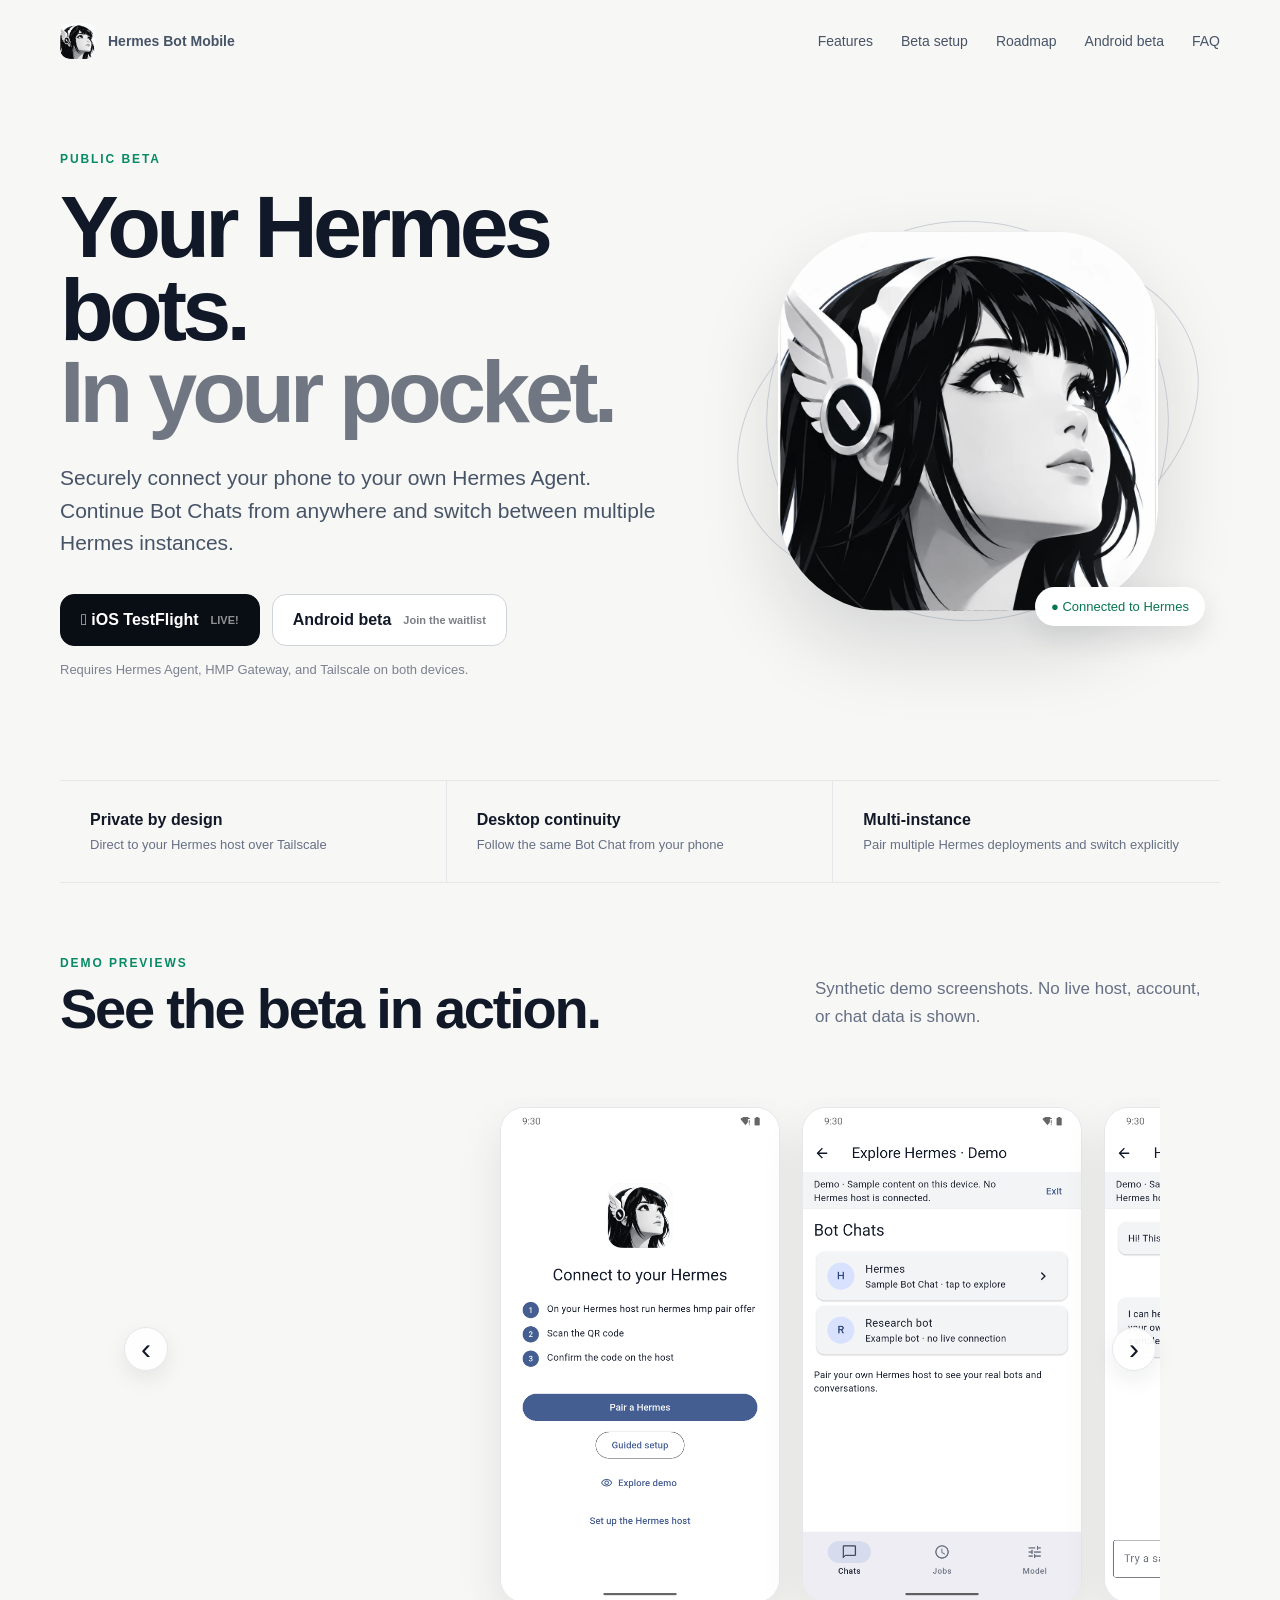
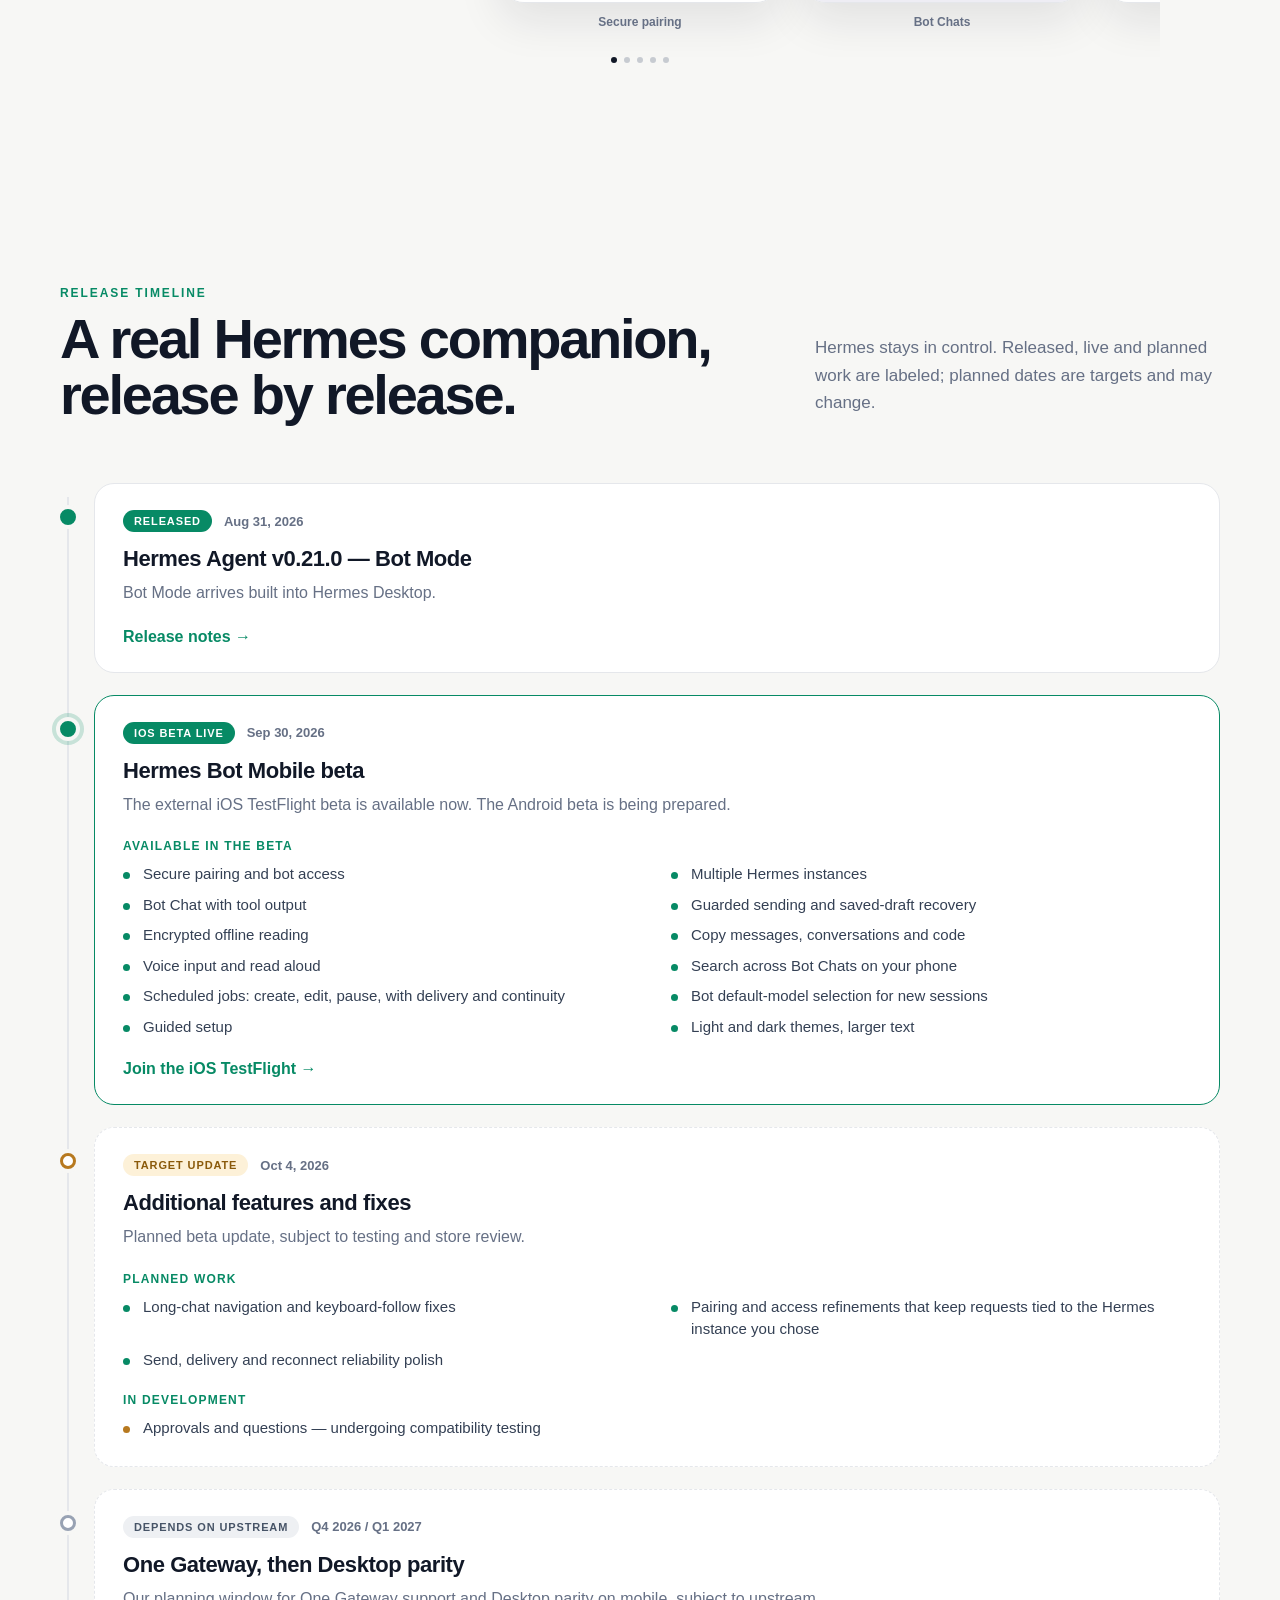
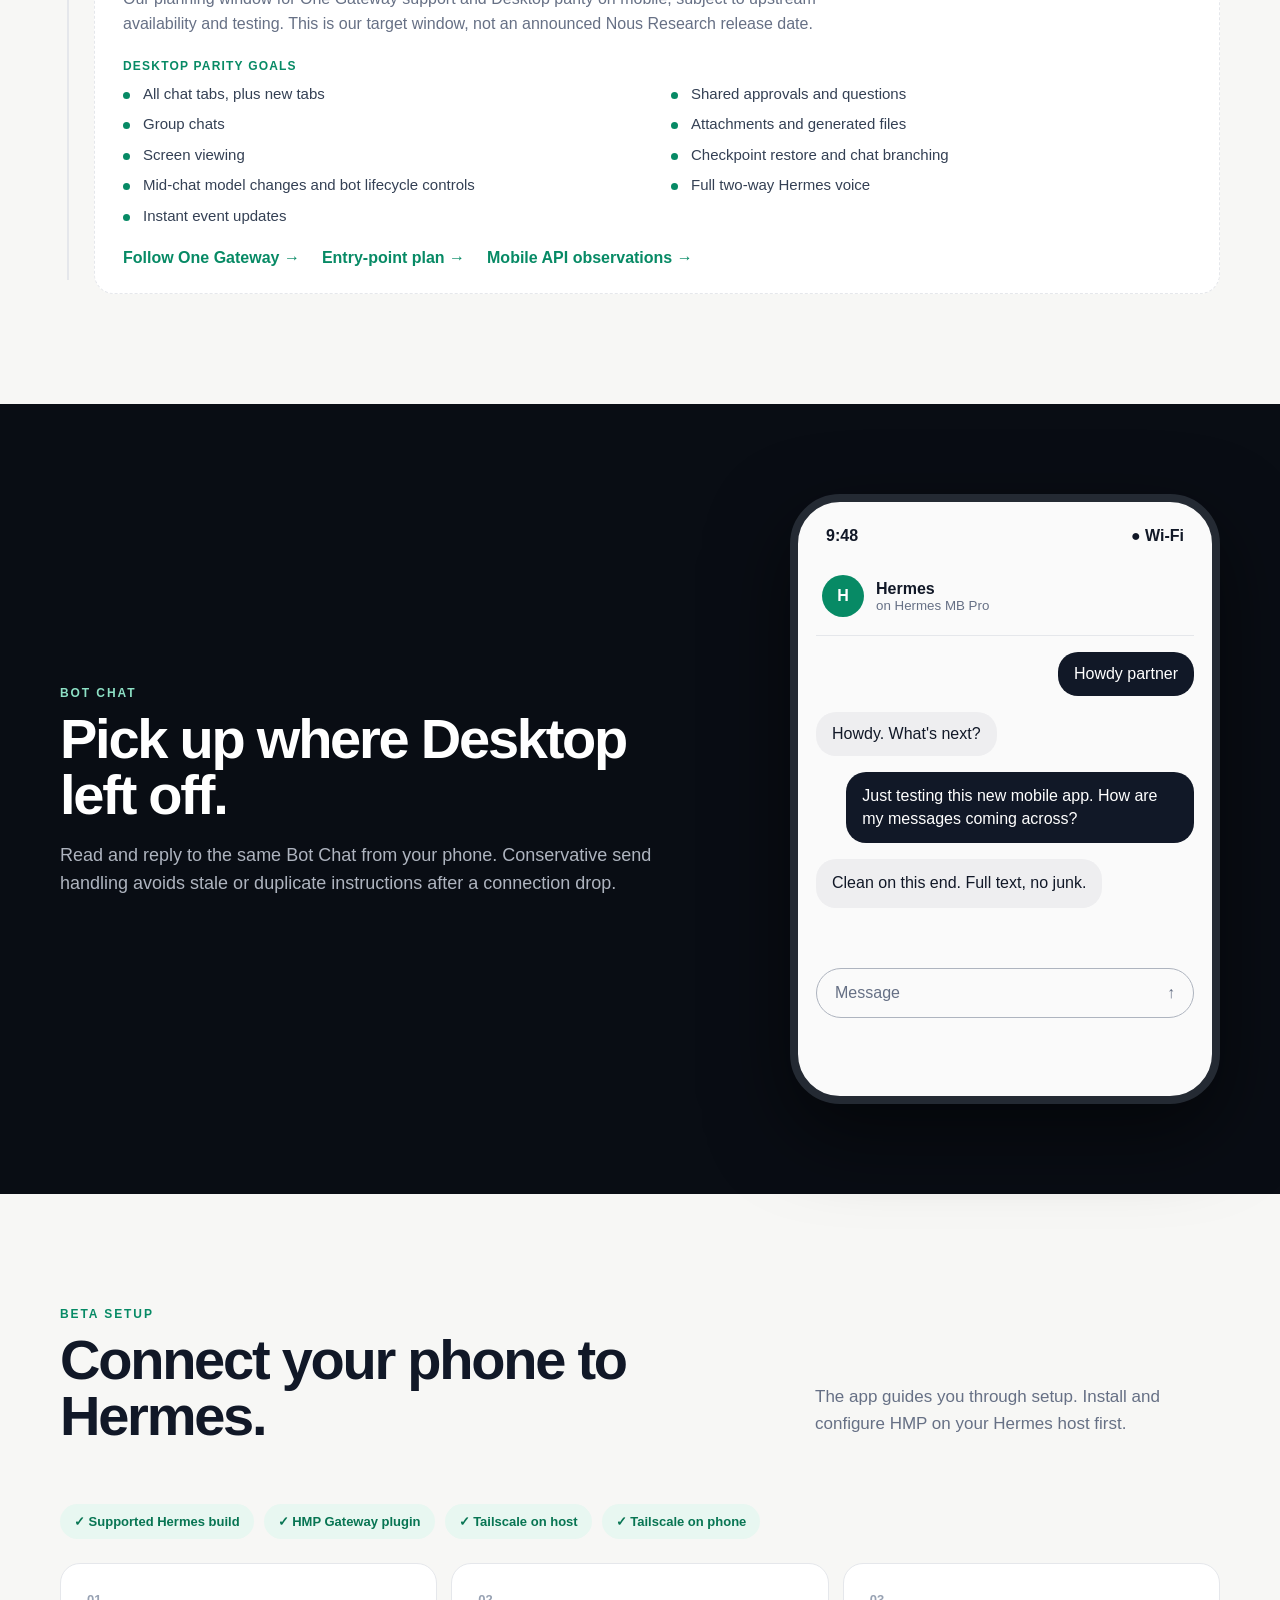
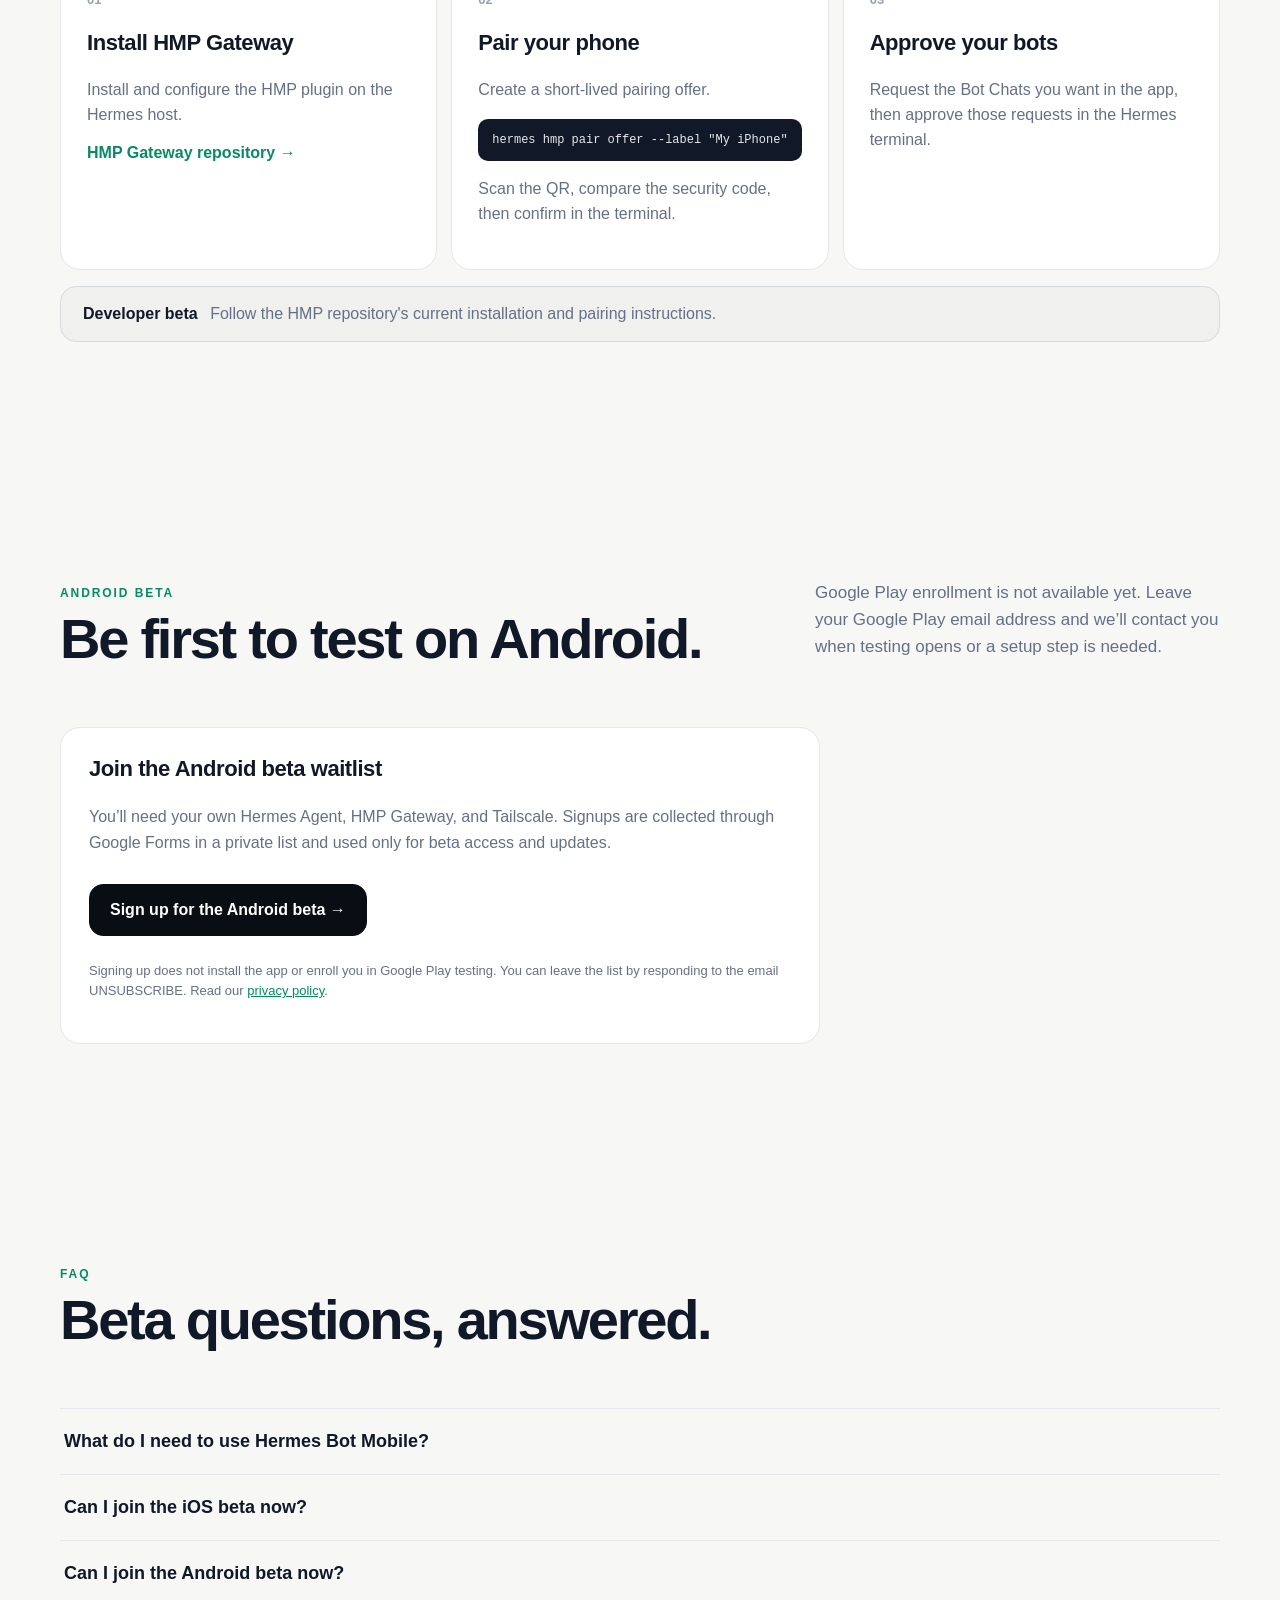
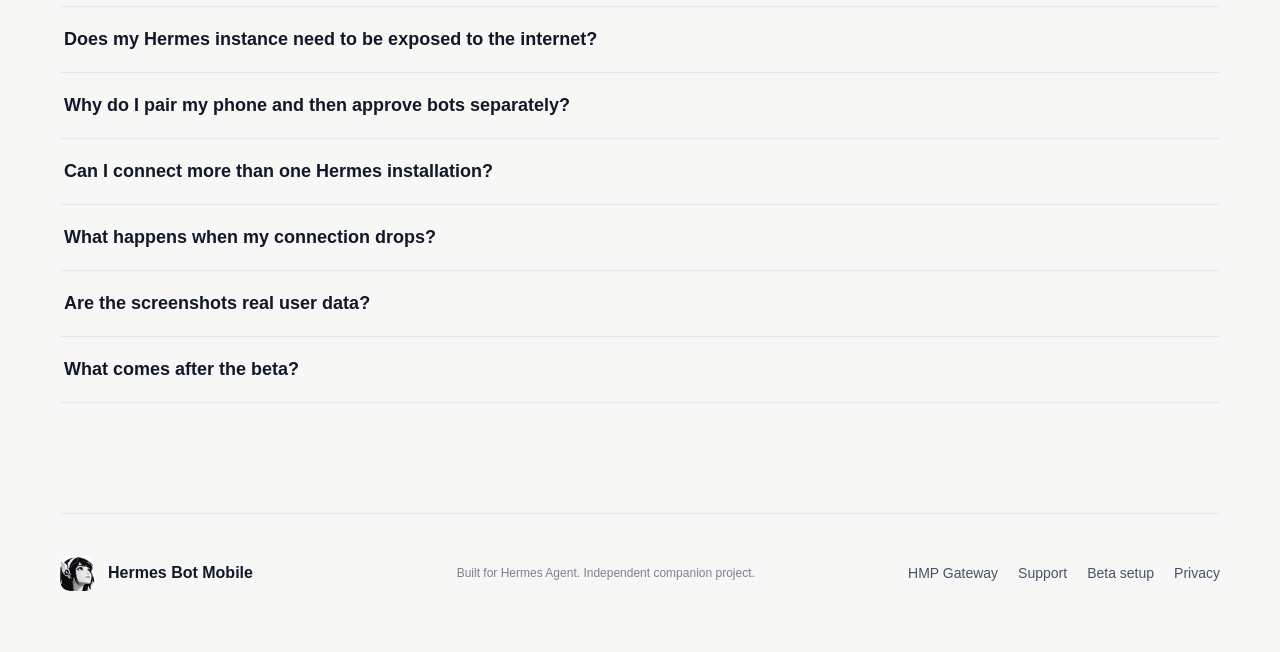
==== commit 77af71ac: "Remove public email and use reply-to-unsubscribe wording" ====
--- a/index.html
+++ b/index.html
@@ -26,6 +26,6 @@
 </div><div class="carousel-dots" aria-hidden="true"><i></i><i></i><i></i><i></i><i></i></div></section><section id="roadmap" class="section wrap" aria-labelledby="roadmap-title"><div class="section-head"><div><span class="kicker">RELEASE TIMELINE</span><h2 id="roadmap-title">A real Hermes companion, release by release.</h2></div><p>Hermes stays in control. Released, live and planned work are labeled; planned dates are targets and may change.</p></div><ol id="timeline" class="timeline"></ol></section>
 <section class="dark"><div class="wrap split"><div><span class="kicker mint">BOT CHAT</span><h2>Pick up where Desktop left off.</h2><p>Read and reply to the same Bot Chat from your phone. Conservative send handling avoids stale or duplicate instructions after a connection drop.</p></div><div class="phone"><div class="phonebar">9:48 <span>● Wi-Fi</span></div><div class="chathead"><b>H</b><div><strong>Hermes</strong><small>on Hermes MB Pro</small></div></div><div class="bubble me">Howdy partner</div><div class="bubble">Howdy. What's next?</div><div class="bubble me wide">Just testing this new mobile app. How are my messages coming across?</div><div class="bubble wide">Clean on this end. Full text, no junk.</div><div class="composer">Message <b>↑</b></div></div></div></section>
 <section id="setup" class="section wrap"><div class="section-head"><div><span class="kicker">BETA SETUP</span><h2>Connect your phone to Hermes.</h2></div><p>The app guides you through setup. Install and configure HMP on your Hermes host first.</p></div><div class="req"><span>✓ Supported Hermes build</span><span>✓ HMP Gateway plugin</span><span>✓ Tailscale on host</span><span>✓ Tailscale on phone</span></div><div class="grid steps"><article><b>01</b><h3>Install HMP Gateway</h3><p>Install and configure the HMP plugin on the Hermes host.</p><a href="https://github.com/MahdiHedhli/hermes-hmp">HMP Gateway repository →</a></article><article><b>02</b><h3>Pair your phone</h3><p>Create a short-lived pairing offer.</p><pre><code>hermes hmp pair offer --label "My iPhone"</code></pre><p>Scan the QR, compare the security code, then confirm in the terminal.</p></article><article><b>03</b><h3>Approve your bots</h3><p>Request the Bot Chats you want in the app, then approve those requests in the Hermes terminal.</p></article></div><div class="note"><strong>Developer beta</strong> Follow the HMP repository's current installation and pairing instructions.</div></section>
-<section id="android-beta" class="section wrap" aria-labelledby="android-beta-title"><div class="section-head"><div><span class="kicker">ANDROID BETA</span><h2 id="android-beta-title">Be first to test on Android.</h2></div><p>Google Play enrollment is not available yet. Leave your Google Play email address and we’ll contact you when testing opens or a setup step is needed.</p></div><article class="beta-signup"><h3>Join the Android beta waitlist</h3><p>You’ll need your own Hermes Agent, HMP Gateway, and Tailscale. Signups are collected through Google Forms in a private list and used only for beta access and updates.</p><a class="button primary" href="https://docs.google.com/forms/d/e/1FAIpQLSffyN-9NxLB6W3A6nmQTnQVERG7p3RSIt5DeIBfDf3zueqhJw/viewform">Sign up for the Android beta →</a><p class="fine">Signing up does not install the app or enroll you in Google Play testing. You can leave the list by emailing <a href="mailto:mhedhli+hermesbot@gmail.com">mhedhli+hermesbot@gmail.com</a>. Read our <a href="/privacy.html">privacy policy</a>.</p></article></section>
+<section id="android-beta" class="section wrap" aria-labelledby="android-beta-title"><div class="section-head"><div><span class="kicker">ANDROID BETA</span><h2 id="android-beta-title">Be first to test on Android.</h2></div><p>Google Play enrollment is not available yet. Leave your Google Play email address and we’ll contact you when testing opens or a setup step is needed.</p></div><article class="beta-signup"><h3>Join the Android beta waitlist</h3><p>You’ll need your own Hermes Agent, HMP Gateway, and Tailscale. Signups are collected through Google Forms in a private list and used only for beta access and updates.</p><a class="button primary" href="https://docs.google.com/forms/d/e/1FAIpQLSffyN-9NxLB6W3A6nmQTnQVERG7p3RSIt5DeIBfDf3zueqhJw/viewform">Sign up for the Android beta →</a><p class="fine">Signing up does not install the app or enroll you in Google Play testing. You can leave the list by responding to the email UNSUBSCRIBE. Read our <a href="/privacy.html">privacy policy</a>.</p></article></section>
 <section id="faq" class="section wrap"><div class="section-head"><div><span class="kicker">FAQ</span><h2>Beta questions, answered.</h2></div></div><div id="faqs"></div></section></main>
 <footer class="wrap footer"><div class="brand"><img src="assets/icon.png" alt=""><span>Hermes Bot Mobile</span></div><p>Built for Hermes Agent. Independent companion project.</p><div><a href="https://github.com/MahdiHedhli/hermes-hmp">HMP Gateway</a><a href="https://github.com/MahdiHedhli/hermes-hmp/issues">Support</a><a href="#setup">Beta setup</a><a href="/privacy.html">Privacy</a></div></footer><script src="site-data.js"></script><script src="app.js"></script></body></html>
